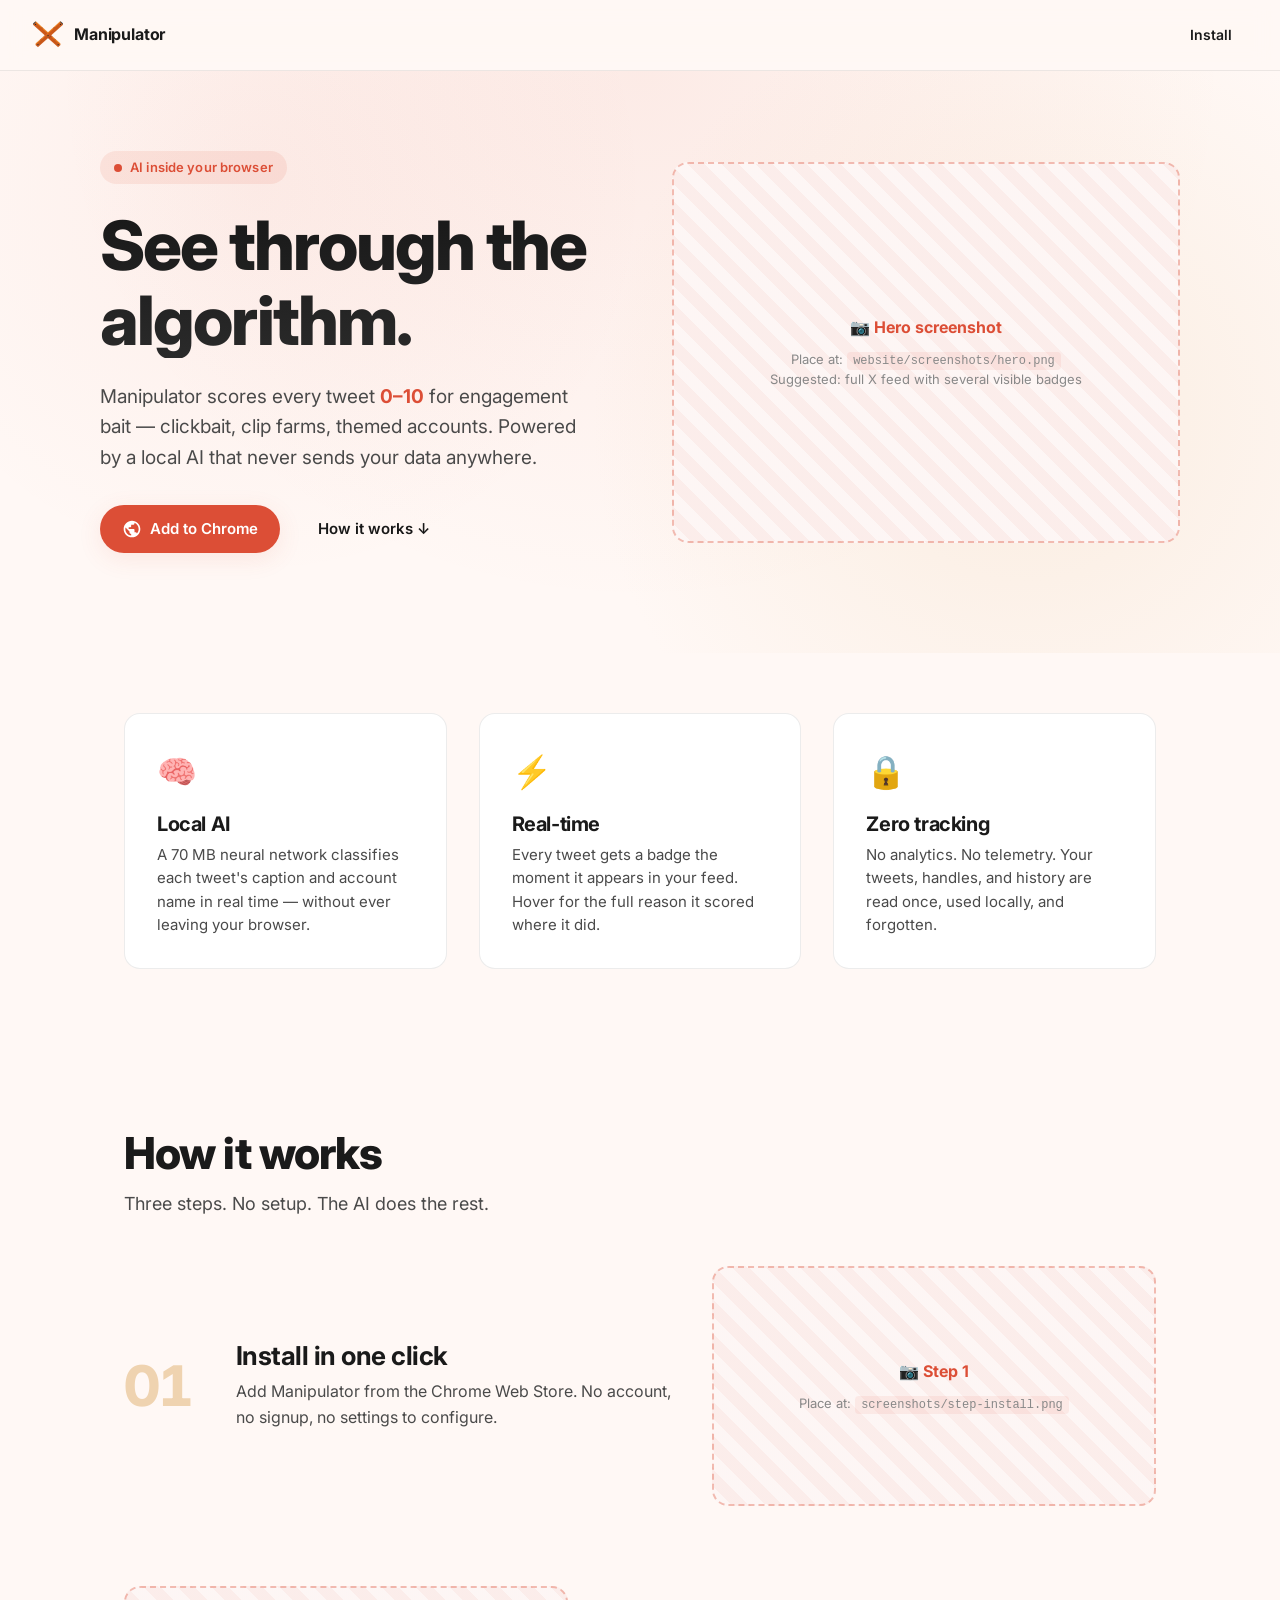
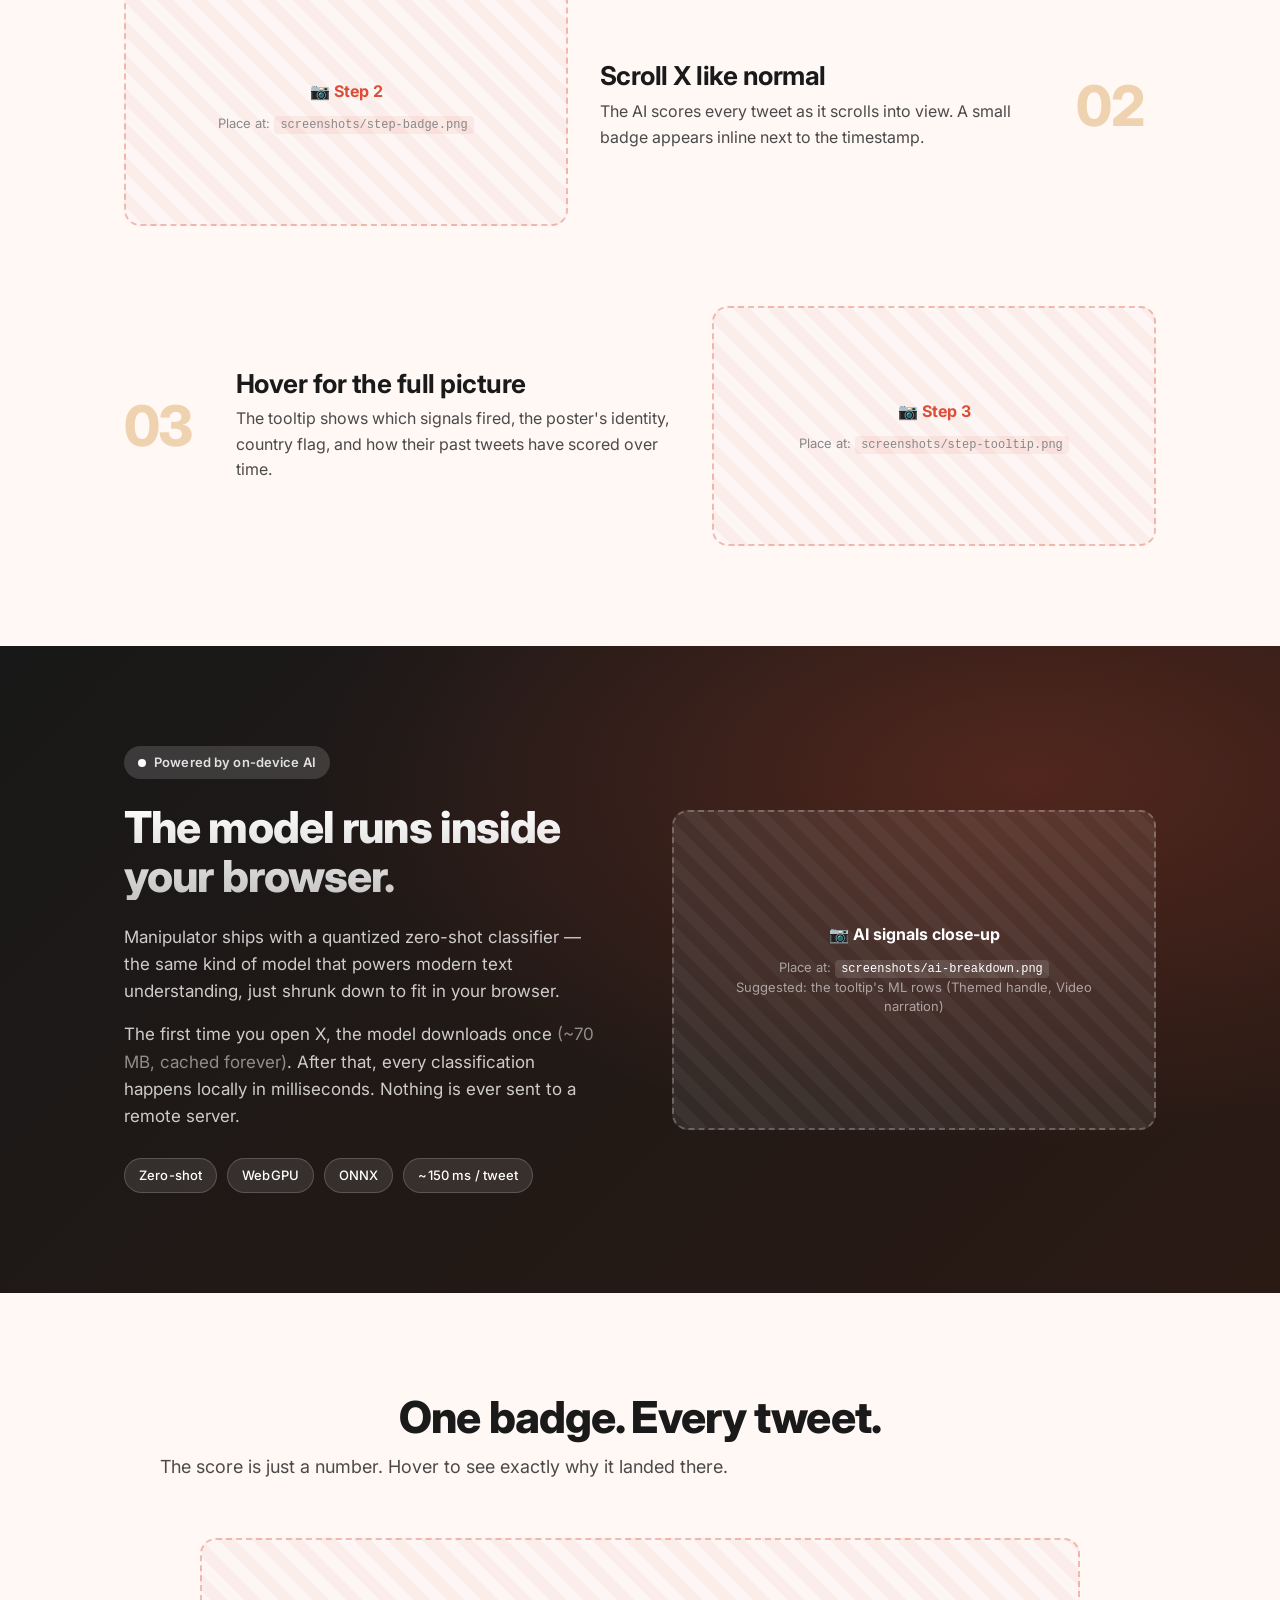
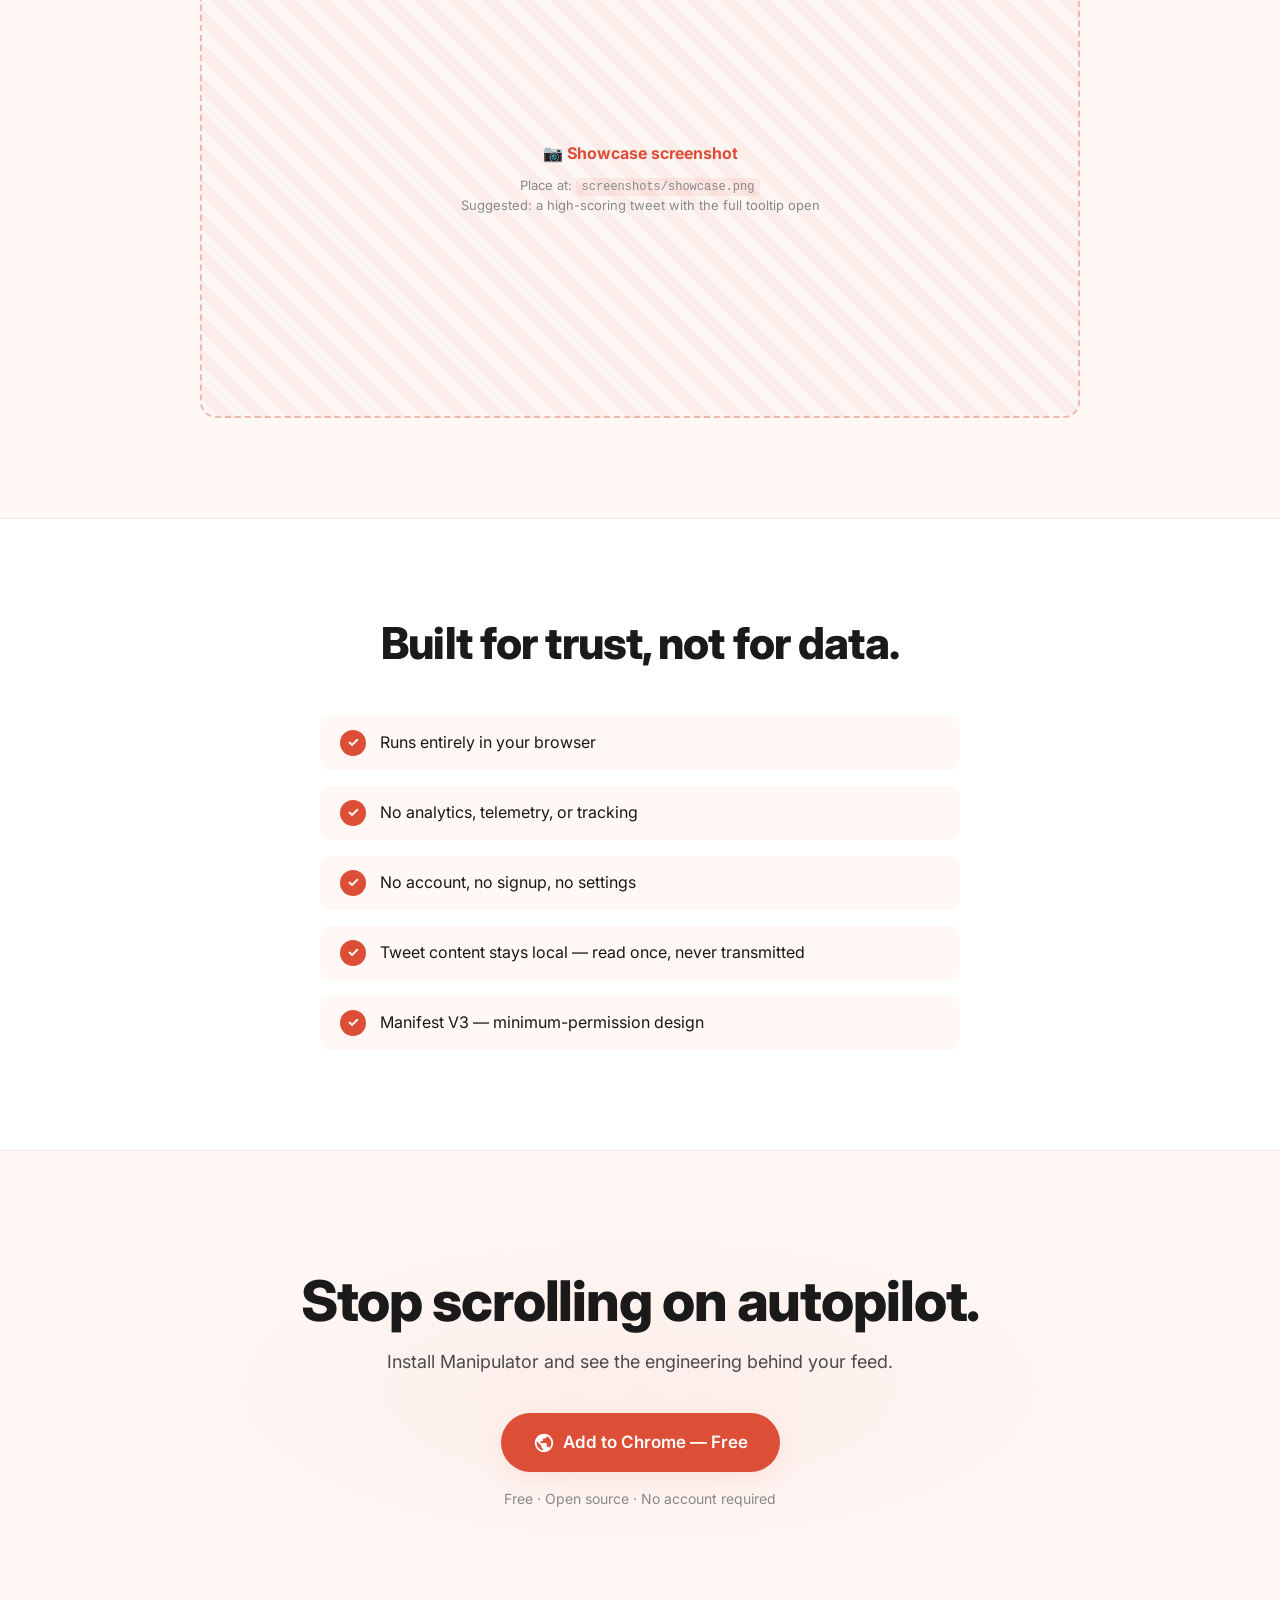
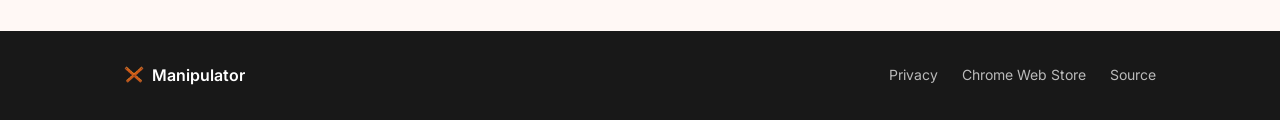
==== website/index.html @ 237b868d "website" ====
<!DOCTYPE html>
<html lang="en">
<head>
  <meta charset="UTF-8">
  <meta name="viewport" content="width=device-width, initial-scale=1.0">
  <title>Manipulator — See through the algorithm</title>
  <meta name="description" content="AI-powered Chrome extension that scores every tweet 0–10 for engagement bait. Spot clickbait, clip farms, and themed accounts at a glance.">
  <link rel="icon" type="image/png" href="icon.png">
  <link rel="preconnect" href="https://fonts.googleapis.com">
  <link rel="preconnect" href="https://fonts.gstatic.com" crossorigin>
  <link href="https://fonts.googleapis.com/css2?family=Inter:wght@400;500;600;700;800;900&display=swap" rel="stylesheet">
  <link rel="stylesheet" href="style.css">
</head>
<body>

  <!-- ─── Nav ───────────────────────────────────────────────────────── -->
  <header class="nav">
    <a href="#" class="nav__brand">
      <img src="icon.png" alt="" width="32" height="32">
      <span>Manipulator</span>
    </a>
    <a href="#install" class="btn btn--small">Install</a>
  </header>

  <!-- ─── Hero ──────────────────────────────────────────────────────── -->
  <section class="hero">
    <div class="hero__inner">
      <div class="hero__copy">
        <span class="eyebrow">
          <span class="dot"></span> AI inside your browser
        </span>
        <h1>See through the algorithm.</h1>
        <p class="lead">
          Manipulator scores every tweet <strong>0–10</strong> for engagement
          bait — clickbait, clip farms, themed accounts. Powered by a local
          AI that never sends your data anywhere.
        </p>
        <div class="hero__cta">
          <a href="#install" class="btn btn--primary">
            <svg viewBox="0 0 24 24" width="20" height="20" aria-hidden="true">
              <path fill="currentColor" d="M12 2C6.48 2 2 6.48 2 12s4.48 10 10 10 10-4.48 10-10S17.52 2 12 2zm-1 17.93c-3.95-.49-7-3.85-7-7.93 0-.62.08-1.21.21-1.79L9 15v1c0 1.1.9 2 2 2v1.93zm6.9-2.54c-.26-.81-1-1.39-1.9-1.39h-1v-3c0-.55-.45-1-1-1H8v-2h2c.55 0 1-.45 1-1V7h2c1.1 0 2-.9 2-2v-.41c2.93 1.19 5 4.06 5 7.41 0 2.08-.8 3.97-2.1 5.39z"/>
            </svg>
            Add to Chrome
          </a>
          <a href="#how" class="btn btn--ghost">How it works ↓</a>
        </div>
      </div>

      <!-- Hero visual: replace with extension screenshot -->
      <div class="hero__visual">
        <!-- SCREENSHOT PLACEHOLDER #1: hero shot of badges in X feed -->
        <div class="screenshot screenshot--hero placeholder">
          <span class="placeholder__label">📷 Hero screenshot</span>
          <span class="placeholder__hint">Place at: <code>website/screenshots/hero.png</code><br>
            Suggested: full X feed with several visible badges</span>
        </div>
        <!-- When ready, replace the div above with:
          <img src="screenshots/hero.png" alt="Manipulator badges in the X timeline" class="screenshot screenshot--hero">
        -->
      </div>
    </div>
  </section>

  <!-- ─── Three pillars ─────────────────────────────────────────────── -->
  <section class="pillars">
    <div class="container">
      <div class="pillar">
        <div class="pillar__icon" aria-hidden="true">🧠</div>
        <h3>Local AI</h3>
        <p>A 70 MB neural network classifies each tweet's caption and account name in real time — without ever leaving your browser.</p>
      </div>
      <div class="pillar">
        <div class="pillar__icon" aria-hidden="true">⚡</div>
        <h3>Real-time</h3>
        <p>Every tweet gets a badge the moment it appears in your feed. Hover for the full reason it scored where it did.</p>
      </div>
      <div class="pillar">
        <div class="pillar__icon" aria-hidden="true">🔒</div>
        <h3>Zero tracking</h3>
        <p>No analytics. No telemetry. Your tweets, handles, and history are read once, used locally, and forgotten.</p>
      </div>
    </div>
  </section>

  <!-- ─── How it works ──────────────────────────────────────────────── -->
  <section class="how" id="how">
    <div class="container">
      <h2>How it works</h2>
      <p class="section-lead">
        Three steps. No setup. The AI does the rest.
      </p>

      <ol class="steps">
        <li class="step">
          <div class="step__number">01</div>
          <div class="step__body">
            <h3>Install in one click</h3>
            <p>Add Manipulator from the Chrome Web Store. No account, no signup, no settings to configure.</p>
          </div>
          <!-- SCREENSHOT PLACEHOLDER #2: install button or store page -->
          <div class="screenshot placeholder placeholder--step">
            <span class="placeholder__label">📷 Step 1</span>
            <span class="placeholder__hint">Place at: <code>screenshots/step-install.png</code></span>
          </div>
        </li>

        <li class="step step--reverse">
          <div class="step__number">02</div>
          <div class="step__body">
            <h3>Scroll X like normal</h3>
            <p>The AI scores every tweet as it scrolls into view. A small badge appears inline next to the timestamp.</p>
          </div>
          <!-- SCREENSHOT PLACEHOLDER #3: close-up of a single tweet with a badge -->
          <div class="screenshot placeholder placeholder--step">
            <span class="placeholder__label">📷 Step 2</span>
            <span class="placeholder__hint">Place at: <code>screenshots/step-badge.png</code></span>
          </div>
        </li>

        <li class="step">
          <div class="step__number">03</div>
          <div class="step__body">
            <h3>Hover for the full picture</h3>
            <p>The tooltip shows which signals fired, the poster's identity, country flag, and how their past tweets have scored over time.</p>
          </div>
          <!-- SCREENSHOT PLACEHOLDER #4: tooltip expanded -->
          <div class="screenshot placeholder placeholder--step">
            <span class="placeholder__label">📷 Step 3</span>
            <span class="placeholder__hint">Place at: <code>screenshots/step-tooltip.png</code></span>
          </div>
        </li>
      </ol>
    </div>
  </section>

  <!-- ─── AI emphasis ───────────────────────────────────────────────── -->
  <section class="ai">
    <div class="container ai__grid">
      <div class="ai__copy">
        <span class="eyebrow eyebrow--light">
          <span class="dot dot--light"></span> Powered by on-device AI
        </span>
        <h2>The model runs inside your browser.</h2>
        <p>
          Manipulator ships with a quantized zero-shot classifier — the same
          kind of model that powers modern text understanding, just shrunk
          down to fit in your browser.
        </p>
        <p>
          The first time you open X, the model downloads once
          <span class="muted">(~70 MB, cached forever)</span>. After that,
          every classification happens locally in milliseconds. Nothing is
          ever sent to a remote server.
        </p>
        <div class="ai__pills">
          <span class="pill">Zero-shot</span>
          <span class="pill">WebGPU</span>
          <span class="pill">ONNX</span>
          <span class="pill">~150 ms / tweet</span>
        </div>
      </div>

      <!-- SCREENSHOT PLACEHOLDER #5: AI breakdown or "ML classification" tooltip section -->
      <div class="screenshot placeholder placeholder--ai">
        <span class="placeholder__label">📷 AI signals close-up</span>
        <span class="placeholder__hint">Place at: <code>screenshots/ai-breakdown.png</code><br>
          Suggested: the tooltip's ML rows (Themed handle, Video narration)</span>
      </div>
    </div>
  </section>

  <!-- ─── Big screenshot ────────────────────────────────────────────── -->
  <section class="showcase">
    <div class="container">
      <h2>One badge. Every tweet.</h2>
      <p class="section-lead">
        The score is just a number. Hover to see exactly why it landed there.
      </p>

      <!-- SCREENSHOT PLACEHOLDER #6: big showcase screenshot -->
      <div class="screenshot placeholder placeholder--showcase">
        <span class="placeholder__label">📷 Showcase screenshot</span>
        <span class="placeholder__hint">Place at: <code>screenshots/showcase.png</code><br>
          Suggested: a high-scoring tweet with the full tooltip open</span>
      </div>
    </div>
  </section>

  <!-- ─── Privacy ───────────────────────────────────────────────────── -->
  <section class="privacy" id="privacy">
    <div class="container">
      <h2>Built for trust, not for data.</h2>
      <div class="privacy__grid">
        <div class="privacy__row">
          <span class="check">✓</span>
          <span>Runs entirely in your browser</span>
        </div>
        <div class="privacy__row">
          <span class="check">✓</span>
          <span>No analytics, telemetry, or tracking</span>
        </div>
        <div class="privacy__row">
          <span class="check">✓</span>
          <span>No account, no signup, no settings</span>
        </div>
        <div class="privacy__row">
          <span class="check">✓</span>
          <span>Tweet content stays local — read once, never transmitted</span>
        </div>
        <div class="privacy__row">
          <span class="check">✓</span>
          <span>Manifest V3 — minimum-permission design</span>
        </div>
      </div>
    </div>
  </section>

  <!-- ─── Final CTA ─────────────────────────────────────────────────── -->
  <section class="cta" id="install">
    <div class="container">
      <h2>Stop scrolling on autopilot.</h2>
      <p class="section-lead">Install Manipulator and see the engineering behind your feed.</p>
      <a href="#" class="btn btn--primary btn--large">
        <svg viewBox="0 0 24 24" width="22" height="22" aria-hidden="true">
          <path fill="currentColor" d="M12 2C6.48 2 2 6.48 2 12s4.48 10 10 10 10-4.48 10-10S17.52 2 12 2zm-1 17.93c-3.95-.49-7-3.85-7-7.93 0-.62.08-1.21.21-1.79L9 15v1c0 1.1.9 2 2 2v1.93zm6.9-2.54c-.26-.81-1-1.39-1.9-1.39h-1v-3c0-.55-.45-1-1-1H8v-2h2c.55 0 1-.45 1-1V7h2c1.1 0 2-.9 2-2v-.41c2.93 1.19 5 4.06 5 7.41 0 2.08-.8 3.97-2.1 5.39z"/>
        </svg>
        Add to Chrome — Free
      </a>
      <p class="muted small">Free · Open source · No account required</p>
    </div>
  </section>

  <footer class="footer">
    <div class="container">
      <div class="footer__brand">
        <img src="icon.png" alt="" width="20" height="20">
        <span>Manipulator</span>
      </div>
      <div class="footer__links">
        <a href="#privacy">Privacy</a>
        <a href="#">Chrome Web Store</a>
        <a href="#">Source</a>
      </div>
    </div>
  </footer>

</body>
</html>
---- website/style.css ----
/* ─── Reset / base ─────────────────────────────────────────────────── */
*, *::before, *::after { box-sizing: border-box; }
html { scroll-behavior: smooth; }
body {
  margin: 0;
  font-family: 'Inter', -apple-system, BlinkMacSystemFont, "Segoe UI", Roboto, Helvetica, Arial, sans-serif;
  font-size: 16px;
  line-height: 1.6;
  color: #1a1a1a;
  background: #FFF8F5;
  -webkit-font-smoothing: antialiased;
  -moz-osx-font-smoothing: grayscale;
}
img { max-width: 100%; display: block; }
a { color: inherit; text-decoration: none; }
h1, h2, h3 {
  margin: 0;
  letter-spacing: -0.02em;
  line-height: 1.1;
}
p { margin: 0; }

/* ─── Tokens ───────────────────────────────────────────────────────── */
:root {
  --coral: #DC4E36;
  --coral-dark: #B83E2A;
  --coral-light: #EFD3B0;
  --cream: #FFF8F5;
  --ink: #181818;
  --ink-2: #4a4a4a;
  --ink-3: #888;
  --line: rgba(24,24,24,0.08);
  --radius: 16px;
  --radius-sm: 10px;
  --shadow-md: 0 6px 24px rgba(220, 78, 54, 0.10);
  --shadow-lg: 0 20px 60px rgba(220, 78, 54, 0.18);
}

/* ─── Layout helpers ───────────────────────────────────────────────── */
.container {
  max-width: 1080px;
  margin: 0 auto;
  padding: 0 24px;
}
.muted { color: var(--ink-3); }
.small { font-size: 14px; }

/* ─── Buttons ──────────────────────────────────────────────────────── */
.btn {
  display: inline-flex;
  align-items: center;
  gap: 8px;
  padding: 12px 22px;
  border-radius: 999px;
  font-weight: 600;
  font-size: 15px;
  transition: transform 0.15s ease, box-shadow 0.15s ease, background 0.15s ease;
  cursor: pointer;
  border: none;
}
.btn--primary {
  background: var(--coral);
  color: #fff;
  box-shadow: var(--shadow-md);
}
.btn--primary:hover {
  background: var(--coral-dark);
  transform: translateY(-1px);
  box-shadow: var(--shadow-lg);
}
.btn--ghost {
  background: transparent;
  color: var(--ink);
}
.btn--ghost:hover { color: var(--coral); }
.btn--small { padding: 8px 16px; font-size: 14px; }
.btn--large { padding: 16px 32px; font-size: 17px; }

/* ─── Nav ──────────────────────────────────────────────────────────── */
.nav {
  position: sticky;
  top: 0;
  z-index: 100;
  display: flex;
  justify-content: space-between;
  align-items: center;
  padding: 16px 32px;
  background: rgba(255, 248, 245, 0.85);
  backdrop-filter: saturate(180%) blur(12px);
  -webkit-backdrop-filter: saturate(180%) blur(12px);
  border-bottom: 1px solid var(--line);
}
.nav__brand {
  display: flex;
  align-items: center;
  gap: 10px;
  font-weight: 700;
  letter-spacing: -0.01em;
}
.nav__brand img { border-radius: 7px; }

/* ─── Eyebrows ─────────────────────────────────────────────────────── */
.eyebrow {
  display: inline-flex;
  align-items: center;
  gap: 8px;
  padding: 6px 14px;
  border-radius: 999px;
  background: rgba(220, 78, 54, 0.10);
  color: var(--coral);
  font-size: 13px;
  font-weight: 600;
  letter-spacing: 0.01em;
  margin-bottom: 24px;
}
.eyebrow--light {
  background: rgba(255, 255, 255, 0.15);
  color: rgba(255, 255, 255, 0.85);
}
.dot {
  display: inline-block;
  width: 8px;
  height: 8px;
  border-radius: 50%;
  background: var(--coral);
  animation: pulse 2s ease-in-out infinite;
}
.dot--light { background: #fff; }
@keyframes pulse {
  0%, 100% { transform: scale(1); opacity: 1; }
  50%      { transform: scale(1.35); opacity: 0.55; }
}

/* ─── Hero ─────────────────────────────────────────────────────────── */
.hero {
  position: relative;
  padding: 80px 24px 100px;
  background: radial-gradient(ellipse at 50% 0%, rgba(220, 78, 54, 0.08) 0%, transparent 65%);
  overflow: hidden;
}
.hero::before {
  /* subtle decorative grain */
  content: '';
  position: absolute;
  inset: 0;
  pointer-events: none;
  background-image:
    radial-gradient(circle at 20% 20%, rgba(220, 78, 54, 0.06) 0, transparent 35%),
    radial-gradient(circle at 80% 60%, rgba(239, 211, 176, 0.30) 0, transparent 40%);
}
.hero__inner {
  position: relative;
  max-width: 1080px;
  margin: 0 auto;
  display: grid;
  grid-template-columns: 1fr 1fr;
  gap: 64px;
  align-items: center;
}
.hero__copy h1 {
  font-size: clamp(40px, 6vw, 68px);
  font-weight: 800;
  letter-spacing: -0.03em;
  background: linear-gradient(180deg, #181818 0%, #2a2a2a 100%);
  -webkit-background-clip: text;
  background-clip: text;
  -webkit-text-fill-color: transparent;
  margin-bottom: 24px;
}
.lead {
  font-size: clamp(17px, 1.6vw, 19px);
  color: var(--ink-2);
  max-width: 480px;
  margin-bottom: 32px;
}
.lead strong { color: var(--coral); font-weight: 700; }
.hero__cta {
  display: flex;
  gap: 16px;
  align-items: center;
  flex-wrap: wrap;
}

/* ─── Screenshot placeholders ──────────────────────────────────────── */
.screenshot {
  border-radius: var(--radius);
  overflow: hidden;
  box-shadow: var(--shadow-lg);
}
/* When the slot is a styled <div> placeholder rather than an <img> */
.placeholder {
  display: flex;
  flex-direction: column;
  align-items: center;
  justify-content: center;
  gap: 10px;
  background:
    repeating-linear-gradient(
      45deg,
      rgba(220, 78, 54, 0.05) 0px,
      rgba(220, 78, 54, 0.05) 12px,
      rgba(220, 78, 54, 0.10) 12px,
      rgba(220, 78, 54, 0.10) 24px
    ),
    #fff;
  border: 2px dashed rgba(220, 78, 54, 0.35);
  color: var(--ink-2);
  text-align: center;
  padding: 32px;
  min-height: 280px;
  box-shadow: none;
}
.placeholder__label {
  font-weight: 700;
  font-size: 16px;
  color: var(--coral);
}
.placeholder__hint {
  font-size: 13px;
  color: var(--ink-3);
  line-height: 1.5;
}
.placeholder__hint code {
  background: rgba(220, 78, 54, 0.08);
  padding: 2px 6px;
  border-radius: 4px;
  font-size: 12px;
}
.screenshot--hero { aspect-ratio: 4/3; }
.placeholder--step { min-height: 240px; max-width: 480px; }
.placeholder--ai   { min-height: 320px; }
.placeholder--showcase { min-height: 480px; max-width: 880px; margin: 56px auto 0; }

/* ─── Pillars (three-up) ───────────────────────────────────────────── */
.pillars {
  padding: 60px 24px;
}
.pillars .container {
  display: grid;
  grid-template-columns: repeat(3, 1fr);
  gap: 32px;
}
.pillar {
  text-align: left;
  padding: 32px;
  background: #fff;
  border-radius: var(--radius);
  border: 1px solid var(--line);
  transition: transform 0.2s ease, box-shadow 0.2s ease;
}
.pillar:hover {
  transform: translateY(-4px);
  box-shadow: var(--shadow-md);
}
.pillar__icon {
  font-size: 32px;
  margin-bottom: 16px;
}
.pillar h3 {
  font-size: 20px;
  font-weight: 700;
  margin-bottom: 8px;
}
.pillar p {
  font-size: 15px;
  color: var(--ink-2);
  line-height: 1.55;
}

/* ─── Section common ───────────────────────────────────────────────── */
section h2 {
  font-size: clamp(32px, 4vw, 44px);
  font-weight: 800;
  letter-spacing: -0.02em;
  margin-bottom: 12px;
}
.section-lead {
  font-size: 18px;
  color: var(--ink-2);
  margin-bottom: 48px;
  max-width: 640px;
}

/* ─── How it works (steps) ─────────────────────────────────────────── */
.how { padding: 100px 24px; }
.steps {
  list-style: none;
  padding: 0;
  margin: 0;
  display: flex;
  flex-direction: column;
  gap: 80px;
}
.step {
  display: grid;
  grid-template-columns: 80px 1fr 1fr;
  gap: 32px;
  align-items: center;
}
.step--reverse {
  grid-template-columns: 80px 1fr 1fr;
  direction: rtl;
}
.step--reverse .step__body,
.step--reverse .step__number,
.step--reverse .screenshot {
  direction: ltr;
}
.step__number {
  font-size: 56px;
  font-weight: 800;
  color: var(--coral-light);
  font-variant-numeric: tabular-nums;
  letter-spacing: -0.04em;
}
.step__body h3 {
  font-size: 26px;
  font-weight: 700;
  margin-bottom: 8px;
}
.step__body p {
  color: var(--ink-2);
  font-size: 16px;
}

/* ─── AI emphasis section (dark) ───────────────────────────────────── */
.ai {
  padding: 100px 24px;
  background:
    radial-gradient(ellipse at 80% 20%, rgba(220, 78, 54, 0.25) 0, transparent 50%),
    linear-gradient(135deg, #181818 0%, #2a1a14 100%);
  color: #fff;
}
.ai__grid {
  display: grid;
  grid-template-columns: 1fr 1fr;
  gap: 64px;
  align-items: center;
}
.ai h2 {
  background: linear-gradient(180deg, #fff 0%, rgba(255,255,255,0.75) 100%);
  -webkit-background-clip: text;
  background-clip: text;
  -webkit-text-fill-color: transparent;
  margin-bottom: 24px;
}
.ai p {
  color: rgba(255,255,255,0.78);
  font-size: 17px;
  max-width: 480px;
  margin-bottom: 16px;
}
.ai .muted { color: rgba(255,255,255,0.5); }
.ai__pills {
  display: flex;
  flex-wrap: wrap;
  gap: 10px;
  margin-top: 28px;
}
.pill {
  display: inline-block;
  padding: 6px 14px;
  border-radius: 999px;
  background: rgba(255,255,255,0.10);
  border: 1px solid rgba(255,255,255,0.18);
  font-size: 13px;
  font-weight: 500;
  letter-spacing: 0.01em;
}
.ai .placeholder {
  background:
    repeating-linear-gradient(
      45deg,
      rgba(255,255,255,0.04) 0px,
      rgba(255,255,255,0.04) 12px,
      rgba(255,255,255,0.08) 12px,
      rgba(255,255,255,0.08) 24px
    ),
    rgba(255,255,255,0.04);
  border-color: rgba(255,255,255,0.25);
  color: rgba(255,255,255,0.75);
}
.ai .placeholder__label { color: #fff; }
.ai .placeholder__hint  { color: rgba(255,255,255,0.55); }
.ai .placeholder__hint code {
  background: rgba(255,255,255,0.12);
  color: #fff;
}

/* ─── Showcase ─────────────────────────────────────────────────────── */
.showcase {
  padding: 100px 24px;
  text-align: center;
}

/* ─── Privacy ──────────────────────────────────────────────────────── */
.privacy {
  padding: 100px 24px;
  background: #fff;
  border-top: 1px solid var(--line);
  border-bottom: 1px solid var(--line);
}
.privacy h2 { text-align: center; margin-bottom: 48px; }
.privacy__grid {
  max-width: 640px;
  margin: 0 auto;
  display: grid;
  gap: 16px;
}
.privacy__row {
  display: flex;
  gap: 14px;
  align-items: center;
  padding: 14px 20px;
  background: var(--cream);
  border-radius: var(--radius-sm);
  font-size: 16px;
  color: var(--ink);
}
.check {
  display: inline-flex;
  align-items: center;
  justify-content: center;
  width: 26px;
  height: 26px;
  border-radius: 50%;
  background: var(--coral);
  color: #fff;
  font-size: 14px;
  font-weight: 700;
  flex-shrink: 0;
}

/* ─── Final CTA ────────────────────────────────────────────────────── */
.cta {
  padding: 120px 24px;
  text-align: center;
  background: radial-gradient(ellipse at center, rgba(220, 78, 54, 0.06) 0%, transparent 60%);
}
.cta h2 {
  font-size: clamp(36px, 5vw, 56px);
  margin-bottom: 16px;
}
.cta .section-lead {
  margin: 0 auto 36px;
  text-align: center;
}
.cta .btn { margin-bottom: 16px; }

/* ─── Footer ───────────────────────────────────────────────────────── */
.footer {
  padding: 32px 24px;
  background: #181818;
  color: rgba(255,255,255,0.7);
}
.footer .container {
  display: flex;
  justify-content: space-between;
  align-items: center;
  flex-wrap: wrap;
  gap: 16px;
}
.footer__brand {
  display: flex;
  align-items: center;
  gap: 8px;
  font-weight: 600;
  color: #fff;
}
.footer__brand img { border-radius: 5px; }
.footer__links {
  display: flex;
  gap: 24px;
  font-size: 14px;
}
.footer__links a:hover { color: var(--coral-light); }

/* ─── Responsive ───────────────────────────────────────────────────── */
@media (max-width: 880px) {
  .hero { padding: 56px 20px 72px; }
  .hero__inner { grid-template-columns: 1fr; gap: 48px; }
  .pillars .container { grid-template-columns: 1fr; }
  .step,
  .step--reverse { grid-template-columns: 60px 1fr; }
  .step .screenshot { grid-column: 1 / -1; }
  .ai__grid { grid-template-columns: 1fr; gap: 48px; }
  .step__number { font-size: 42px; }
  section h2, .cta h2 { font-size: 30px; }
  .footer .container { flex-direction: column; text-align: center; }
}
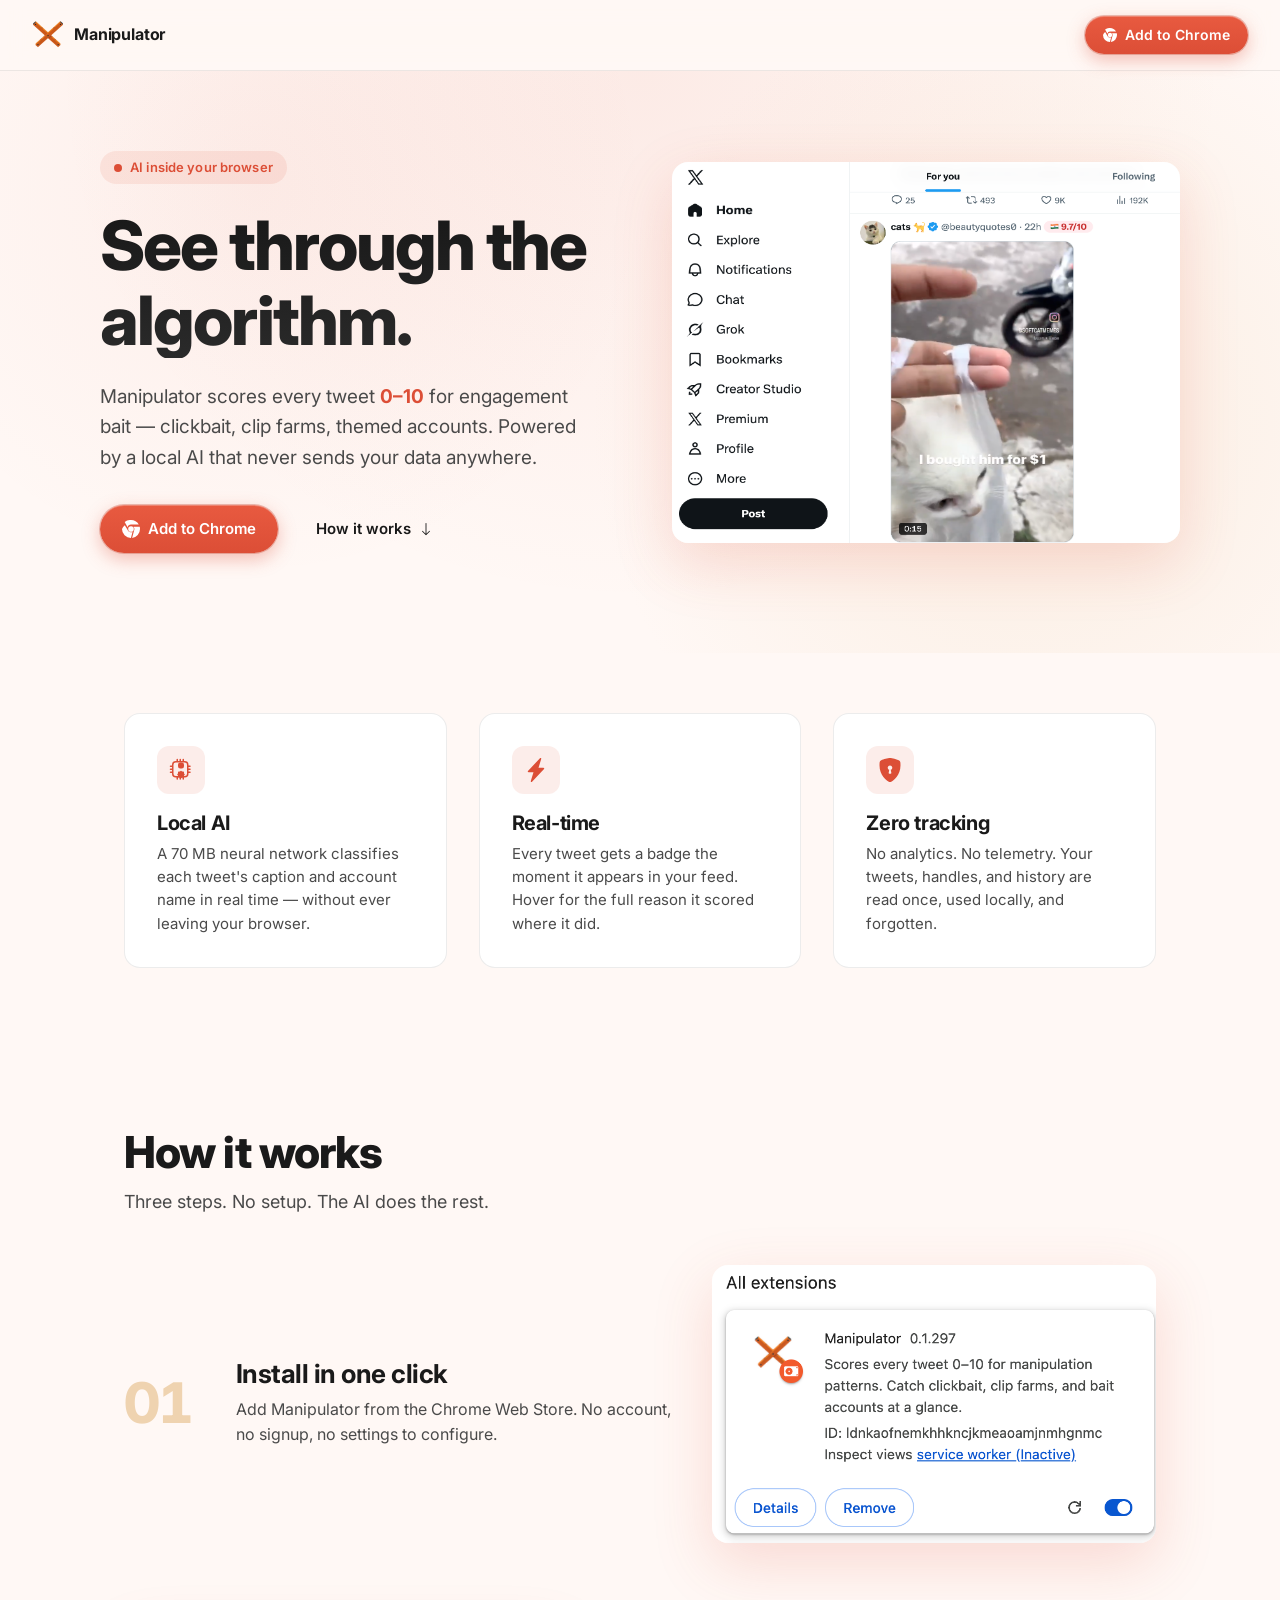
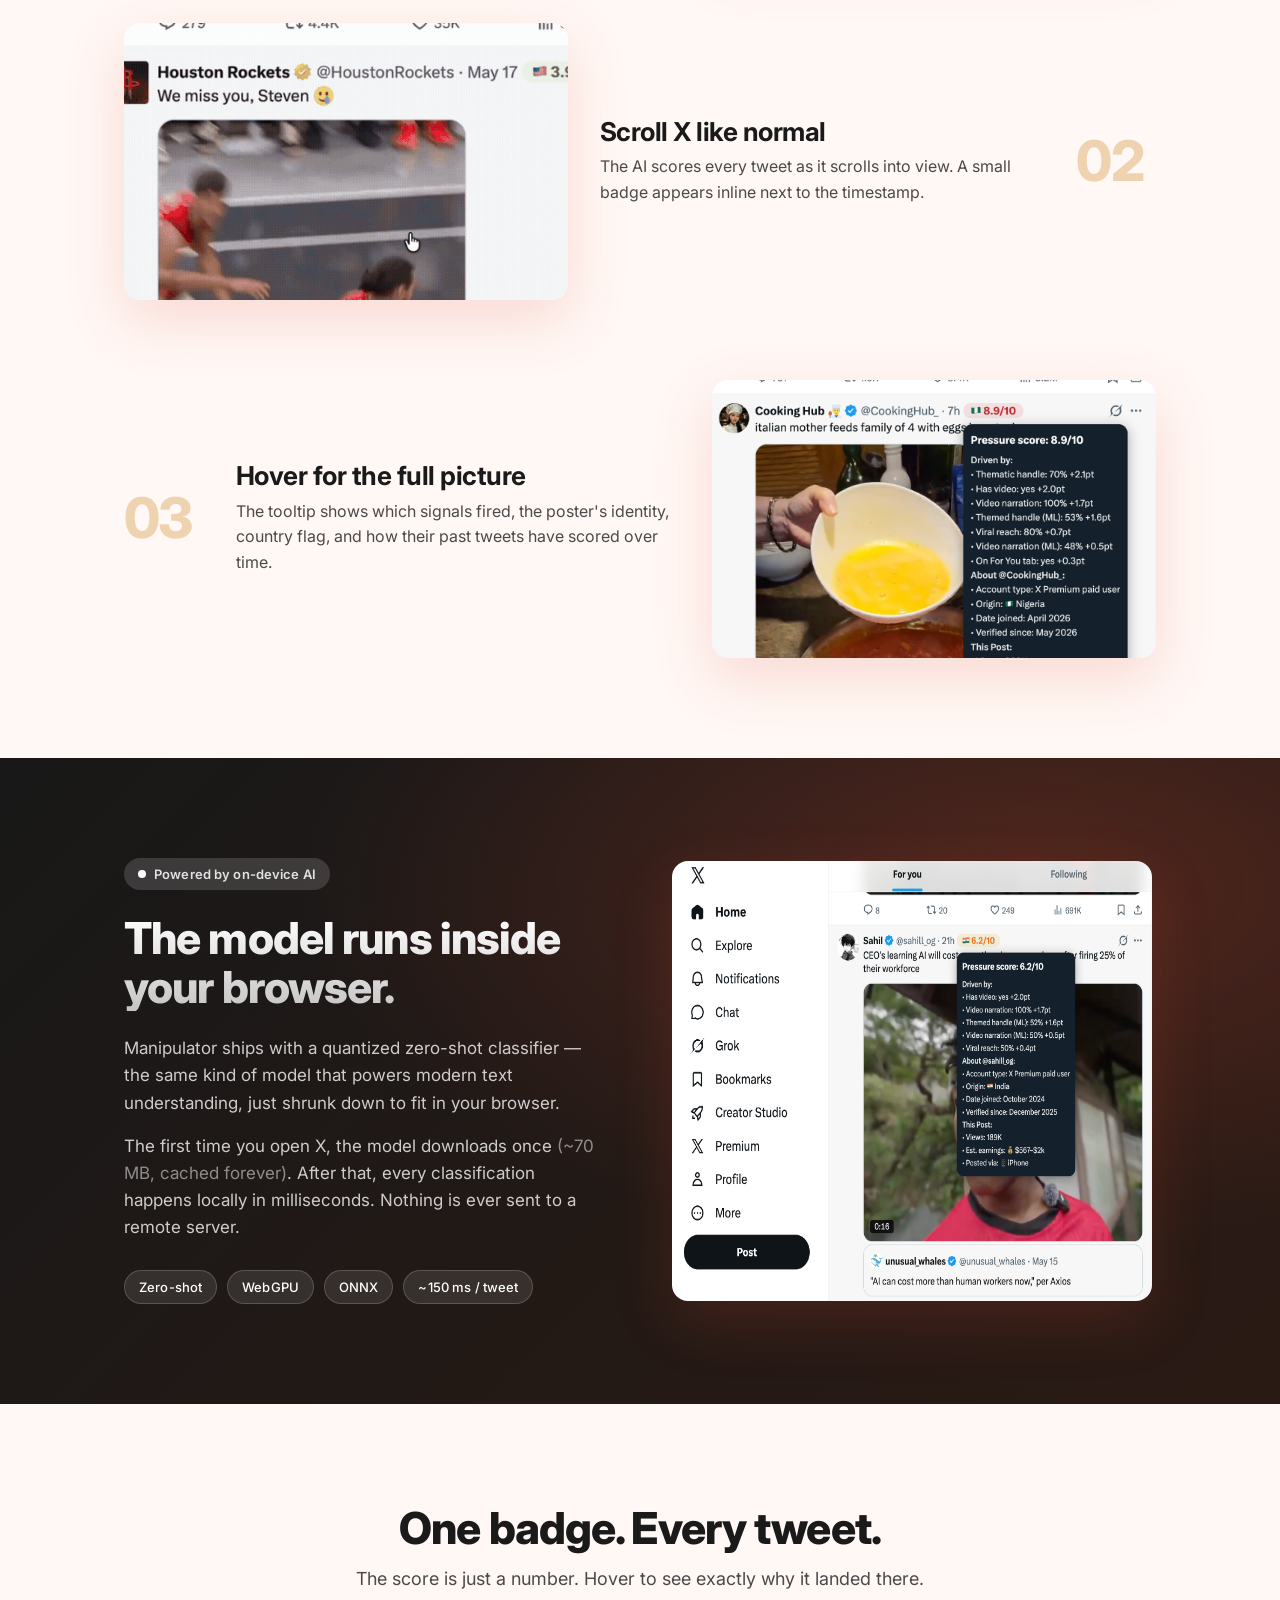
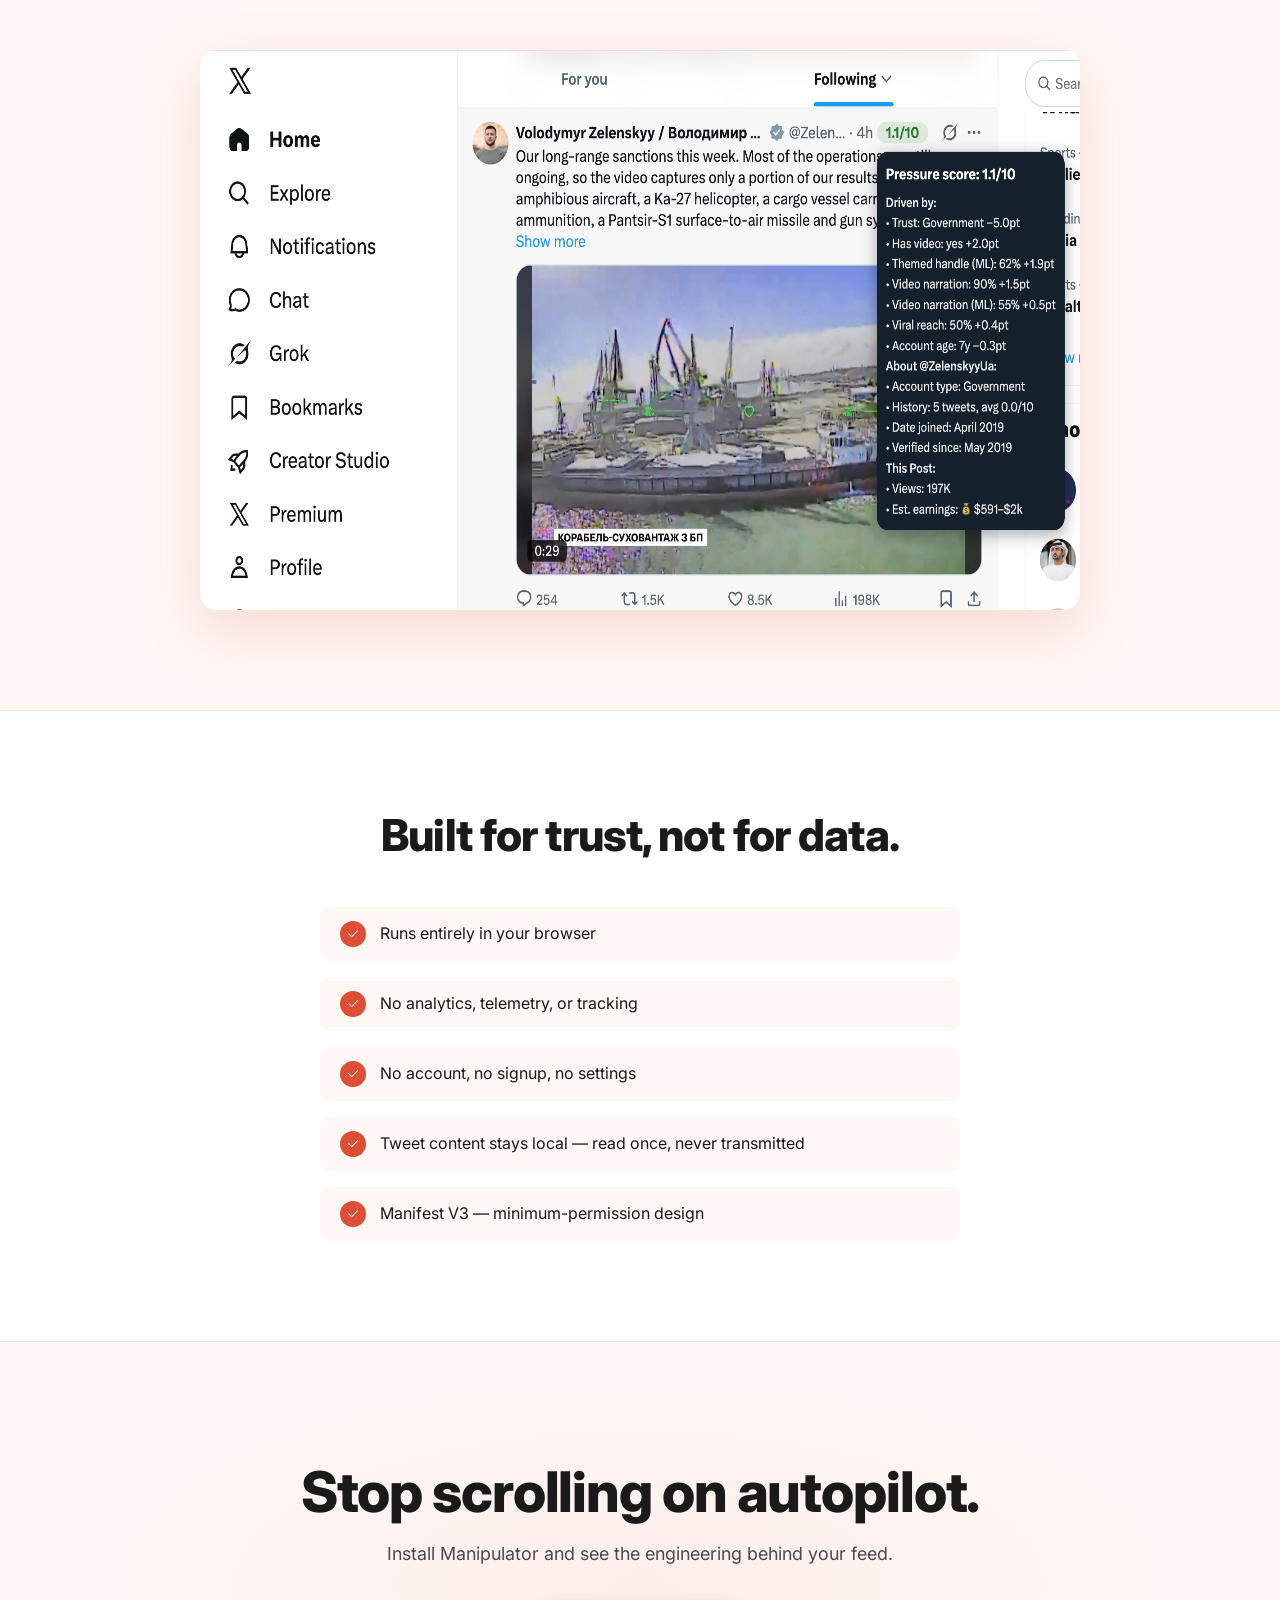
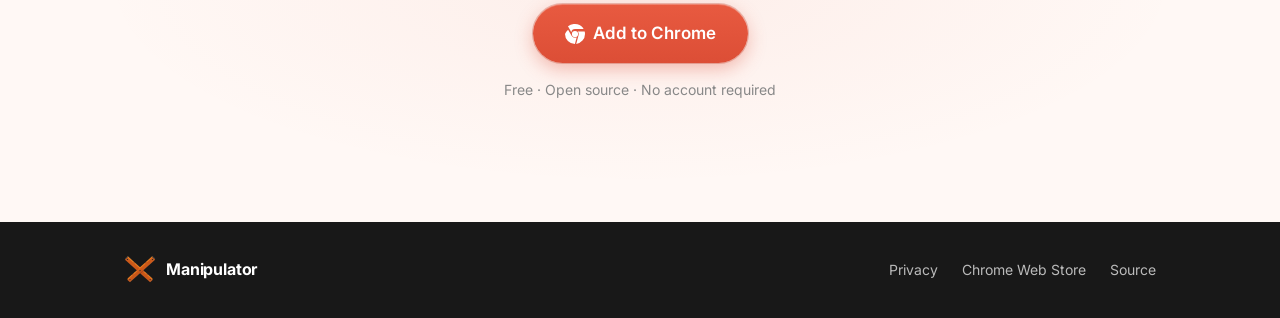
==== commit 1dc2b72e: "image adjustments" ====
--- a/website/index.html
+++ b/website/index.html
@@ -19,7 +19,13 @@
       <img src="icon.png" alt="" width="32" height="32">
       <span>Manipulator</span>
     </a>
-    <a href="#install" class="btn btn--small">Install</a>
+    <a href="#install" class="btn btn--primary btn--small">
+      <!-- bi-browser-chrome -->
+      <svg xmlns="http://www.w3.org/2000/svg" width="14" height="14" fill="currentColor" viewBox="0 0 16 16" aria-hidden="true">
+        <path fill-rule="evenodd" d="M16 8a8.001 8.001 0 0 1-7.022 7.94l1.902-7.098a2.995 2.995 0 0 0 .05-1.492A2.977 2.977 0 0 0 10.237 6h5.511A8 8 0 0 1 16 8M0 8a8 8 0 0 0 7.927 8l1.426-5.321a2.978 2.978 0 0 1-.723.255 2.979 2.979 0 0 1-1.743-.187A2.986 2.986 0 0 1 5.27 9.4L2.487 4.582A7.987 7.987 0 0 0 0 8m5.5 0a2.5 2.5 0 1 1 5 0 2.5 2.5 0 0 1-5 0M8 0a7.998 7.998 0 0 1 6.929 4H8a3.003 3.003 0 0 0-2.96 2.5h-.04l-.045-.083L2.387 1.84A7.978 7.978 0 0 1 8 0"/>
+      </svg>
+      Add to Chrome
+    </a>
   </header>
 
   <!-- ─── Hero ──────────────────────────────────────────────────────── -->
@@ -37,26 +43,26 @@
         </p>
         <div class="hero__cta">
           <a href="#install" class="btn btn--primary">
-            <svg viewBox="0 0 24 24" width="20" height="20" aria-hidden="true">
-              <path fill="currentColor" d="M12 2C6.48 2 2 6.48 2 12s4.48 10 10 10 10-4.48 10-10S17.52 2 12 2zm-1 17.93c-3.95-.49-7-3.85-7-7.93 0-.62.08-1.21.21-1.79L9 15v1c0 1.1.9 2 2 2v1.93zm6.9-2.54c-.26-.81-1-1.39-1.9-1.39h-1v-3c0-.55-.45-1-1-1H8v-2h2c.55 0 1-.45 1-1V7h2c1.1 0 2-.9 2-2v-.41c2.93 1.19 5 4.06 5 7.41 0 2.08-.8 3.97-2.1 5.39z"/>
+            <!-- bi-browser-chrome -->
+            <svg xmlns="http://www.w3.org/2000/svg" width="18" height="18" fill="currentColor" viewBox="0 0 16 16" aria-hidden="true">
+              <path fill-rule="evenodd" d="M16 8a8.001 8.001 0 0 1-7.022 7.94l1.902-7.098a2.995 2.995 0 0 0 .05-1.492A2.977 2.977 0 0 0 10.237 6h5.511A8 8 0 0 1 16 8M0 8a8 8 0 0 0 7.927 8l1.426-5.321a2.978 2.978 0 0 1-.723.255 2.979 2.979 0 0 1-1.743-.187A2.986 2.986 0 0 1 5.27 9.4L2.487 4.582A7.987 7.987 0 0 0 0 8m5.5 0a2.5 2.5 0 1 1 5 0 2.5 2.5 0 0 1-5 0M8 0a7.998 7.998 0 0 1 6.929 4H8a3.003 3.003 0 0 0-2.96 2.5h-.04l-.045-.083L2.387 1.84A7.978 7.978 0 0 1 8 0"/>
             </svg>
             Add to Chrome
           </a>
-          <a href="#how" class="btn btn--ghost">How it works ↓</a>
-        </div>
-      </div>
-
-      <!-- Hero visual: replace with extension screenshot -->
+          <a href="#how" class="btn btn--ghost">
+            How it works
+            <!-- bi-arrow-down -->
+            <svg xmlns="http://www.w3.org/2000/svg" width="14" height="14" fill="currentColor" viewBox="0 0 16 16" aria-hidden="true">
+              <path fill-rule="evenodd" d="M8 1a.5.5 0 0 1 .5.5v11.793l3.146-3.147a.5.5 0 0 1 .708.708l-4 4a.5.5 0 0 1-.708 0l-4-4a.5.5 0 0 1 .708-.708L7.5 13.293V1.5A.5.5 0 0 1 8 1z"/>
+            </svg>
+          </a>
+        </div>
+      </div>
+
       <div class="hero__visual">
-        <!-- SCREENSHOT PLACEHOLDER #1: hero shot of badges in X feed -->
-        <div class="screenshot screenshot--hero placeholder">
-          <span class="placeholder__label">📷 Hero screenshot</span>
-          <span class="placeholder__hint">Place at: <code>website/screenshots/hero.png</code><br>
-            Suggested: full X feed with several visible badges</span>
-        </div>
-        <!-- When ready, replace the div above with:
-          <img src="screenshots/hero.png" alt="Manipulator badges in the X timeline" class="screenshot screenshot--hero">
-        -->
+        <div class="screenshot screenshot--hero">
+          <img src="screenshots/hero.png" alt="Manipulator badges in the X timeline" width="1000" height="400">
+        </div>
       </div>
     </div>
   </section>
@@ -65,17 +71,33 @@
   <section class="pillars">
     <div class="container">
       <div class="pillar">
-        <div class="pillar__icon" aria-hidden="true">🧠</div>
+        <div class="pillar__icon" aria-hidden="true">
+          <!-- bi-cpu-fill -->
+          <svg xmlns="http://www.w3.org/2000/svg" fill="currentColor" viewBox="0 0 16 16">
+            <path d="M6 4.5a1.5 1.5 0 0 1 1.5-1.5h1A1.5 1.5 0 0 1 10 4.5v1A1.5 1.5 0 0 1 8.5 7h-1A1.5 1.5 0 0 1 6 5.5v-1zM6.5 9a.5.5 0 0 0-.5.5v.793l-.354.353a.5.5 0 0 0 0 .708l.354.353V12.5a.5.5 0 0 0 .5.5h.793l.353.354a.5.5 0 0 0 .708 0L8.707 13H9.5a.5.5 0 0 0 .5-.5v-.793l.354-.353a.5.5 0 0 0 0-.708L10 10.293V9.5a.5.5 0 0 0-.5-.5h-.793L8.354 8.646a.5.5 0 0 0-.708 0L7.293 9H6.5z"/>
+            <path d="M5.5.5A.5.5 0 0 1 6 1v1h1V1a.5.5 0 0 1 1 0v1h1V1a.5.5 0 0 1 1 0v1h.5A2.5 2.5 0 0 1 13 4.5V5h1a.5.5 0 0 1 0 1h-1v1h1a.5.5 0 0 1 0 1h-1v1h1a.5.5 0 0 1 0 1h-1v.5a2.5 2.5 0 0 1-2.5 2.5H10v1a.5.5 0 0 1-1 0v-1H8v1a.5.5 0 0 1-1 0v-1H6v1a.5.5 0 0 1-1 0v-1h-.5A2.5 2.5 0 0 1 2 10.5V10H1a.5.5 0 0 1 0-1h1V8H1a.5.5 0 0 1 0-1h1V6H1a.5.5 0 0 1 0-1h1v-.5A2.5 2.5 0 0 1 4.5 2H5V1a.5.5 0 0 1 .5-.5zM4.5 3A1.5 1.5 0 0 0 3 4.5v6A1.5 1.5 0 0 0 4.5 12h6a1.5 1.5 0 0 0 1.5-1.5v-6A1.5 1.5 0 0 0 10.5 3h-6z"/>
+          </svg>
+        </div>
         <h3>Local AI</h3>
         <p>A 70 MB neural network classifies each tweet's caption and account name in real time — without ever leaving your browser.</p>
       </div>
       <div class="pillar">
-        <div class="pillar__icon" aria-hidden="true">⚡</div>
+        <div class="pillar__icon" aria-hidden="true">
+          <!-- bi-lightning-charge-fill -->
+          <svg xmlns="http://www.w3.org/2000/svg" fill="currentColor" viewBox="0 0 16 16">
+            <path d="M11.251.068a.5.5 0 0 1 .227.58L9.677 6.5H13a.5.5 0 0 1 .364.843l-8 8.5a.5.5 0 0 1-.842-.49L6.323 9.5H3a.5.5 0 0 1-.364-.843l8-8.5a.5.5 0 0 1 .615-.09z"/>
+          </svg>
+        </div>
         <h3>Real-time</h3>
         <p>Every tweet gets a badge the moment it appears in your feed. Hover for the full reason it scored where it did.</p>
       </div>
       <div class="pillar">
-        <div class="pillar__icon" aria-hidden="true">🔒</div>
+        <div class="pillar__icon" aria-hidden="true">
+          <!-- bi-shield-lock-fill -->
+          <svg xmlns="http://www.w3.org/2000/svg" fill="currentColor" viewBox="0 0 16 16">
+            <path fill-rule="evenodd" d="M8 0c-.69 0-1.843.265-2.928.56-1.11.3-2.229.655-2.887.87a1.54 1.54 0 0 0-1.044 1.262c-.596 4.477.787 7.795 2.465 9.99a11.78 11.78 0 0 0 2.517 2.453c.386.273.744.482 1.048.625.28.132.581.24.829.24s.548-.108.829-.24a7.158 7.158 0 0 0 1.048-.625 11.779 11.779 0 0 0 2.517-2.453c1.678-2.195 3.061-5.513 2.465-9.99a1.541 1.541 0 0 0-1.044-1.263 62.467 62.467 0 0 0-2.887-.87C9.843.266 8.69 0 8 0zm0 5a1.5 1.5 0 0 1 .5 2.915l.385 1.99a.5.5 0 0 1-.491.595h-.788a.5.5 0 0 1-.49-.595l.384-1.99A1.5 1.5 0 0 1 8 5z"/>
+          </svg>
+        </div>
         <h3>Zero tracking</h3>
         <p>No analytics. No telemetry. Your tweets, handles, and history are read once, used locally, and forgotten.</p>
       </div>
@@ -97,10 +119,8 @@
             <h3>Install in one click</h3>
             <p>Add Manipulator from the Chrome Web Store. No account, no signup, no settings to configure.</p>
           </div>
-          <!-- SCREENSHOT PLACEHOLDER #2: install button or store page -->
-          <div class="screenshot placeholder placeholder--step">
-            <span class="placeholder__label">📷 Step 1</span>
-            <span class="placeholder__hint">Place at: <code>screenshots/step-install.png</code></span>
+          <div class="screenshot screenshot--step">
+            <img src="screenshots/step-install.png" alt="Chrome Web Store install page for Manipulator" width="960" height="600">
           </div>
         </li>
 
@@ -110,10 +130,8 @@
             <h3>Scroll X like normal</h3>
             <p>The AI scores every tweet as it scrolls into view. A small badge appears inline next to the timestamp.</p>
           </div>
-          <!-- SCREENSHOT PLACEHOLDER #3: close-up of a single tweet with a badge -->
-          <div class="screenshot placeholder placeholder--step">
-            <span class="placeholder__label">📷 Step 2</span>
-            <span class="placeholder__hint">Place at: <code>screenshots/step-badge.png</code></span>
+          <div class="screenshot screenshot--step">
+            <img src="screenshots/step-badge.gif" alt="Manipulator score badge on a tweet in the X timeline" width="960" height="600">
           </div>
         </li>
 
@@ -123,10 +141,8 @@
             <h3>Hover for the full picture</h3>
             <p>The tooltip shows which signals fired, the poster's identity, country flag, and how their past tweets have scored over time.</p>
           </div>
-          <!-- SCREENSHOT PLACEHOLDER #4: tooltip expanded -->
-          <div class="screenshot placeholder placeholder--step">
-            <span class="placeholder__label">📷 Step 3</span>
-            <span class="placeholder__hint">Place at: <code>screenshots/step-tooltip.png</code></span>
+          <div class="screenshot screenshot--step">
+            <img src="screenshots/step-tooltip.png" alt="Manipulator tooltip showing score breakdown on hover" width="960" height="600">
           </div>
         </li>
       </ol>
@@ -160,11 +176,8 @@
         </div>
       </div>
 
-      <!-- SCREENSHOT PLACEHOLDER #5: AI breakdown or "ML classification" tooltip section -->
-      <div class="screenshot placeholder placeholder--ai">
-        <span class="placeholder__label">📷 AI signals close-up</span>
-        <span class="placeholder__hint">Place at: <code>screenshots/ai-breakdown.png</code><br>
-          Suggested: the tooltip's ML rows (Themed handle, Video narration)</span>
+      <div class="screenshot screenshot--ai">
+        <img src="screenshots/ai-breakdown.png" alt="Manipulator tooltip showing AI classification signals" width="960" height="440">
       </div>
     </div>
   </section>
@@ -177,11 +190,8 @@
         The score is just a number. Hover to see exactly why it landed there.
       </p>
 
-      <!-- SCREENSHOT PLACEHOLDER #6: big showcase screenshot -->
-      <div class="screenshot placeholder placeholder--showcase">
-        <span class="placeholder__label">📷 Showcase screenshot</span>
-        <span class="placeholder__hint">Place at: <code>screenshots/showcase.png</code><br>
-          Suggested: a high-scoring tweet with the full tooltip open</span>
+      <div class="screenshot screenshot--showcase">
+        <img src="screenshots/showcase.png" alt="High-scoring tweet with Manipulator tooltip expanded" width="1760" height="560">
       </div>
     </div>
   </section>
@@ -192,23 +202,33 @@
       <h2>Built for trust, not for data.</h2>
       <div class="privacy__grid">
         <div class="privacy__row">
-          <span class="check">✓</span>
+          <span class="check" aria-hidden="true">
+            <svg xmlns="http://www.w3.org/2000/svg" fill="currentColor" viewBox="0 0 16 16"><path d="M13.854 3.646a.5.5 0 0 1 0 .708l-7 7a.5.5 0 0 1-.708 0l-3.5-3.5a.5.5 0 1 1 .708-.708L6.5 10.293l6.646-6.647a.5.5 0 0 1 .708 0z"/></svg>
+          </span>
           <span>Runs entirely in your browser</span>
         </div>
         <div class="privacy__row">
-          <span class="check">✓</span>
+          <span class="check" aria-hidden="true">
+            <svg xmlns="http://www.w3.org/2000/svg" fill="currentColor" viewBox="0 0 16 16"><path d="M13.854 3.646a.5.5 0 0 1 0 .708l-7 7a.5.5 0 0 1-.708 0l-3.5-3.5a.5.5 0 1 1 .708-.708L6.5 10.293l6.646-6.647a.5.5 0 0 1 .708 0z"/></svg>
+          </span>
           <span>No analytics, telemetry, or tracking</span>
         </div>
         <div class="privacy__row">
-          <span class="check">✓</span>
+          <span class="check" aria-hidden="true">
+            <svg xmlns="http://www.w3.org/2000/svg" fill="currentColor" viewBox="0 0 16 16"><path d="M13.854 3.646a.5.5 0 0 1 0 .708l-7 7a.5.5 0 0 1-.708 0l-3.5-3.5a.5.5 0 1 1 .708-.708L6.5 10.293l6.646-6.647a.5.5 0 0 1 .708 0z"/></svg>
+          </span>
           <span>No account, no signup, no settings</span>
         </div>
         <div class="privacy__row">
-          <span class="check">✓</span>
+          <span class="check" aria-hidden="true">
+            <svg xmlns="http://www.w3.org/2000/svg" fill="currentColor" viewBox="0 0 16 16"><path d="M13.854 3.646a.5.5 0 0 1 0 .708l-7 7a.5.5 0 0 1-.708 0l-3.5-3.5a.5.5 0 1 1 .708-.708L6.5 10.293l6.646-6.647a.5.5 0 0 1 .708 0z"/></svg>
+          </span>
           <span>Tweet content stays local — read once, never transmitted</span>
         </div>
         <div class="privacy__row">
-          <span class="check">✓</span>
+          <span class="check" aria-hidden="true">
+            <svg xmlns="http://www.w3.org/2000/svg" fill="currentColor" viewBox="0 0 16 16"><path d="M13.854 3.646a.5.5 0 0 1 0 .708l-7 7a.5.5 0 0 1-.708 0l-3.5-3.5a.5.5 0 1 1 .708-.708L6.5 10.293l6.646-6.647a.5.5 0 0 1 .708 0z"/></svg>
+          </span>
           <span>Manifest V3 — minimum-permission design</span>
         </div>
       </div>
@@ -221,10 +241,11 @@
       <h2>Stop scrolling on autopilot.</h2>
       <p class="section-lead">Install Manipulator and see the engineering behind your feed.</p>
       <a href="#" class="btn btn--primary btn--large">
-        <svg viewBox="0 0 24 24" width="22" height="22" aria-hidden="true">
-          <path fill="currentColor" d="M12 2C6.48 2 2 6.48 2 12s4.48 10 10 10 10-4.48 10-10S17.52 2 12 2zm-1 17.93c-3.95-.49-7-3.85-7-7.93 0-.62.08-1.21.21-1.79L9 15v1c0 1.1.9 2 2 2v1.93zm6.9-2.54c-.26-.81-1-1.39-1.9-1.39h-1v-3c0-.55-.45-1-1-1H8v-2h2c.55 0 1-.45 1-1V7h2c1.1 0 2-.9 2-2v-.41c2.93 1.19 5 4.06 5 7.41 0 2.08-.8 3.97-2.1 5.39z"/>
+        <!-- bi-browser-chrome -->
+        <svg xmlns="http://www.w3.org/2000/svg" width="20" height="20" fill="currentColor" viewBox="0 0 16 16" aria-hidden="true">
+          <path fill-rule="evenodd" d="M16 8a8.001 8.001 0 0 1-7.022 7.94l1.902-7.098a2.995 2.995 0 0 0 .05-1.492A2.977 2.977 0 0 0 10.237 6h5.511A8 8 0 0 1 16 8M0 8a8 8 0 0 0 7.927 8l1.426-5.321a2.978 2.978 0 0 1-.723.255 2.979 2.979 0 0 1-1.743-.187A2.986 2.986 0 0 1 5.27 9.4L2.487 4.582A7.987 7.987 0 0 0 0 8m5.5 0a2.5 2.5 0 1 1 5 0 2.5 2.5 0 0 1-5 0M8 0a7.998 7.998 0 0 1 6.929 4H8a3.003 3.003 0 0 0-2.96 2.5h-.04l-.045-.083L2.387 1.84A7.978 7.978 0 0 1 8 0"/>
         </svg>
-        Add to Chrome — Free
+        Add to Chrome
       </a>
       <p class="muted small">Free · Open source · No account required</p>
     </div>
@@ -233,7 +254,7 @@
   <footer class="footer">
     <div class="container">
       <div class="footer__brand">
-        <img src="icon.png" alt="" width="20" height="20">
+        <img src="icon.png" alt="" width="32" height="32">
         <span>Manipulator</span>
       </div>
       <div class="footer__links">
--- a/website/style.css
+++ b/website/style.css
@@ -59,21 +59,48 @@
   border: none;
 }
 .btn--primary {
-  background: var(--coral);
+  background: linear-gradient(180deg, #E85A40 0%, var(--coral) 50%, var(--coral-dark) 100%);
+  background-size: 100% 200%;
+  background-position: 0% 0%;
   color: #fff;
-  box-shadow: var(--shadow-md);
+  box-shadow:
+    0 1px 0 rgba(255, 255, 255, 0.25) inset,
+    0 0 0 1px rgba(184, 62, 42, 0.30),
+    0 6px 18px rgba(220, 78, 54, 0.35);
+  transition:
+    transform 0.15s ease,
+    box-shadow 0.18s ease,
+    background-position 0.25s ease;
 }
 .btn--primary:hover {
-  background: var(--coral-dark);
+  background-position: 0% 100%;
   transform: translateY(-1px);
-  box-shadow: var(--shadow-lg);
+  box-shadow:
+    0 1px 0 rgba(255, 255, 255, 0.25) inset,
+    0 0 0 1px rgba(184, 62, 42, 0.40),
+    0 12px 28px rgba(220, 78, 54, 0.45);
+}
+.btn--primary:active {
+  transform: translateY(0);
+  box-shadow:
+    0 1px 0 rgba(255, 255, 255, 0.15) inset,
+    0 0 0 1px rgba(184, 62, 42, 0.40),
+    0 4px 10px rgba(220, 78, 54, 0.30);
 }
 .btn--ghost {
   background: transparent;
   color: var(--ink);
 }
 .btn--ghost:hover { color: var(--coral); }
-.btn--small { padding: 8px 16px; font-size: 14px; }
+.btn--small {
+  padding: 8px 18px;
+  font-size: 14px;
+  font-weight: 600;
+}
+.btn--small svg {
+  width: 14px;
+  height: 14px;
+}
 .btn--large { padding: 16px 32px; font-size: 17px; }
 
 /* ─── Nav ──────────────────────────────────────────────────────────── */
@@ -90,14 +117,21 @@
   -webkit-backdrop-filter: saturate(180%) blur(12px);
   border-bottom: 1px solid var(--line);
 }
-.nav__brand {
+.nav__brand,
+.footer__brand {
   display: flex;
   align-items: center;
   gap: 10px;
   font-weight: 700;
+  font-size: 16px;
   letter-spacing: -0.01em;
 }
-.nav__brand img { border-radius: 7px; }
+.nav__brand img,
+.footer__brand img {
+  width: 32px;
+  height: 32px;
+  border-radius: 7px;
+}
 
 /* ─── Eyebrows ─────────────────────────────────────────────────────── */
 .eyebrow {
@@ -153,7 +187,7 @@
   max-width: 1080px;
   margin: 0 auto;
   display: grid;
-  grid-template-columns: 1fr 1fr;
+  grid-template-columns: minmax(0, 1fr) minmax(0, 1fr);
   gap: 64px;
   align-items: center;
 }
@@ -181,12 +215,18 @@
   flex-wrap: wrap;
 }
 
-/* ─── Screenshot placeholders ──────────────────────────────────────── */
+/* ─── Screenshots (and placeholder fallbacks) ──────────────────────── */
 .screenshot {
+  display: block;
+  width: 100%;
+  height: auto;
+  max-width: 100%;
   border-radius: var(--radius);
   overflow: hidden;
   box-shadow: var(--shadow-lg);
 }
+/* Real <img.screenshot> elements: don't stretch beyond their natural aspect. */
+img.screenshot { object-fit: contain; }
 /* When the slot is a styled <div> placeholder rather than an <img> */
 .placeholder {
   display: flex;
@@ -211,9 +251,16 @@
   box-shadow: none;
 }
 .placeholder__label {
+  display: inline-flex;
+  align-items: center;
+  gap: 8px;
   font-weight: 700;
   font-size: 16px;
   color: var(--coral);
+}
+.placeholder__label svg {
+  width: 18px;
+  height: 18px;
 }
 .placeholder__hint {
   font-size: 13px;
@@ -226,10 +273,47 @@
   border-radius: 4px;
   font-size: 12px;
 }
+/* Per-section size caps — apply whether the slot is a placeholder <div> or
+   a real <img class="screenshot">. Keying off the section ancestor means
+   you don't have to add modifier classes when swapping in images. */
+.hero .screenshot { aspect-ratio: 4/3; }
+.hero img.screenshot { object-fit: contain; }
+.step .screenshot {
+  max-width: 480px;
+  aspect-ratio: 16 / 10;
+  overflow: hidden;
+}
+.step .screenshot img {
+  width: 100%;
+  height: 100%;
+  object-fit: cover;
+  object-position: top center;
+}
+.ai .screenshot { max-width: 480px; }
+.showcase .screenshot {
+  max-width: 880px;
+  margin-left: auto;
+  margin-right: auto;
+  margin-top: 56px;
+}
+
+/* Legacy modifier names — keep working if someone uses them explicitly. */
 .screenshot--hero { aspect-ratio: 4/3; }
-.placeholder--step { min-height: 240px; max-width: 480px; }
-.placeholder--ai   { min-height: 320px; }
-.placeholder--showcase { min-height: 480px; max-width: 880px; margin: 56px auto 0; }
+.screenshot--step {
+  max-width: 480px;
+  aspect-ratio: 16 / 10;
+  overflow: hidden;
+}
+.screenshot--step img {
+  width: 100%;
+  height: 100%;
+  object-fit: cover;
+  object-position: top center;
+}
+.screenshot--showcase {
+  max-width: 880px;
+  margin: 56px auto 0;
+}
 
 /* ─── Pillars (three-up) ───────────────────────────────────────────── */
 .pillars {
@@ -253,8 +337,19 @@
   box-shadow: var(--shadow-md);
 }
 .pillar__icon {
-  font-size: 32px;
-  margin-bottom: 16px;
+  display: inline-flex;
+  align-items: center;
+  justify-content: center;
+  width: 48px;
+  height: 48px;
+  border-radius: 12px;
+  background: rgba(220, 78, 54, 0.10);
+  color: var(--coral);
+  margin-bottom: 18px;
+}
+.pillar__icon svg {
+  width: 24px;
+  height: 24px;
 }
 .pillar h3 {
   font-size: 20px;
@@ -293,12 +388,13 @@
 }
 .step {
   display: grid;
-  grid-template-columns: 80px 1fr 1fr;
+  /* minmax(0, 1fr) prevents oversized images from blowing the column past its share */
+  grid-template-columns: 80px minmax(0, 1fr) minmax(0, 1fr);
   gap: 32px;
   align-items: center;
 }
 .step--reverse {
-  grid-template-columns: 80px 1fr 1fr;
+  grid-template-columns: 80px minmax(0, 1fr) minmax(0, 1fr);
   direction: rtl;
 }
 .step--reverse .step__body,
@@ -333,7 +429,7 @@
 }
 .ai__grid {
   display: grid;
-  grid-template-columns: 1fr 1fr;
+  grid-template-columns: minmax(0, 1fr) minmax(0, 1fr);
   gap: 64px;
   align-items: center;
 }
@@ -392,6 +488,10 @@
   padding: 100px 24px;
   text-align: center;
 }
+.showcase .section-lead {
+  margin-left: auto;
+  margin-right: auto;
+}
 
 /* ─── Privacy ──────────────────────────────────────────────────────── */
 .privacy {
@@ -426,9 +526,11 @@
   border-radius: 50%;
   background: var(--coral);
   color: #fff;
-  font-size: 14px;
-  font-weight: 700;
   flex-shrink: 0;
+}
+.check svg {
+  width: 14px;
+  height: 14px;
 }
 
 /* ─── Final CTA ────────────────────────────────────────────────────── */
@@ -461,13 +563,8 @@
   gap: 16px;
 }
 .footer__brand {
-  display: flex;
-  align-items: center;
-  gap: 8px;
-  font-weight: 600;
   color: #fff;
 }
-.footer__brand img { border-radius: 5px; }
 .footer__links {
   display: flex;
   gap: 24px;
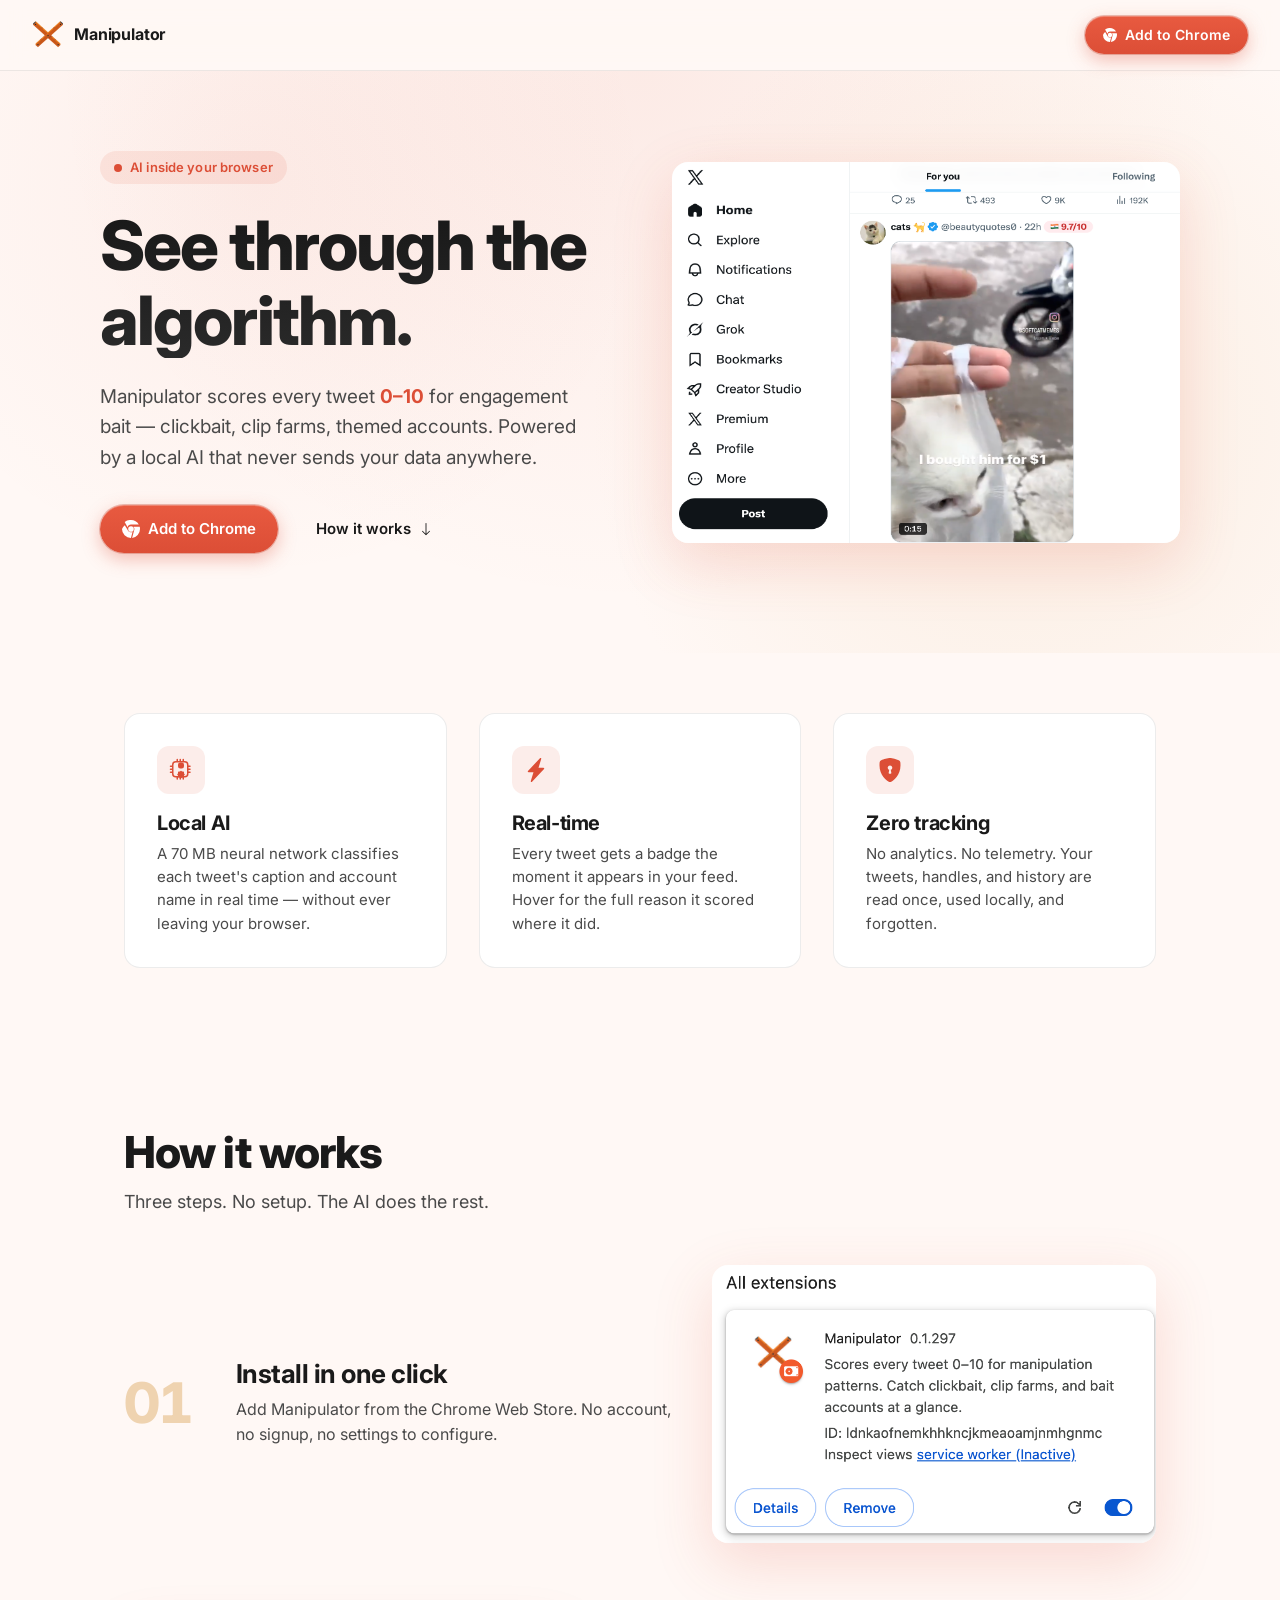
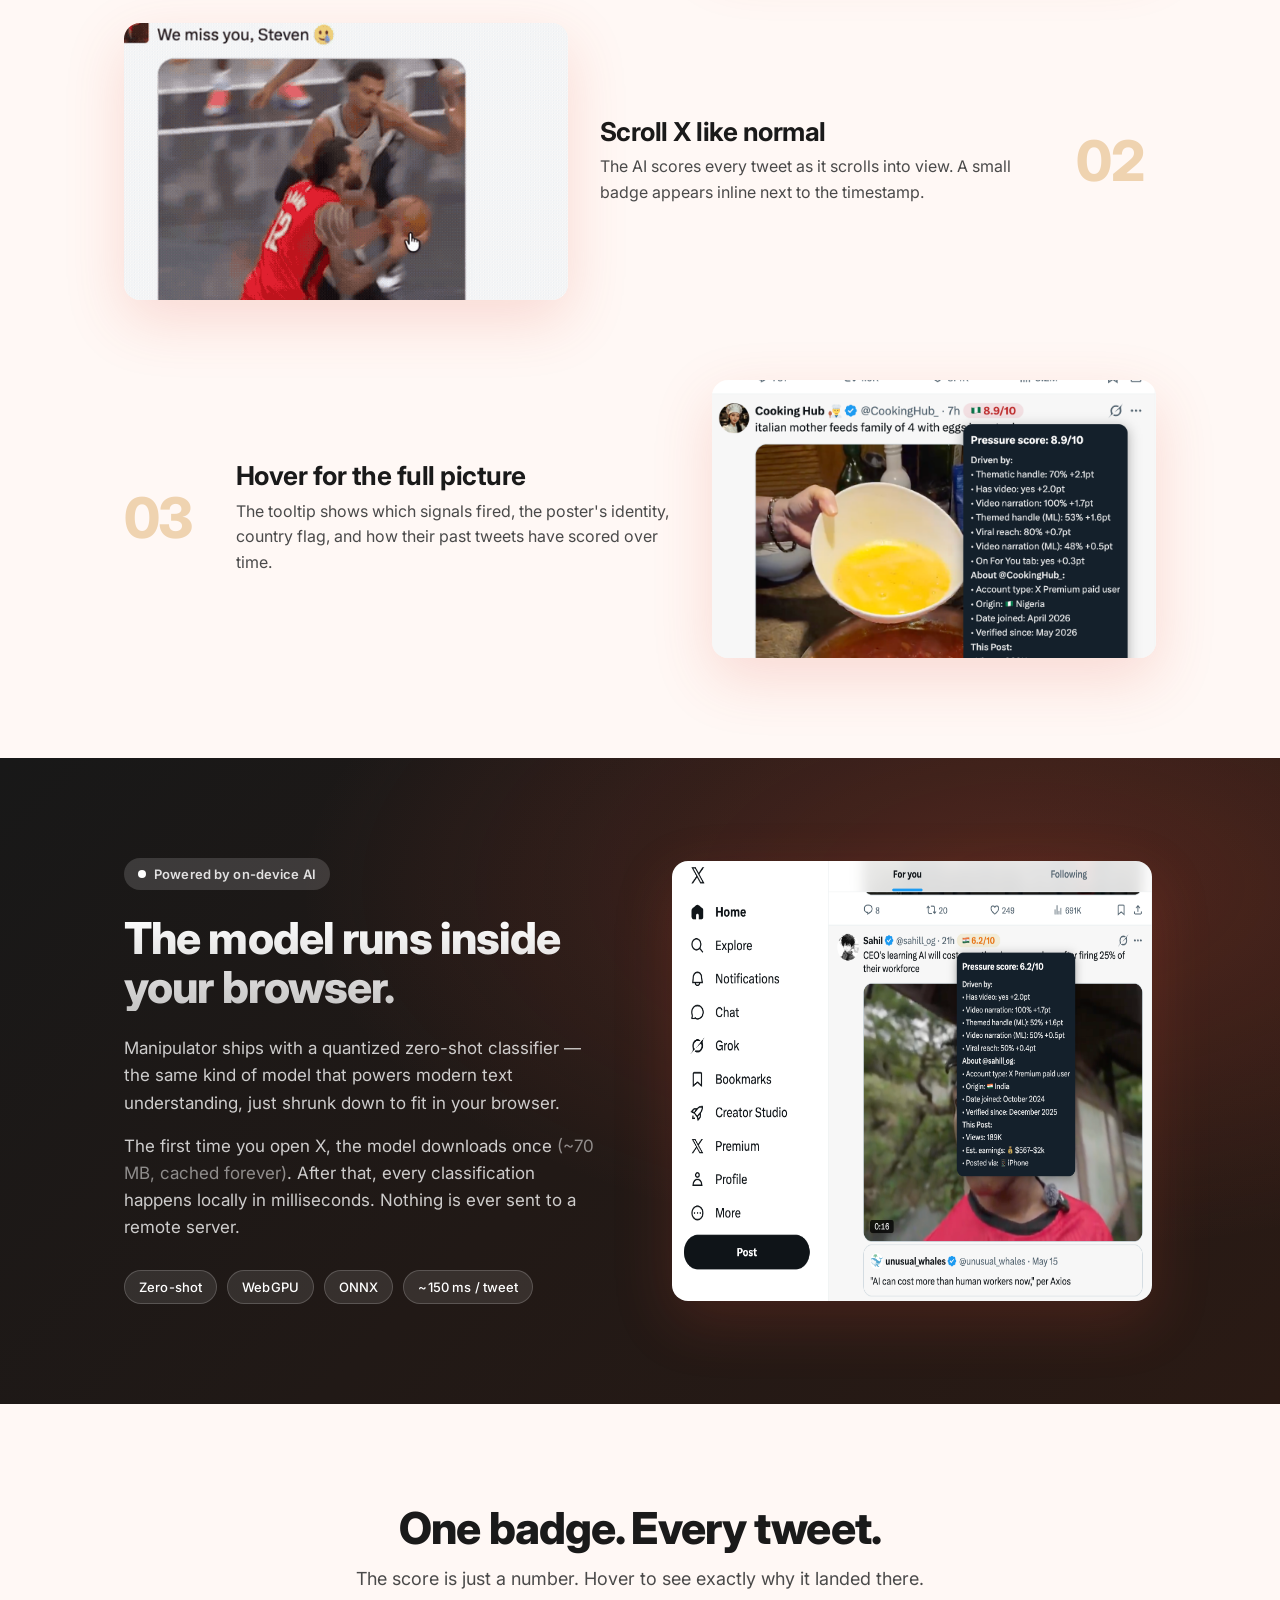
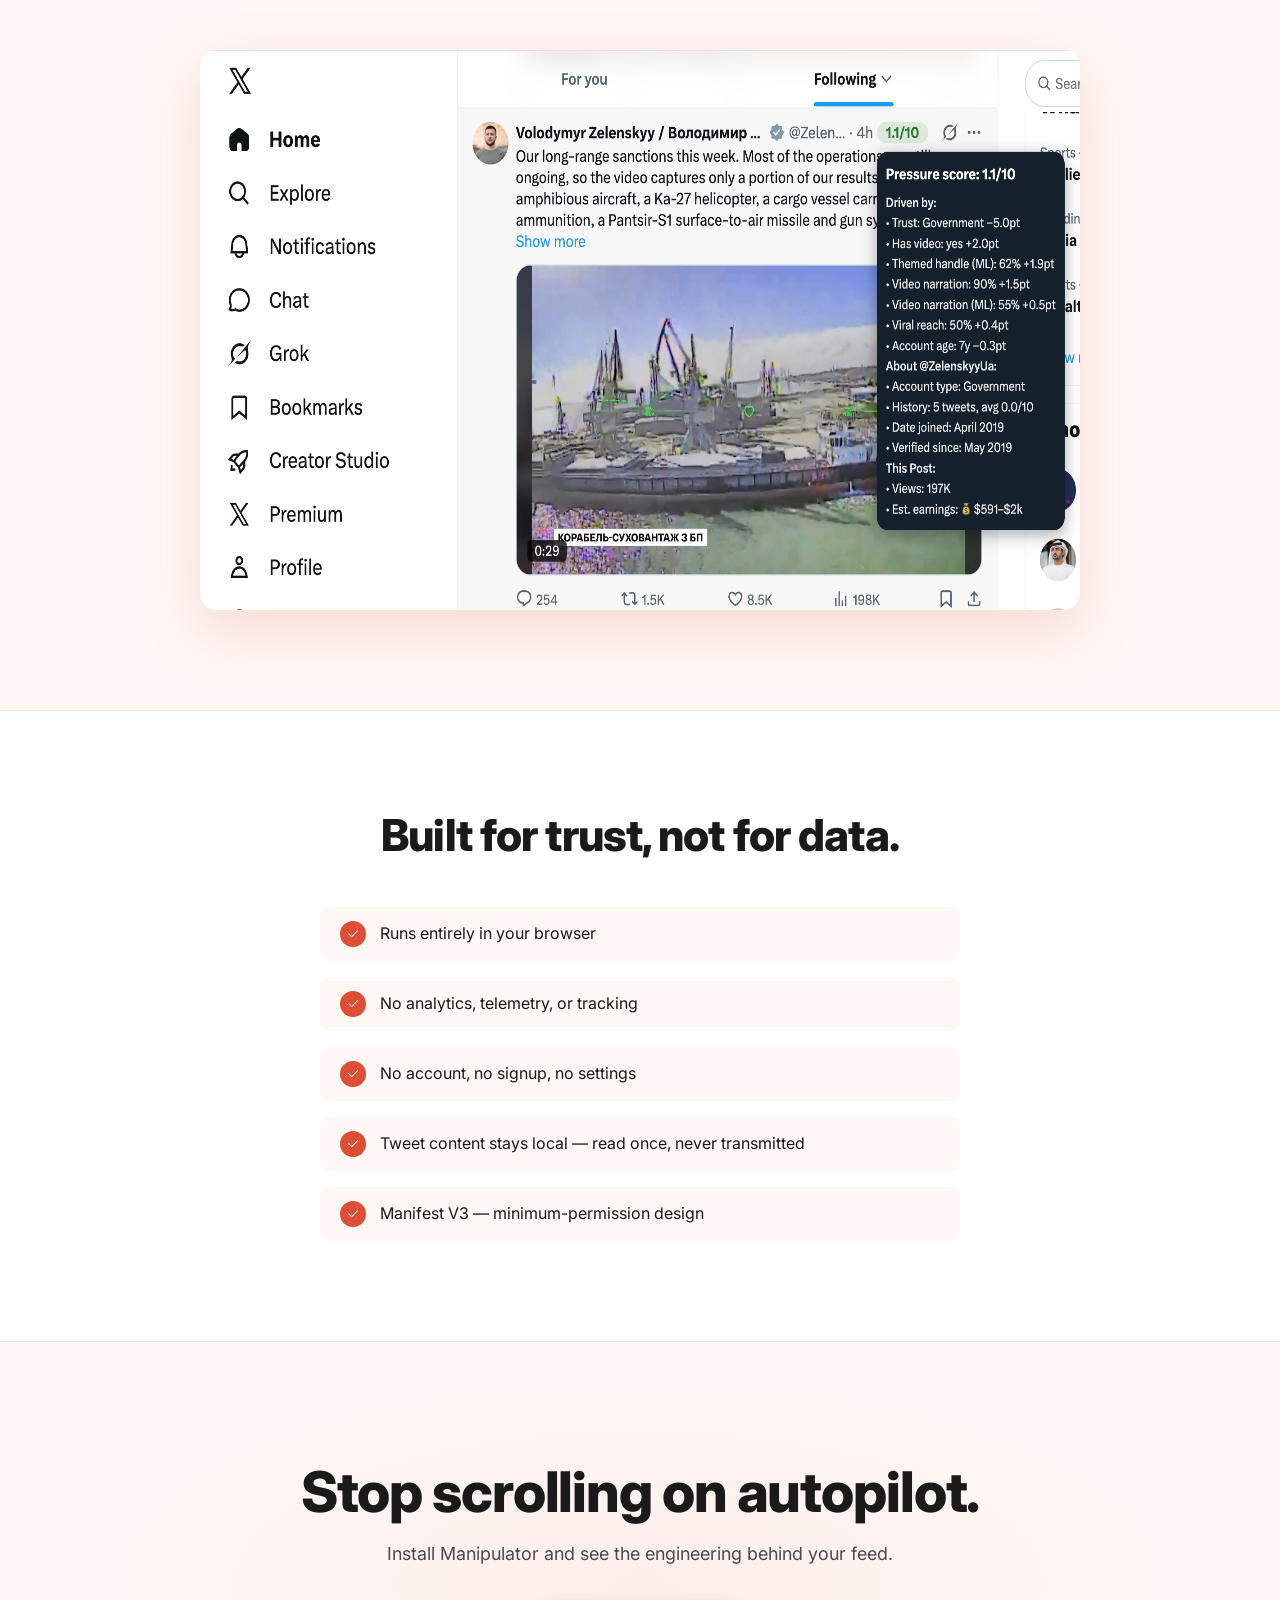
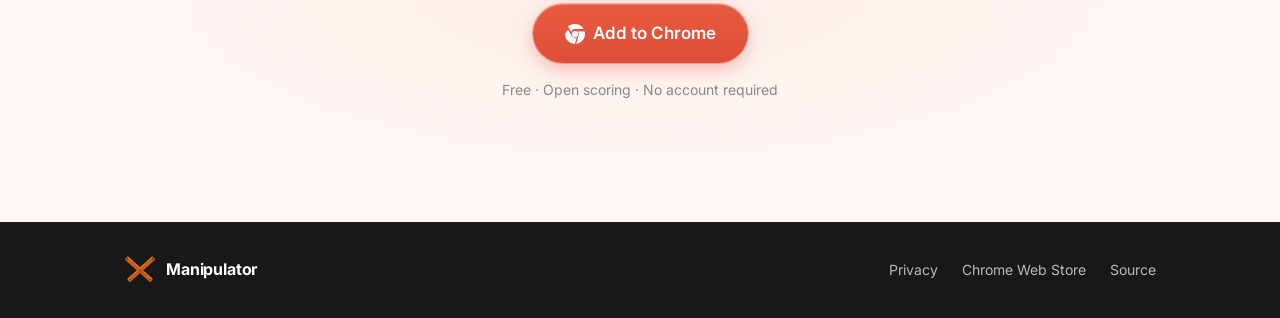
==== commit edea6948: "SEO" ====
--- a/website/index.html
+++ b/website/index.html
@@ -3,20 +3,79 @@
 <head>
   <meta charset="UTF-8">
   <meta name="viewport" content="width=device-width, initial-scale=1.0">
-  <title>Manipulator — See through the algorithm</title>
-  <meta name="description" content="AI-powered Chrome extension that scores every tweet 0–10 for engagement bait. Spot clickbait, clip farms, and themed accounts at a glance.">
+  <title>Manipulator — Chrome Extension to Score X Tweets for Manipulation</title>
+  <meta name="description" content="Free Chrome extension for X (Twitter). Scores every tweet 0–10 for clickbait, clip farms, and engagement bait using on-device AI. No account, no tracking.">
+  <meta name="robots" content="index, follow, max-image-preview:large">
+  <meta name="author" content="Manipulator">
+  <meta name="theme-color" content="#dc4e36">
+  <link rel="canonical" href="https://aliolci.github.io/manipulator/">
   <link rel="icon" type="image/png" href="icon.png">
+  <link rel="apple-touch-icon" href="icon.png">
+  <meta property="og:type" content="website">
+  <meta property="og:site_name" content="Manipulator">
+  <meta property="og:title" content="Manipulator — See through the algorithm on X">
+  <meta property="og:description" content="Score every tweet 0–10 for manipulation patterns. Local AI, real-time badges, zero tracking.">
+  <meta property="og:url" content="https://aliolci.github.io/manipulator/">
+  <meta property="og:image" content="https://aliolci.github.io/manipulator/screenshots/hero.png">
+  <meta property="og:image:width" content="1000">
+  <meta property="og:image:height" content="400">
+  <meta property="og:image:alt" content="Manipulator manipulation score badges on the X timeline">
+  <meta property="og:locale" content="en_US">
+  <meta name="twitter:card" content="summary_large_image">
+  <meta name="twitter:title" content="Manipulator — Chrome extension for X feed scores">
+  <meta name="twitter:description" content="Spot clickbait, clip farms, and themed accounts at a glance. On-device AI for X (Twitter).">
+  <meta name="twitter:image" content="https://aliolci.github.io/manipulator/screenshots/hero.png">
+  <meta name="twitter:image:alt" content="Manipulator manipulation score badges on the X timeline">
   <link rel="preconnect" href="https://fonts.googleapis.com">
   <link rel="preconnect" href="https://fonts.gstatic.com" crossorigin>
   <link href="https://fonts.googleapis.com/css2?family=Inter:wght@400;500;600;700;800;900&display=swap" rel="stylesheet">
   <link rel="stylesheet" href="style.css">
+  <script type="application/ld+json">
+  {
+    "@context": "https://schema.org",
+    "@graph": [
+      {
+        "@type": "WebSite",
+        "@id": "https://aliolci.github.io/manipulator/#website",
+        "url": "https://aliolci.github.io/manipulator/",
+        "name": "Manipulator",
+        "description": "Chrome extension that scores X (Twitter) tweets for manipulation and engagement bait.",
+        "inLanguage": "en"
+      },
+      {
+        "@type": "SoftwareApplication",
+        "@id": "https://aliolci.github.io/manipulator/#app",
+        "name": "Manipulator",
+        "url": "https://aliolci.github.io/manipulator/",
+        "image": "https://aliolci.github.io/manipulator/screenshots/hero.png",
+        "description": "Scores every tweet 0–10 for clickbait, clip farms, and themed accounts on X using local AI in your browser.",
+        "applicationCategory": "BrowserApplication",
+        "applicationSubCategory": "Chrome Extension",
+        "operatingSystem": "Chrome",
+        "offers": {
+          "@type": "Offer",
+          "price": "0",
+          "priceCurrency": "USD"
+        },
+        "featureList": [
+          "Real-time manipulation scores on X timeline",
+          "On-device zero-shot AI classification",
+          "No analytics or telemetry",
+          "Hover tooltip with signal breakdown"
+        ],
+        "isPartOf": { "@id": "https://aliolci.github.io/manipulator/#website" }
+      }
+    ]
+  }
+  </script>
 </head>
 <body>
-
-  <!-- ─── Nav ───────────────────────────────────────────────────────── -->
+  <a class="skip-link" href="#main">Skip to content</a>
+
   <header class="nav">
-    <a href="#" class="nav__brand">
-      <img src="icon.png" alt="" width="32" height="32">
+    <nav class="nav__inner" aria-label="Primary">
+    <a href="./" class="nav__brand">
+      <img src="icon.png" alt="Manipulator" width="32" height="32">
       <span>Manipulator</span>
     </a>
     <a href="#install" class="btn btn--primary btn--small">
@@ -26,16 +85,17 @@
       </svg>
       Add to Chrome
     </a>
+    </nav>
   </header>
 
-  <!-- ─── Hero ──────────────────────────────────────────────────────── -->
-  <section class="hero">
+  <main id="main">
+  <section class="hero" aria-labelledby="hero-heading">
     <div class="hero__inner">
       <div class="hero__copy">
         <span class="eyebrow">
           <span class="dot"></span> AI inside your browser
         </span>
-        <h1>See through the algorithm.</h1>
+        <h1 id="hero-heading">See through the algorithm.</h1>
         <p class="lead">
           Manipulator scores every tweet <strong>0–10</strong> for engagement
           bait — clickbait, clip farms, themed accounts. Powered by a local
@@ -61,14 +121,15 @@
 
       <div class="hero__visual">
         <div class="screenshot screenshot--hero">
-          <img src="screenshots/hero.png" alt="Manipulator badges in the X timeline" width="1000" height="400">
+          <img src="screenshots/hero.png" alt="Manipulator badges in the X timeline" width="1000" height="400" fetchpriority="high" decoding="async">
         </div>
       </div>
     </div>
   </section>
 
   <!-- ─── Three pillars ─────────────────────────────────────────────── -->
-  <section class="pillars">
+  <section class="pillars" aria-labelledby="pillars-heading">
+    <h2 id="pillars-heading" class="visually-hidden">Why Manipulator</h2>
     <div class="container">
       <div class="pillar">
         <div class="pillar__icon" aria-hidden="true">
@@ -105,9 +166,9 @@
   </section>
 
   <!-- ─── How it works ──────────────────────────────────────────────── -->
-  <section class="how" id="how">
-    <div class="container">
-      <h2>How it works</h2>
+  <section class="how" id="how" aria-labelledby="how-heading">
+    <div class="container">
+      <h2 id="how-heading">How it works</h2>
       <p class="section-lead">
         Three steps. No setup. The AI does the rest.
       </p>
@@ -120,7 +181,7 @@
             <p>Add Manipulator from the Chrome Web Store. No account, no signup, no settings to configure.</p>
           </div>
           <div class="screenshot screenshot--step">
-            <img src="screenshots/step-install.png" alt="Chrome Web Store install page for Manipulator" width="960" height="600">
+            <img src="screenshots/step-install.png" alt="Chrome Web Store install page for Manipulator" width="960" height="600" loading="lazy" decoding="async">
           </div>
         </li>
 
@@ -131,7 +192,7 @@
             <p>The AI scores every tweet as it scrolls into view. A small badge appears inline next to the timestamp.</p>
           </div>
           <div class="screenshot screenshot--step">
-            <img src="screenshots/step-badge.gif" alt="Manipulator score badge on a tweet in the X timeline" width="960" height="600">
+            <img src="screenshots/step-badge.gif" alt="Manipulator score badge on a tweet in the X timeline" width="960" height="600" loading="lazy" decoding="async">
           </div>
         </li>
 
@@ -142,7 +203,7 @@
             <p>The tooltip shows which signals fired, the poster's identity, country flag, and how their past tweets have scored over time.</p>
           </div>
           <div class="screenshot screenshot--step">
-            <img src="screenshots/step-tooltip.png" alt="Manipulator tooltip showing score breakdown on hover" width="960" height="600">
+            <img src="screenshots/step-tooltip.png" alt="Manipulator tooltip showing score breakdown on hover" width="960" height="600" loading="lazy" decoding="async">
           </div>
         </li>
       </ol>
@@ -150,13 +211,13 @@
   </section>
 
   <!-- ─── AI emphasis ───────────────────────────────────────────────── -->
-  <section class="ai">
+  <section class="ai" aria-labelledby="ai-heading">
     <div class="container ai__grid">
       <div class="ai__copy">
         <span class="eyebrow eyebrow--light">
           <span class="dot dot--light"></span> Powered by on-device AI
         </span>
-        <h2>The model runs inside your browser.</h2>
+        <h2 id="ai-heading">The model runs inside your browser.</h2>
         <p>
           Manipulator ships with a quantized zero-shot classifier — the same
           kind of model that powers modern text understanding, just shrunk
@@ -177,29 +238,29 @@
       </div>
 
       <div class="screenshot screenshot--ai">
-        <img src="screenshots/ai-breakdown.png" alt="Manipulator tooltip showing AI classification signals" width="960" height="440">
+        <img src="screenshots/ai-breakdown.png" alt="Manipulator tooltip showing AI classification signals" width="960" height="440" loading="lazy" decoding="async">
       </div>
     </div>
   </section>
 
   <!-- ─── Big screenshot ────────────────────────────────────────────── -->
-  <section class="showcase">
-    <div class="container">
-      <h2>One badge. Every tweet.</h2>
+  <section class="showcase" aria-labelledby="showcase-heading">
+    <div class="container">
+      <h2 id="showcase-heading">One badge. Every tweet.</h2>
       <p class="section-lead">
         The score is just a number. Hover to see exactly why it landed there.
       </p>
 
       <div class="screenshot screenshot--showcase">
-        <img src="screenshots/showcase.png" alt="High-scoring tweet with Manipulator tooltip expanded" width="1760" height="560">
+        <img src="screenshots/showcase.png" alt="High-scoring tweet with Manipulator tooltip expanded" width="1760" height="560" loading="lazy" decoding="async">
       </div>
     </div>
   </section>
 
   <!-- ─── Privacy ───────────────────────────────────────────────────── -->
-  <section class="privacy" id="privacy">
-    <div class="container">
-      <h2>Built for trust, not for data.</h2>
+  <section class="privacy" id="privacy" aria-labelledby="privacy-heading">
+    <div class="container">
+      <h2 id="privacy-heading">Built for trust, not for data.</h2>
       <div class="privacy__grid">
         <div class="privacy__row">
           <span class="check" aria-hidden="true">
@@ -236,32 +297,33 @@
   </section>
 
   <!-- ─── Final CTA ─────────────────────────────────────────────────── -->
-  <section class="cta" id="install">
-    <div class="container">
-      <h2>Stop scrolling on autopilot.</h2>
+  <section class="cta" id="install" aria-labelledby="install-heading">
+    <div class="container">
+      <h2 id="install-heading">Stop scrolling on autopilot.</h2>
       <p class="section-lead">Install Manipulator and see the engineering behind your feed.</p>
-      <a href="#" class="btn btn--primary btn--large">
+      <a href="https://chromewebstore.google.com/" class="btn btn--primary btn--large" rel="noopener noreferrer">
         <!-- bi-browser-chrome -->
         <svg xmlns="http://www.w3.org/2000/svg" width="20" height="20" fill="currentColor" viewBox="0 0 16 16" aria-hidden="true">
           <path fill-rule="evenodd" d="M16 8a8.001 8.001 0 0 1-7.022 7.94l1.902-7.098a2.995 2.995 0 0 0 .05-1.492A2.977 2.977 0 0 0 10.237 6h5.511A8 8 0 0 1 16 8M0 8a8 8 0 0 0 7.927 8l1.426-5.321a2.978 2.978 0 0 1-.723.255 2.979 2.979 0 0 1-1.743-.187A2.986 2.986 0 0 1 5.27 9.4L2.487 4.582A7.987 7.987 0 0 0 0 8m5.5 0a2.5 2.5 0 1 1 5 0 2.5 2.5 0 0 1-5 0M8 0a7.998 7.998 0 0 1 6.929 4H8a3.003 3.003 0 0 0-2.96 2.5h-.04l-.045-.083L2.387 1.84A7.978 7.978 0 0 1 8 0"/>
         </svg>
         Add to Chrome
       </a>
-      <p class="muted small">Free · Open source · No account required</p>
-    </div>
-  </section>
+      <p class="muted small">Free · Open scoring · No account required</p>
+    </div>
+  </section>
+  </main>
 
   <footer class="footer">
     <div class="container">
       <div class="footer__brand">
-        <img src="icon.png" alt="" width="32" height="32">
+        <img src="icon.png" alt="Manipulator" width="32" height="32">
         <span>Manipulator</span>
       </div>
-      <div class="footer__links">
+      <nav class="footer__links" aria-label="Footer">
         <a href="#privacy">Privacy</a>
-        <a href="#">Chrome Web Store</a>
-        <a href="#">Source</a>
-      </div>
+        <a href="https://chromewebstore.google.com/" rel="noopener noreferrer">Chrome Web Store</a>
+        <a href="https://github.com/aliolci/manipulator" rel="noopener noreferrer">Source</a>
+      </nav>
     </div>
   </footer>
 
--- a/website/style.css
+++ b/website/style.css
@@ -103,19 +103,50 @@
 }
 .btn--large { padding: 16px 32px; font-size: 17px; }
 
+/* ─── Accessibility / SEO helpers ──────────────────────────────────── */
+.skip-link {
+  position: absolute;
+  left: -9999px;
+  top: 16px;
+  z-index: 200;
+  padding: 10px 16px;
+  background: var(--ink);
+  color: #fff;
+  border-radius: var(--radius);
+  font-weight: 600;
+  text-decoration: none;
+}
+.skip-link:focus {
+  left: 16px;
+}
+.visually-hidden {
+  position: absolute;
+  width: 1px;
+  height: 1px;
+  padding: 0;
+  margin: -1px;
+  overflow: hidden;
+  clip: rect(0, 0, 0, 0);
+  white-space: nowrap;
+  border: 0;
+}
+
 /* ─── Nav ──────────────────────────────────────────────────────────── */
 .nav {
   position: sticky;
   top: 0;
   z-index: 100;
-  display: flex;
-  justify-content: space-between;
-  align-items: center;
   padding: 16px 32px;
   background: rgba(255, 248, 245, 0.85);
   backdrop-filter: saturate(180%) blur(12px);
   -webkit-backdrop-filter: saturate(180%) blur(12px);
   border-bottom: 1px solid var(--line);
+}
+.nav__inner {
+  display: flex;
+  justify-content: space-between;
+  align-items: center;
+  width: 100%;
 }
 .nav__brand,
 .footer__brand {
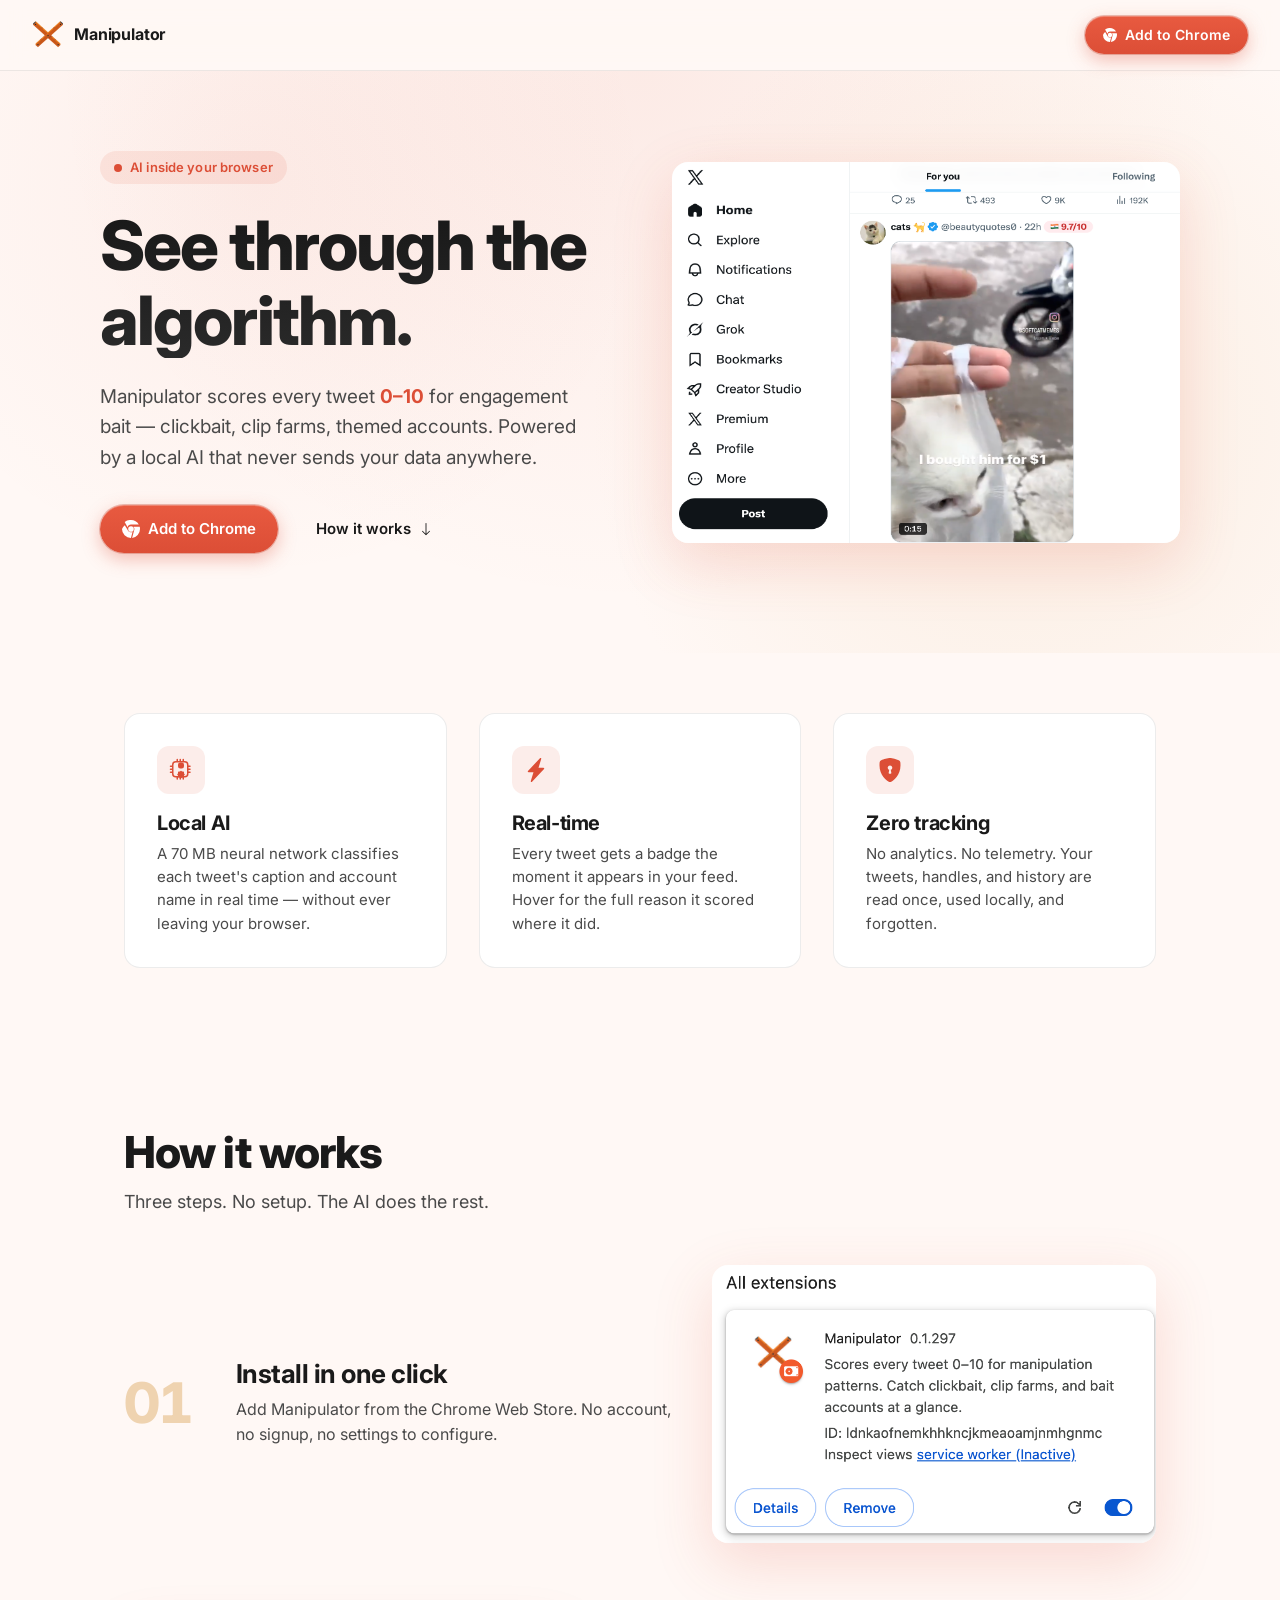
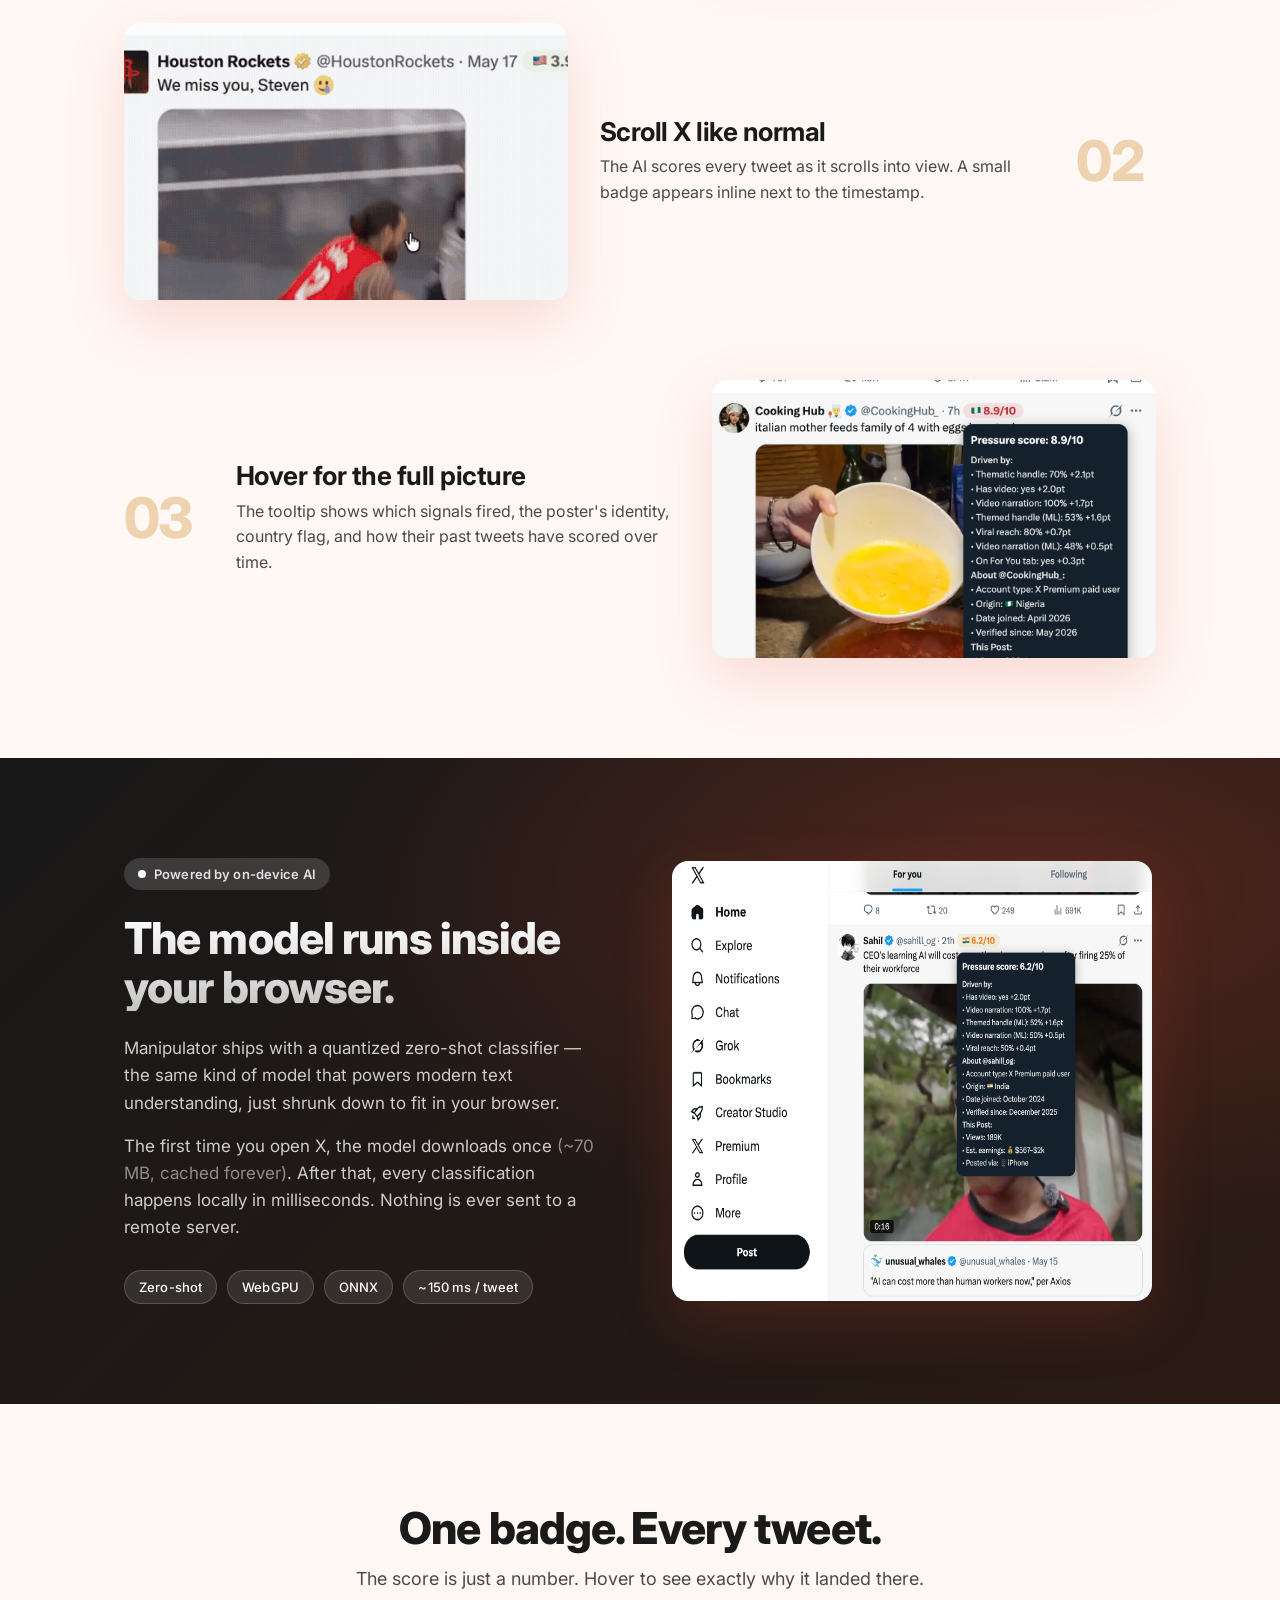
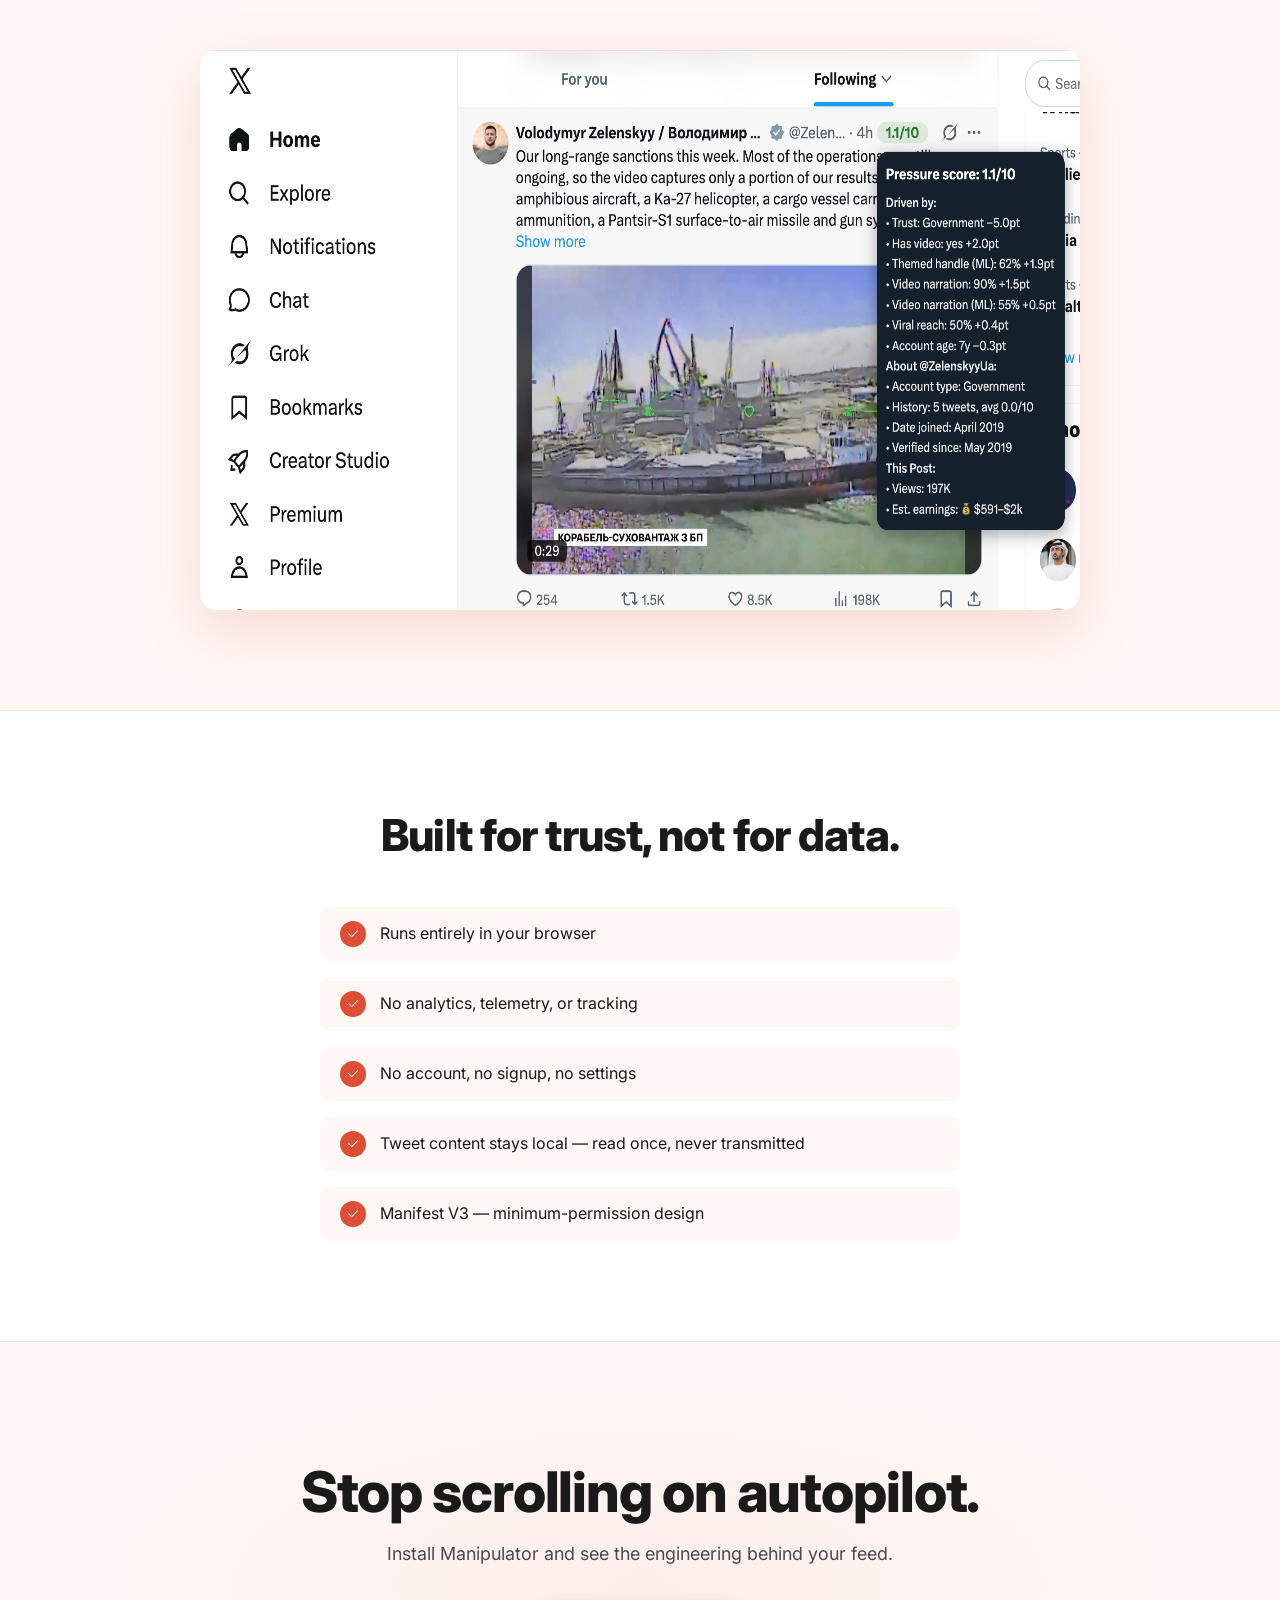
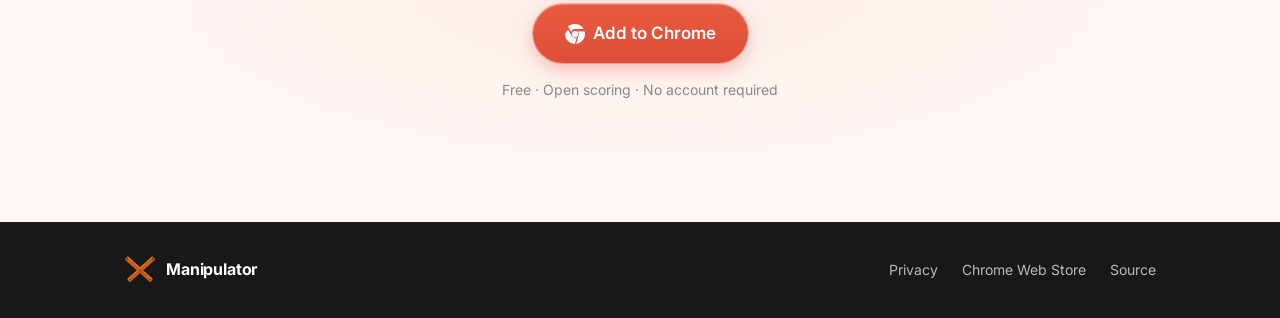
==== commit 48c7b138: "SEO firebase config" ====
--- a/website/index.html
+++ b/website/index.html
@@ -8,15 +8,15 @@
   <meta name="robots" content="index, follow, max-image-preview:large">
   <meta name="author" content="Manipulator">
   <meta name="theme-color" content="#dc4e36">
-  <link rel="canonical" href="https://aliolci.github.io/manipulator/">
+  <link rel="canonical" href="https://manipulator-40561.web.app/">
   <link rel="icon" type="image/png" href="icon.png">
   <link rel="apple-touch-icon" href="icon.png">
   <meta property="og:type" content="website">
   <meta property="og:site_name" content="Manipulator">
   <meta property="og:title" content="Manipulator — See through the algorithm on X">
   <meta property="og:description" content="Score every tweet 0–10 for manipulation patterns. Local AI, real-time badges, zero tracking.">
-  <meta property="og:url" content="https://aliolci.github.io/manipulator/">
-  <meta property="og:image" content="https://aliolci.github.io/manipulator/screenshots/hero.png">
+  <meta property="og:url" content="https://manipulator-40561.web.app/">
+  <meta property="og:image" content="https://manipulator-40561.web.app/screenshots/hero.png">
   <meta property="og:image:width" content="1000">
   <meta property="og:image:height" content="400">
   <meta property="og:image:alt" content="Manipulator manipulation score badges on the X timeline">
@@ -24,7 +24,7 @@
   <meta name="twitter:card" content="summary_large_image">
   <meta name="twitter:title" content="Manipulator — Chrome extension for X feed scores">
   <meta name="twitter:description" content="Spot clickbait, clip farms, and themed accounts at a glance. On-device AI for X (Twitter).">
-  <meta name="twitter:image" content="https://aliolci.github.io/manipulator/screenshots/hero.png">
+  <meta name="twitter:image" content="https://manipulator-40561.web.app/screenshots/hero.png">
   <meta name="twitter:image:alt" content="Manipulator manipulation score badges on the X timeline">
   <link rel="preconnect" href="https://fonts.googleapis.com">
   <link rel="preconnect" href="https://fonts.gstatic.com" crossorigin>
@@ -36,18 +36,18 @@
     "@graph": [
       {
         "@type": "WebSite",
-        "@id": "https://aliolci.github.io/manipulator/#website",
-        "url": "https://aliolci.github.io/manipulator/",
+        "@id": "https://manipulator-40561.web.app/#website",
+        "url": "https://manipulator-40561.web.app/",
         "name": "Manipulator",
         "description": "Chrome extension that scores X (Twitter) tweets for manipulation and engagement bait.",
         "inLanguage": "en"
       },
       {
         "@type": "SoftwareApplication",
-        "@id": "https://aliolci.github.io/manipulator/#app",
+        "@id": "https://manipulator-40561.web.app/#app",
         "name": "Manipulator",
-        "url": "https://aliolci.github.io/manipulator/",
-        "image": "https://aliolci.github.io/manipulator/screenshots/hero.png",
+        "url": "https://manipulator-40561.web.app/",
+        "image": "https://manipulator-40561.web.app/screenshots/hero.png",
         "description": "Scores every tweet 0–10 for clickbait, clip farms, and themed accounts on X using local AI in your browser.",
         "applicationCategory": "BrowserApplication",
         "applicationSubCategory": "Chrome Extension",
@@ -63,7 +63,7 @@
           "No analytics or telemetry",
           "Hover tooltip with signal breakdown"
         ],
-        "isPartOf": { "@id": "https://aliolci.github.io/manipulator/#website" }
+        "isPartOf": { "@id": "https://manipulator-40561.web.app/#website" }
       }
     ]
   }
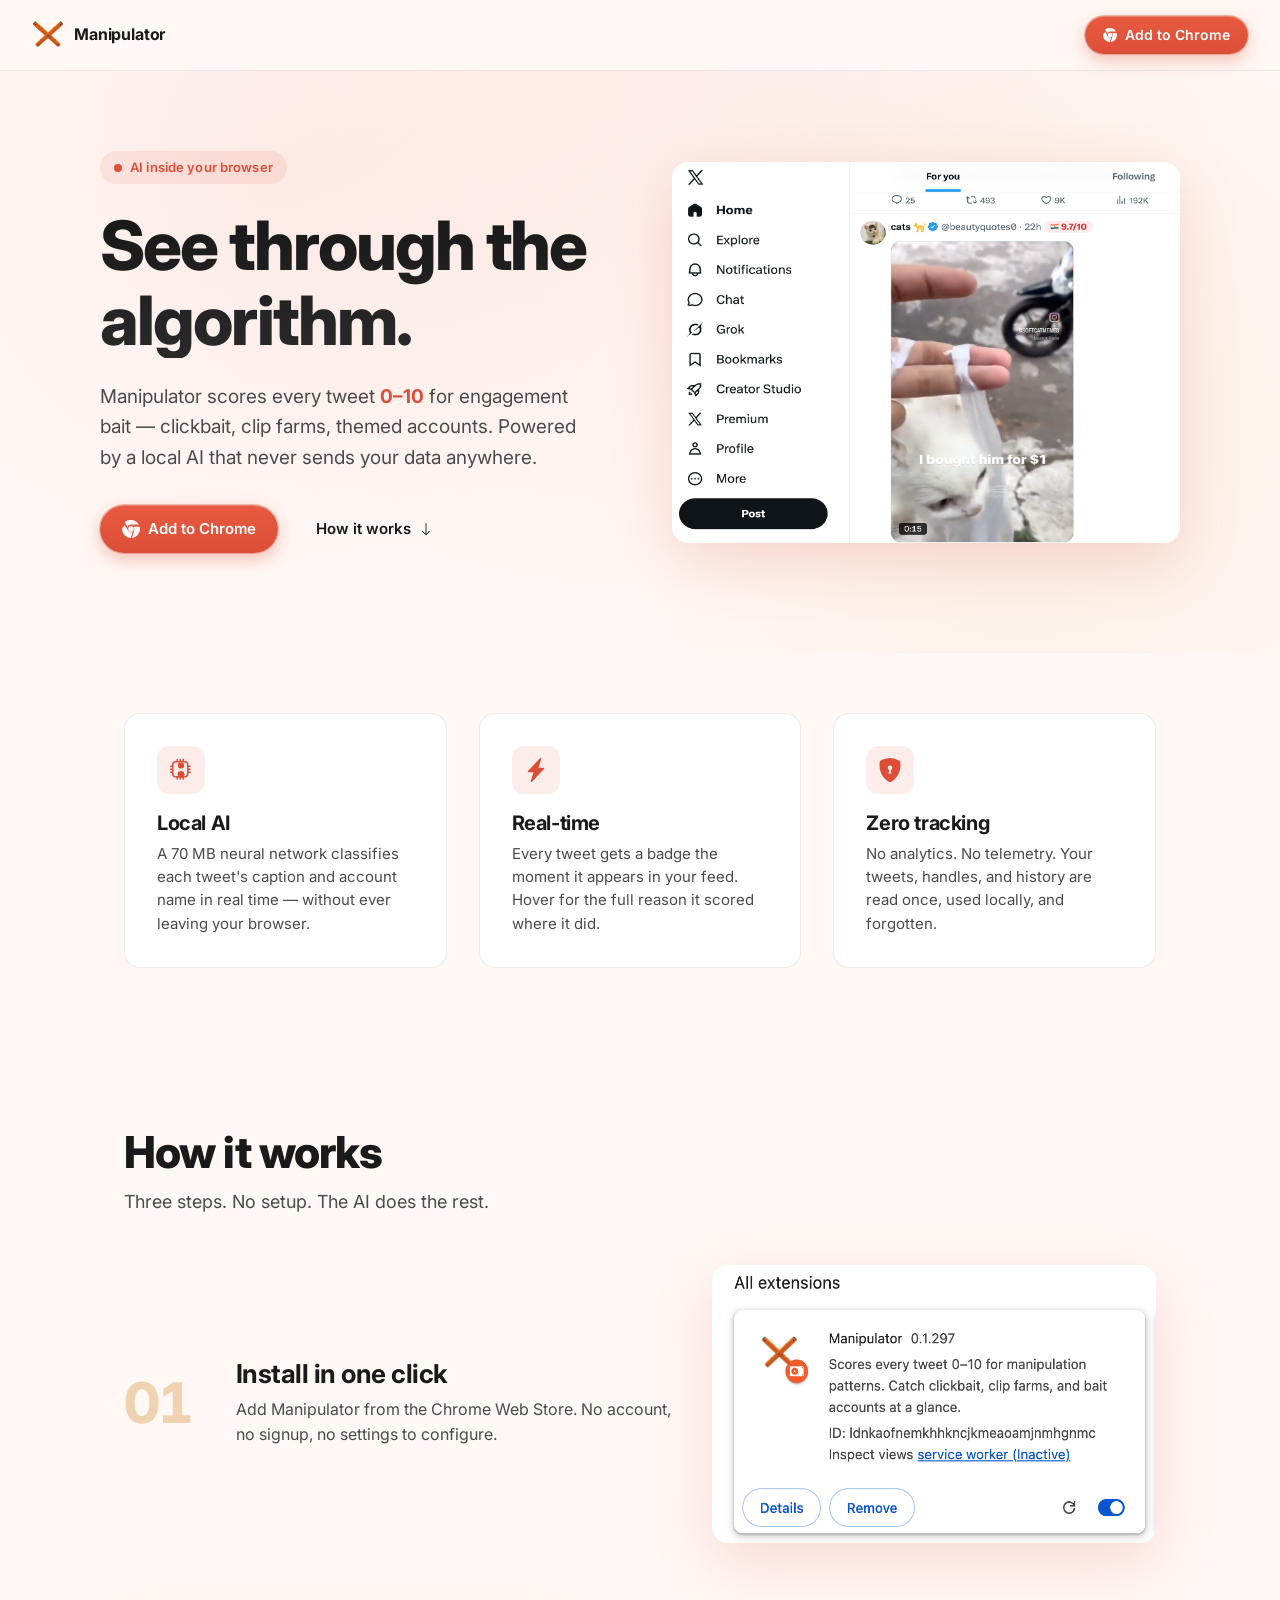
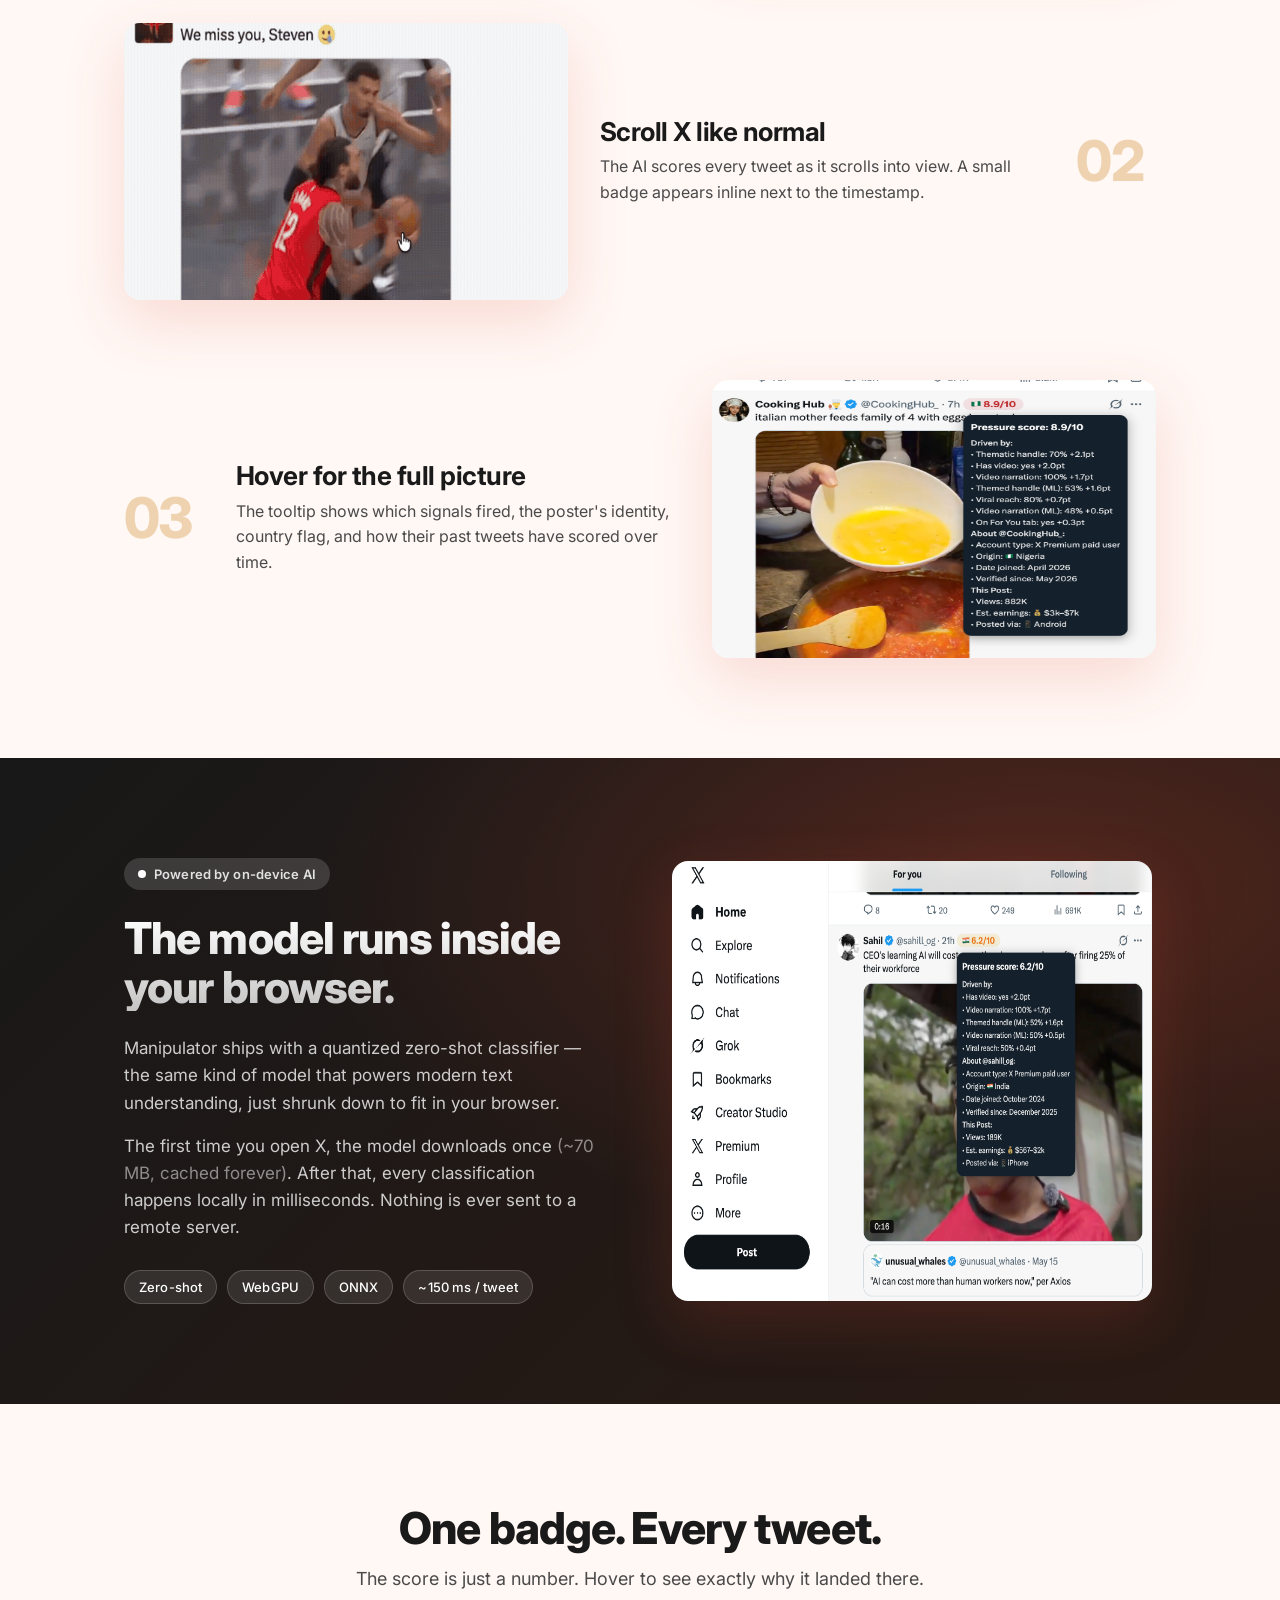
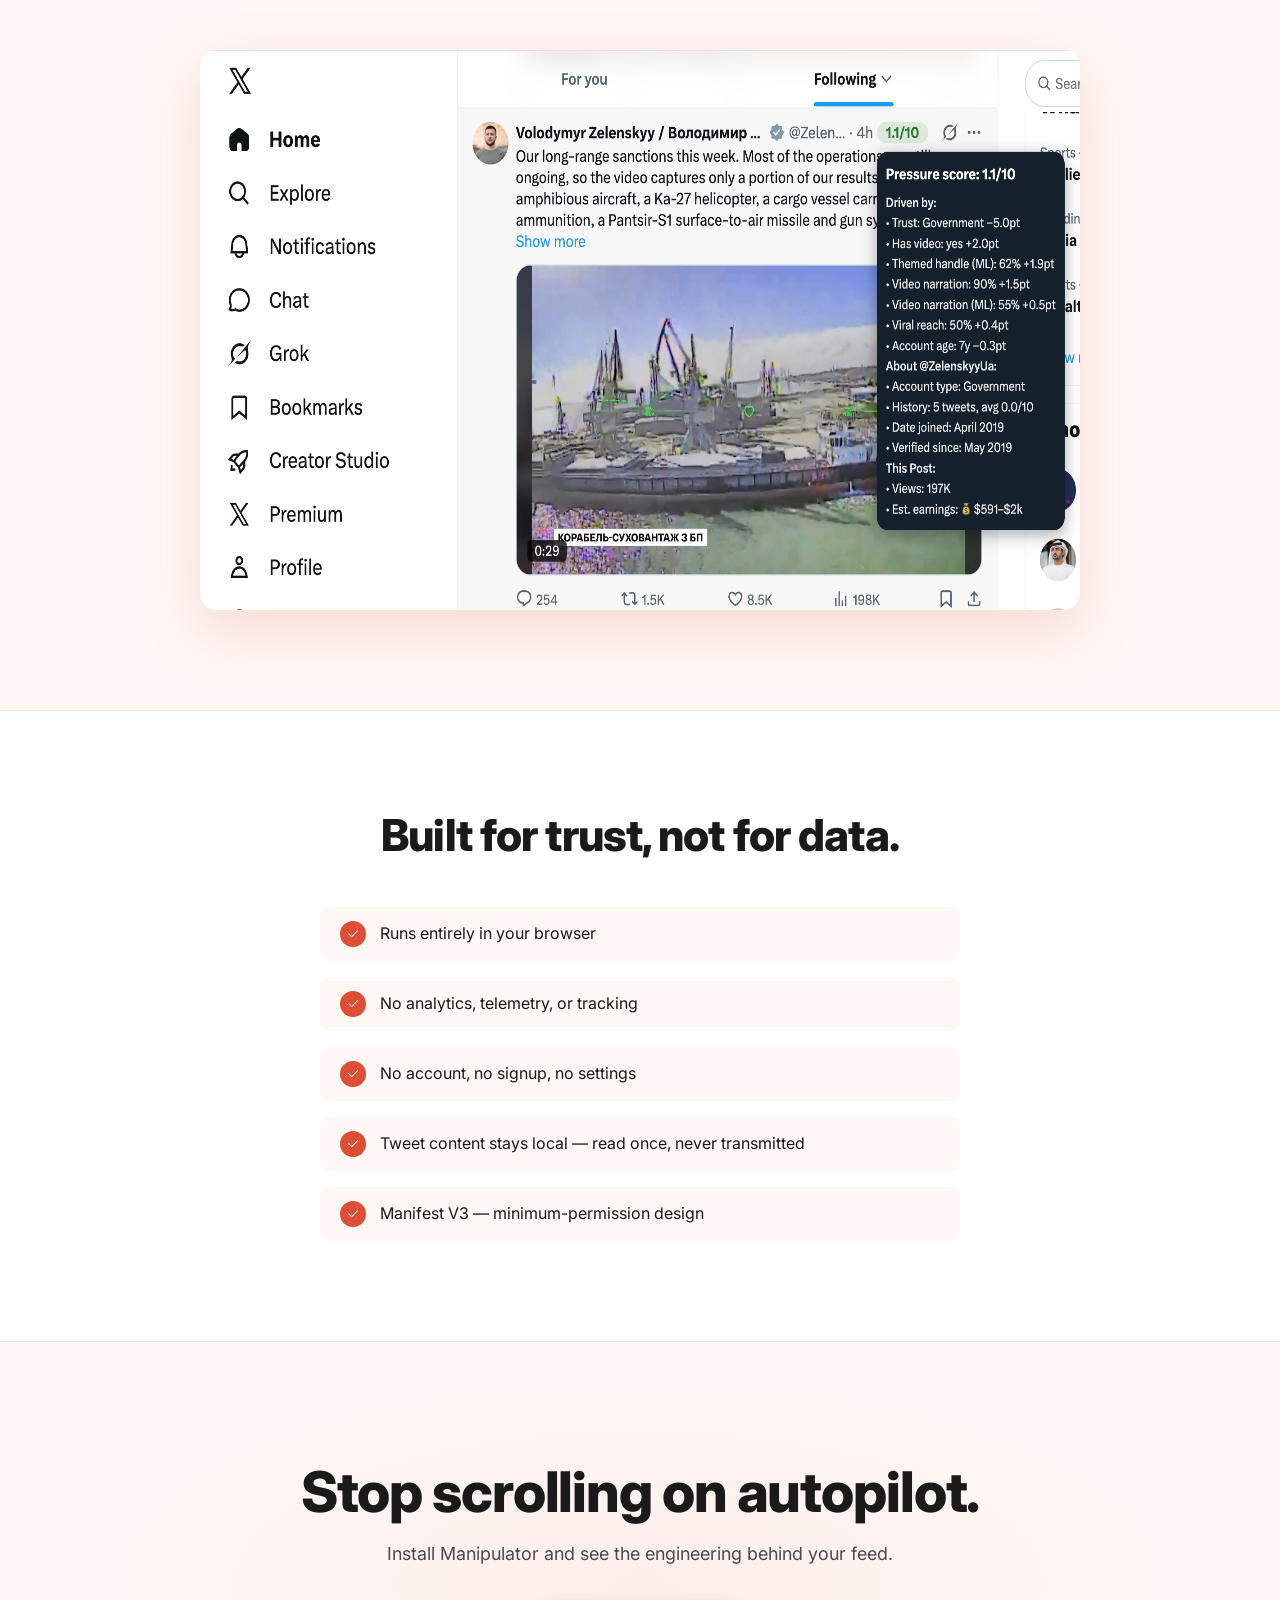
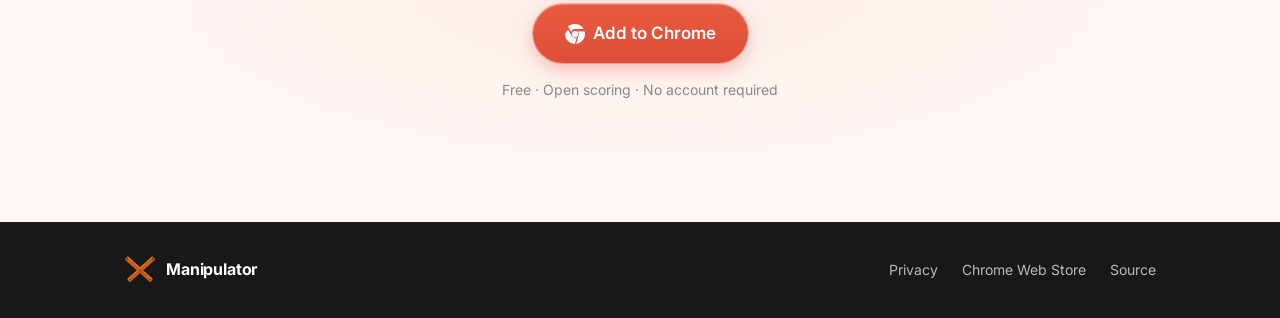
==== commit 6bc55279: "style fixes" ====
--- a/website/index.html
+++ b/website/index.html
@@ -192,7 +192,7 @@
             <p>The AI scores every tweet as it scrolls into view. A small badge appears inline next to the timestamp.</p>
           </div>
           <div class="screenshot screenshot--step">
-            <img src="screenshots/step-badge.gif" alt="Manipulator score badge on a tweet in the X timeline" width="960" height="600" loading="lazy" decoding="async">
+            <img src="screenshots/step-badge.gif" alt="Manipulator score badge on a tweet in the X timeline" width="760" height="600" loading="lazy" decoding="async">
           </div>
         </li>
 
--- a/website/style.css
+++ b/website/style.css
@@ -317,7 +317,6 @@
 .step .screenshot img {
   width: 100%;
   height: 100%;
-  object-fit: cover;
   object-position: top center;
 }
 .ai .screenshot { max-width: 480px; }
@@ -338,7 +337,6 @@
 .screenshot--step img {
   width: 100%;
   height: 100%;
-  object-fit: cover;
   object-position: top center;
 }
 .screenshot--showcase {
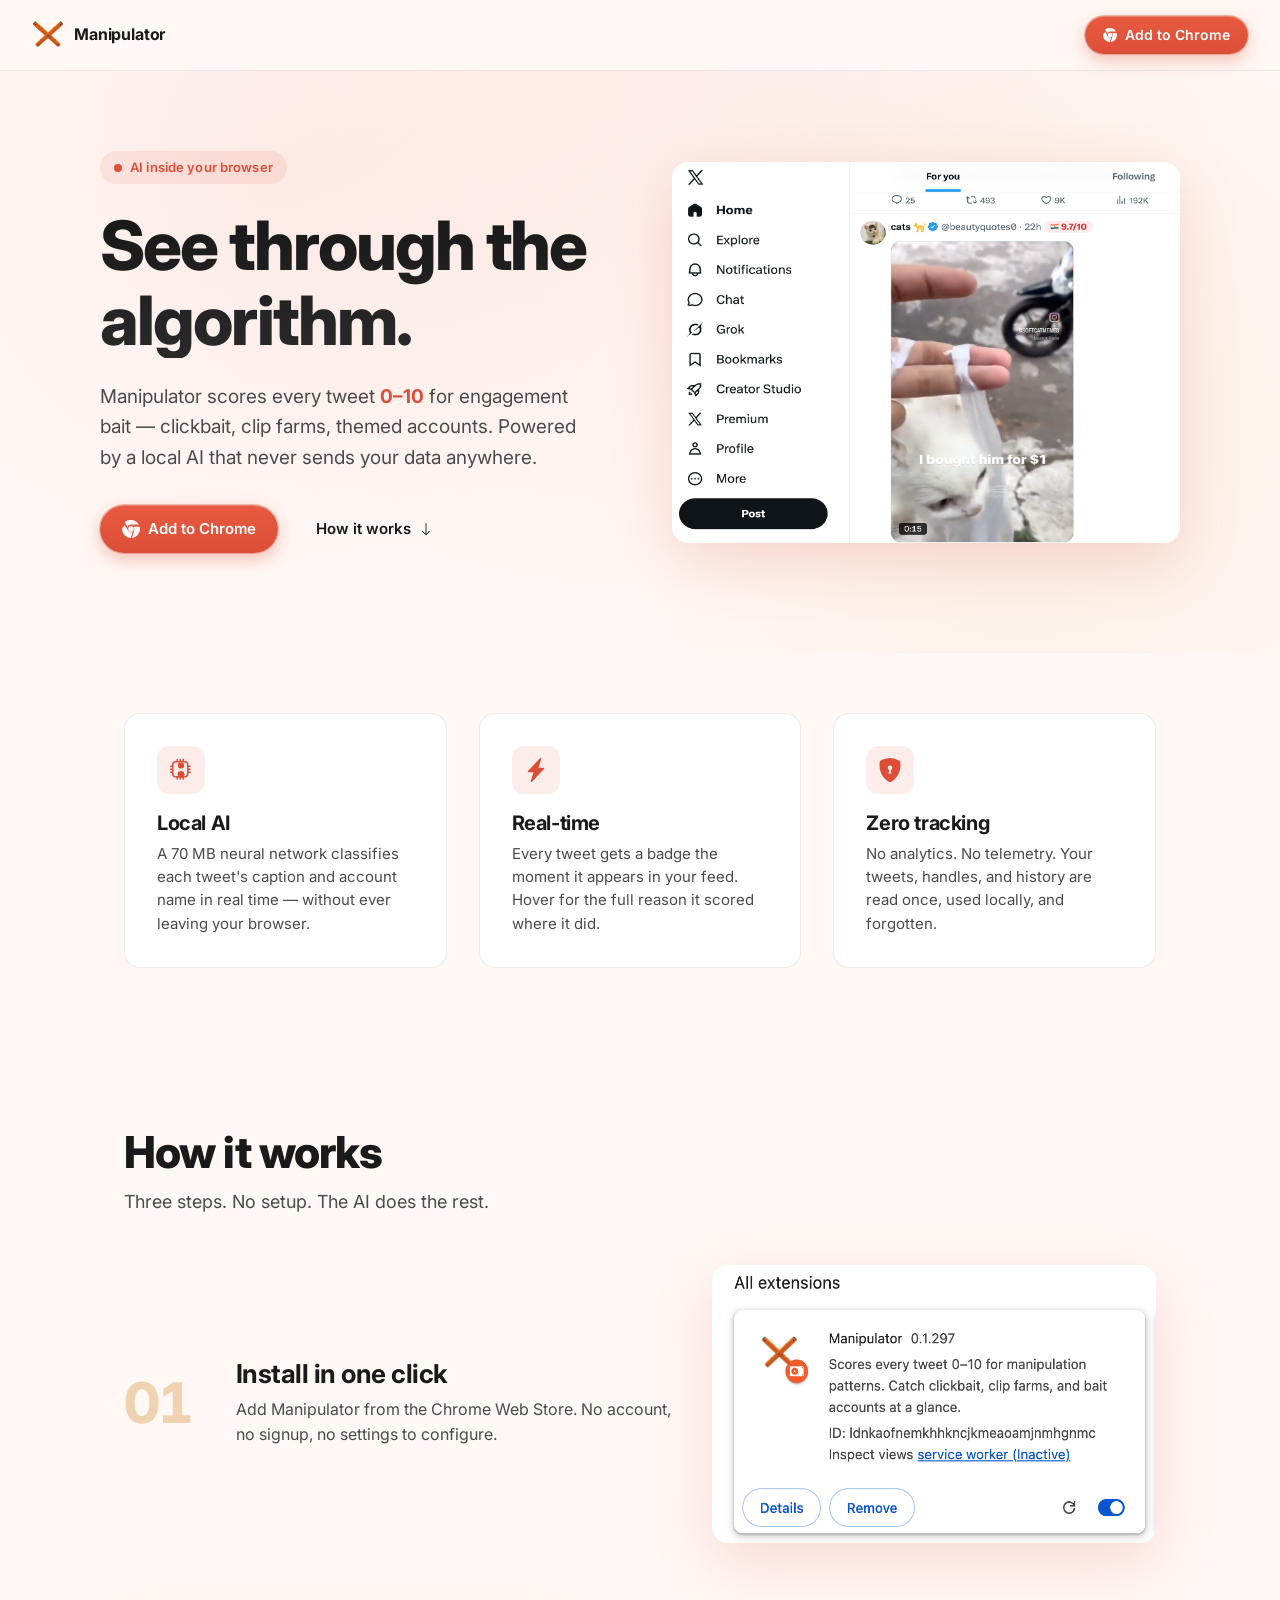
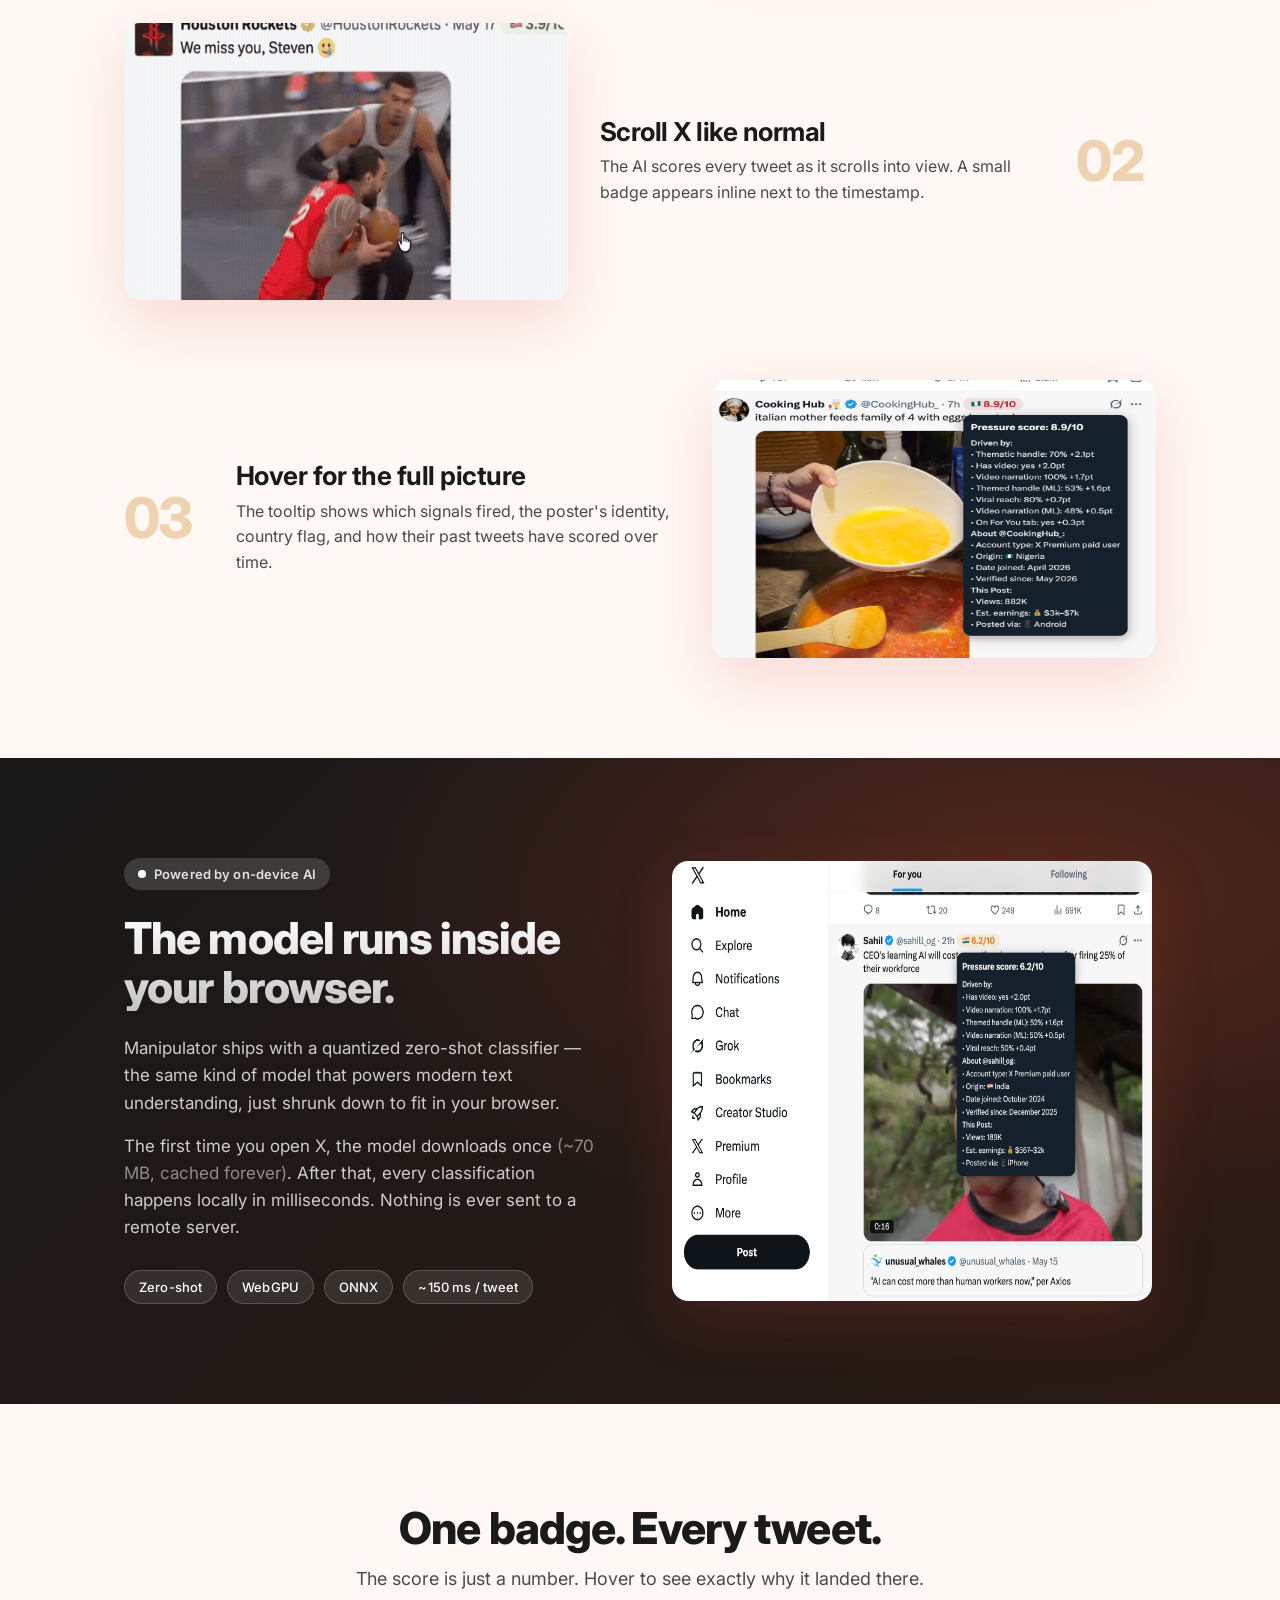
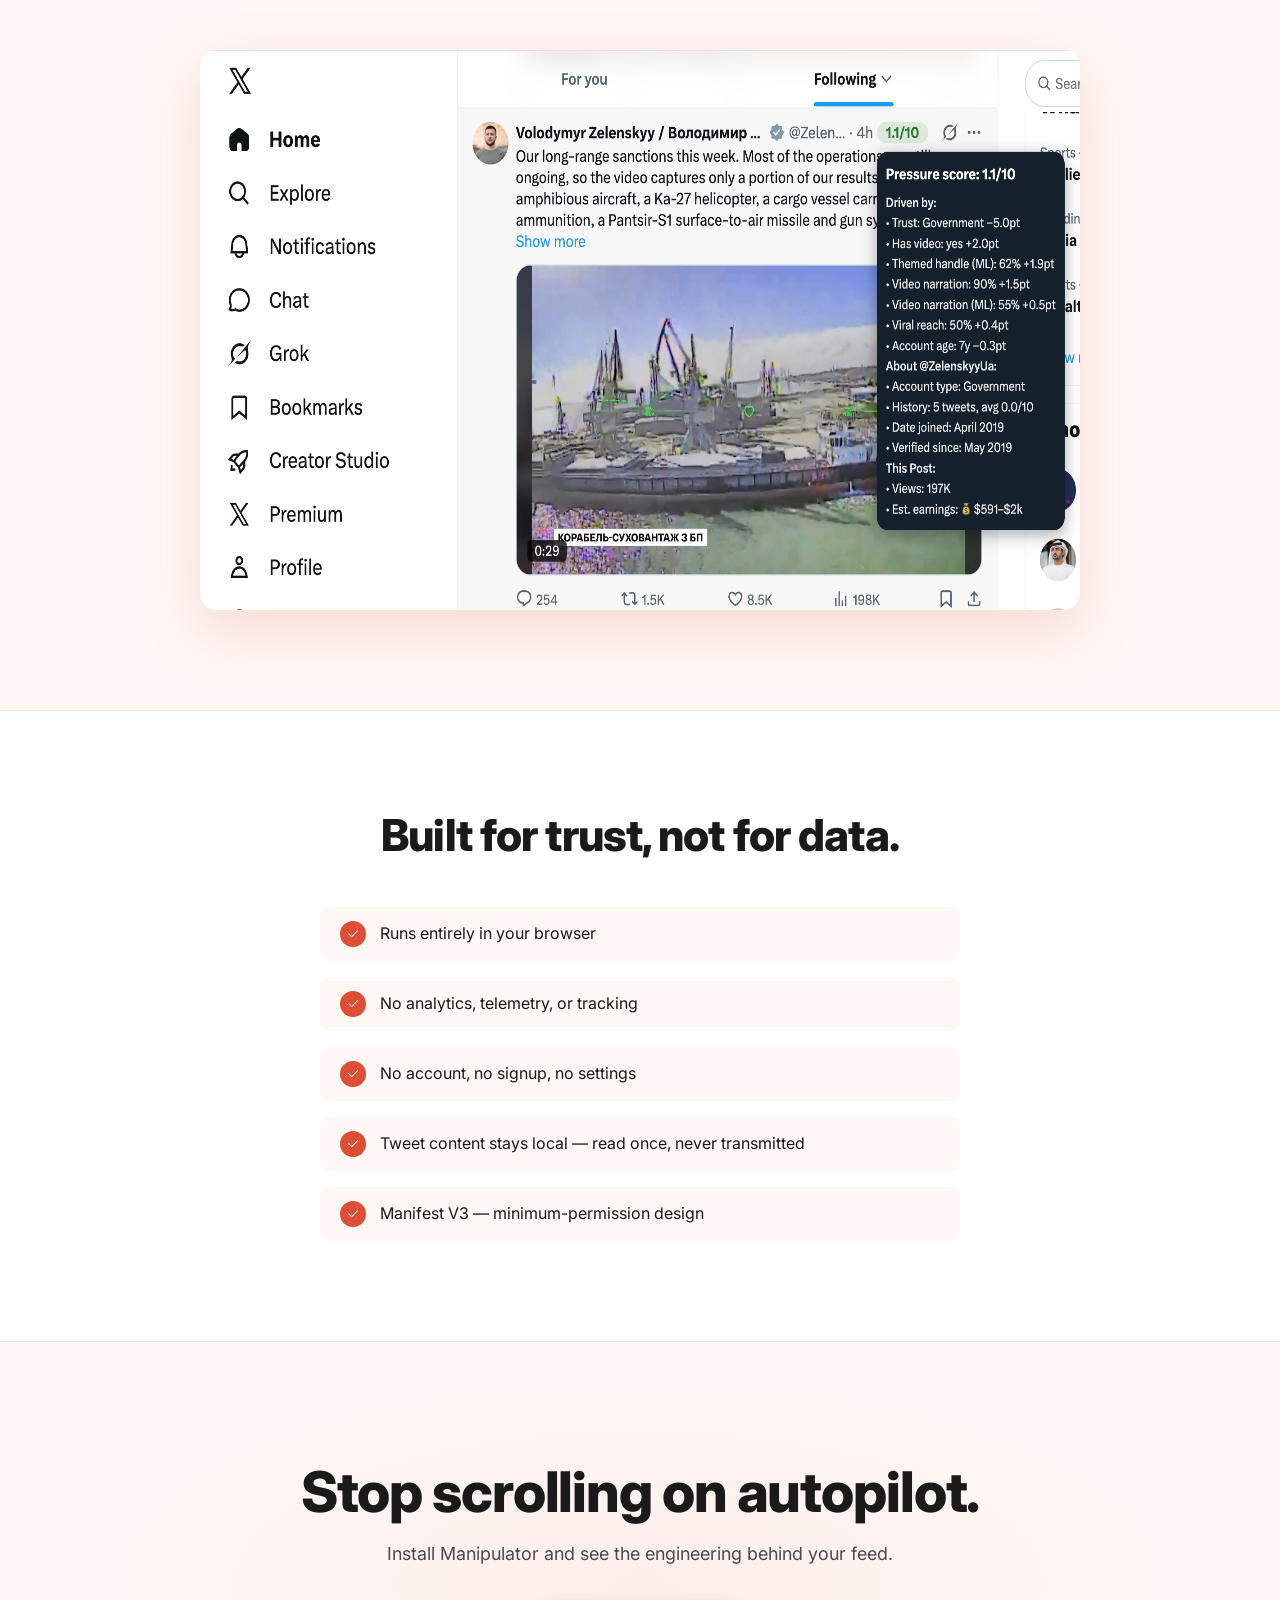
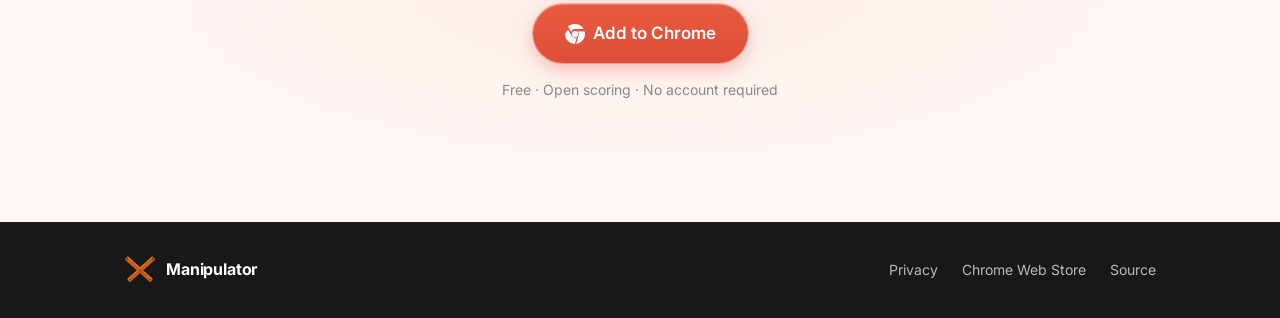
==== commit dde0754d: "Point website install buttons to Chrome Web Store listing. Co-authored-by: Cursor <cursoragent@curso" ====
--- a/website/index.html
+++ b/website/index.html
@@ -52,6 +52,7 @@
         "applicationCategory": "BrowserApplication",
         "applicationSubCategory": "Chrome Extension",
         "operatingSystem": "Chrome",
+        "downloadUrl": "https://chromewebstore.google.com/detail/manipulator/jiocikdgjppkkaehmkihhilhgfkkcoli",
         "offers": {
           "@type": "Offer",
           "price": "0",
@@ -78,7 +79,7 @@
       <img src="icon.png" alt="Manipulator" width="32" height="32">
       <span>Manipulator</span>
     </a>
-    <a href="#install" class="btn btn--primary btn--small">
+    <a href="https://chromewebstore.google.com/detail/manipulator/jiocikdgjppkkaehmkihhilhgfkkcoli" class="btn btn--primary btn--small" rel="noopener noreferrer">
       <!-- bi-browser-chrome -->
       <svg xmlns="http://www.w3.org/2000/svg" width="14" height="14" fill="currentColor" viewBox="0 0 16 16" aria-hidden="true">
         <path fill-rule="evenodd" d="M16 8a8.001 8.001 0 0 1-7.022 7.94l1.902-7.098a2.995 2.995 0 0 0 .05-1.492A2.977 2.977 0 0 0 10.237 6h5.511A8 8 0 0 1 16 8M0 8a8 8 0 0 0 7.927 8l1.426-5.321a2.978 2.978 0 0 1-.723.255 2.979 2.979 0 0 1-1.743-.187A2.986 2.986 0 0 1 5.27 9.4L2.487 4.582A7.987 7.987 0 0 0 0 8m5.5 0a2.5 2.5 0 1 1 5 0 2.5 2.5 0 0 1-5 0M8 0a7.998 7.998 0 0 1 6.929 4H8a3.003 3.003 0 0 0-2.96 2.5h-.04l-.045-.083L2.387 1.84A7.978 7.978 0 0 1 8 0"/>
@@ -102,7 +103,7 @@
           AI that never sends your data anywhere.
         </p>
         <div class="hero__cta">
-          <a href="#install" class="btn btn--primary">
+          <a href="https://chromewebstore.google.com/detail/manipulator/jiocikdgjppkkaehmkihhilhgfkkcoli" class="btn btn--primary" rel="noopener noreferrer">
             <!-- bi-browser-chrome -->
             <svg xmlns="http://www.w3.org/2000/svg" width="18" height="18" fill="currentColor" viewBox="0 0 16 16" aria-hidden="true">
               <path fill-rule="evenodd" d="M16 8a8.001 8.001 0 0 1-7.022 7.94l1.902-7.098a2.995 2.995 0 0 0 .05-1.492A2.977 2.977 0 0 0 10.237 6h5.511A8 8 0 0 1 16 8M0 8a8 8 0 0 0 7.927 8l1.426-5.321a2.978 2.978 0 0 1-.723.255 2.979 2.979 0 0 1-1.743-.187A2.986 2.986 0 0 1 5.27 9.4L2.487 4.582A7.987 7.987 0 0 0 0 8m5.5 0a2.5 2.5 0 1 1 5 0 2.5 2.5 0 0 1-5 0M8 0a7.998 7.998 0 0 1 6.929 4H8a3.003 3.003 0 0 0-2.96 2.5h-.04l-.045-.083L2.387 1.84A7.978 7.978 0 0 1 8 0"/>
@@ -301,7 +302,7 @@
     <div class="container">
       <h2 id="install-heading">Stop scrolling on autopilot.</h2>
       <p class="section-lead">Install Manipulator and see the engineering behind your feed.</p>
-      <a href="https://chromewebstore.google.com/" class="btn btn--primary btn--large" rel="noopener noreferrer">
+      <a href="https://chromewebstore.google.com/detail/manipulator/jiocikdgjppkkaehmkihhilhgfkkcoli" class="btn btn--primary btn--large" rel="noopener noreferrer">
         <!-- bi-browser-chrome -->
         <svg xmlns="http://www.w3.org/2000/svg" width="20" height="20" fill="currentColor" viewBox="0 0 16 16" aria-hidden="true">
           <path fill-rule="evenodd" d="M16 8a8.001 8.001 0 0 1-7.022 7.94l1.902-7.098a2.995 2.995 0 0 0 .05-1.492A2.977 2.977 0 0 0 10.237 6h5.511A8 8 0 0 1 16 8M0 8a8 8 0 0 0 7.927 8l1.426-5.321a2.978 2.978 0 0 1-.723.255 2.979 2.979 0 0 1-1.743-.187A2.986 2.986 0 0 1 5.27 9.4L2.487 4.582A7.987 7.987 0 0 0 0 8m5.5 0a2.5 2.5 0 1 1 5 0 2.5 2.5 0 0 1-5 0M8 0a7.998 7.998 0 0 1 6.929 4H8a3.003 3.003 0 0 0-2.96 2.5h-.04l-.045-.083L2.387 1.84A7.978 7.978 0 0 1 8 0"/>
@@ -321,7 +322,7 @@
       </div>
       <nav class="footer__links" aria-label="Footer">
         <a href="#privacy">Privacy</a>
-        <a href="https://chromewebstore.google.com/" rel="noopener noreferrer">Chrome Web Store</a>
+        <a href="https://chromewebstore.google.com/detail/manipulator/jiocikdgjppkkaehmkihhilhgfkkcoli" rel="noopener noreferrer">Chrome Web Store</a>
         <a href="https://github.com/aliolci/manipulator" rel="noopener noreferrer">Source</a>
       </nav>
     </div>
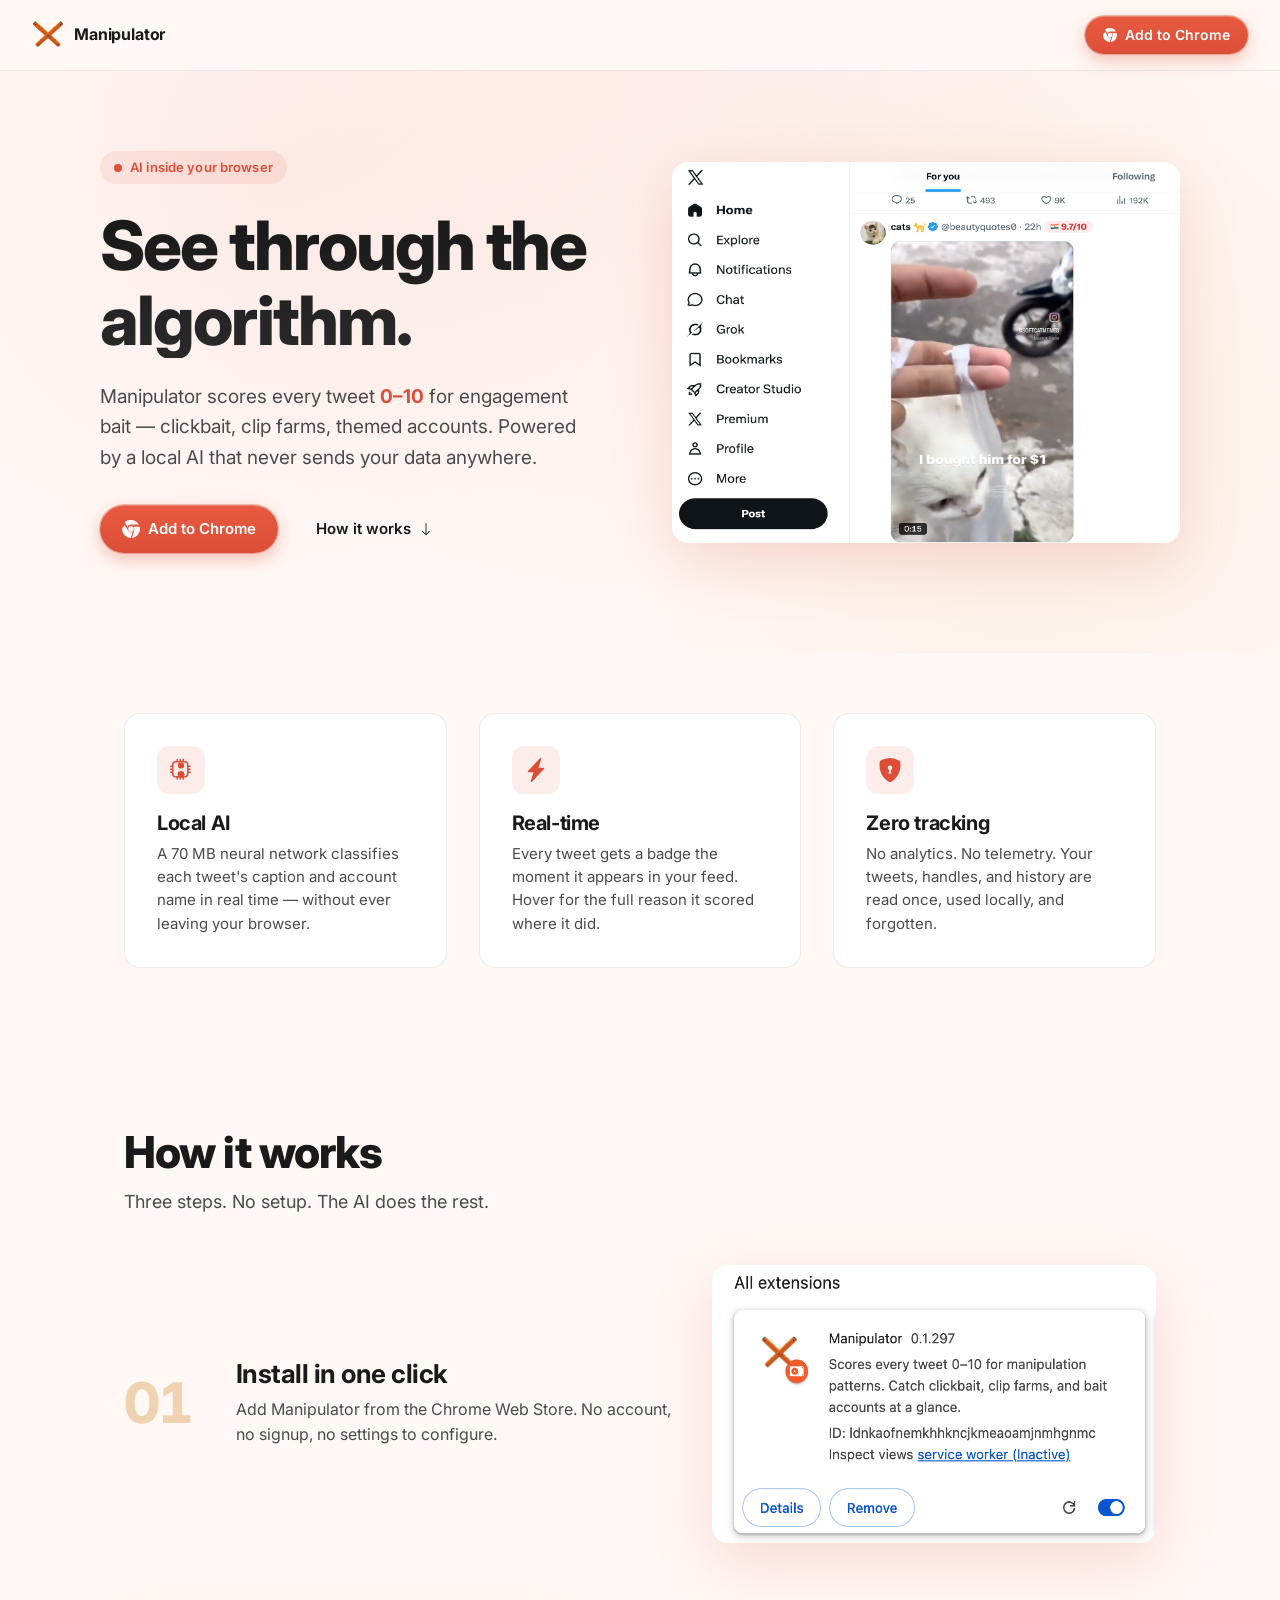
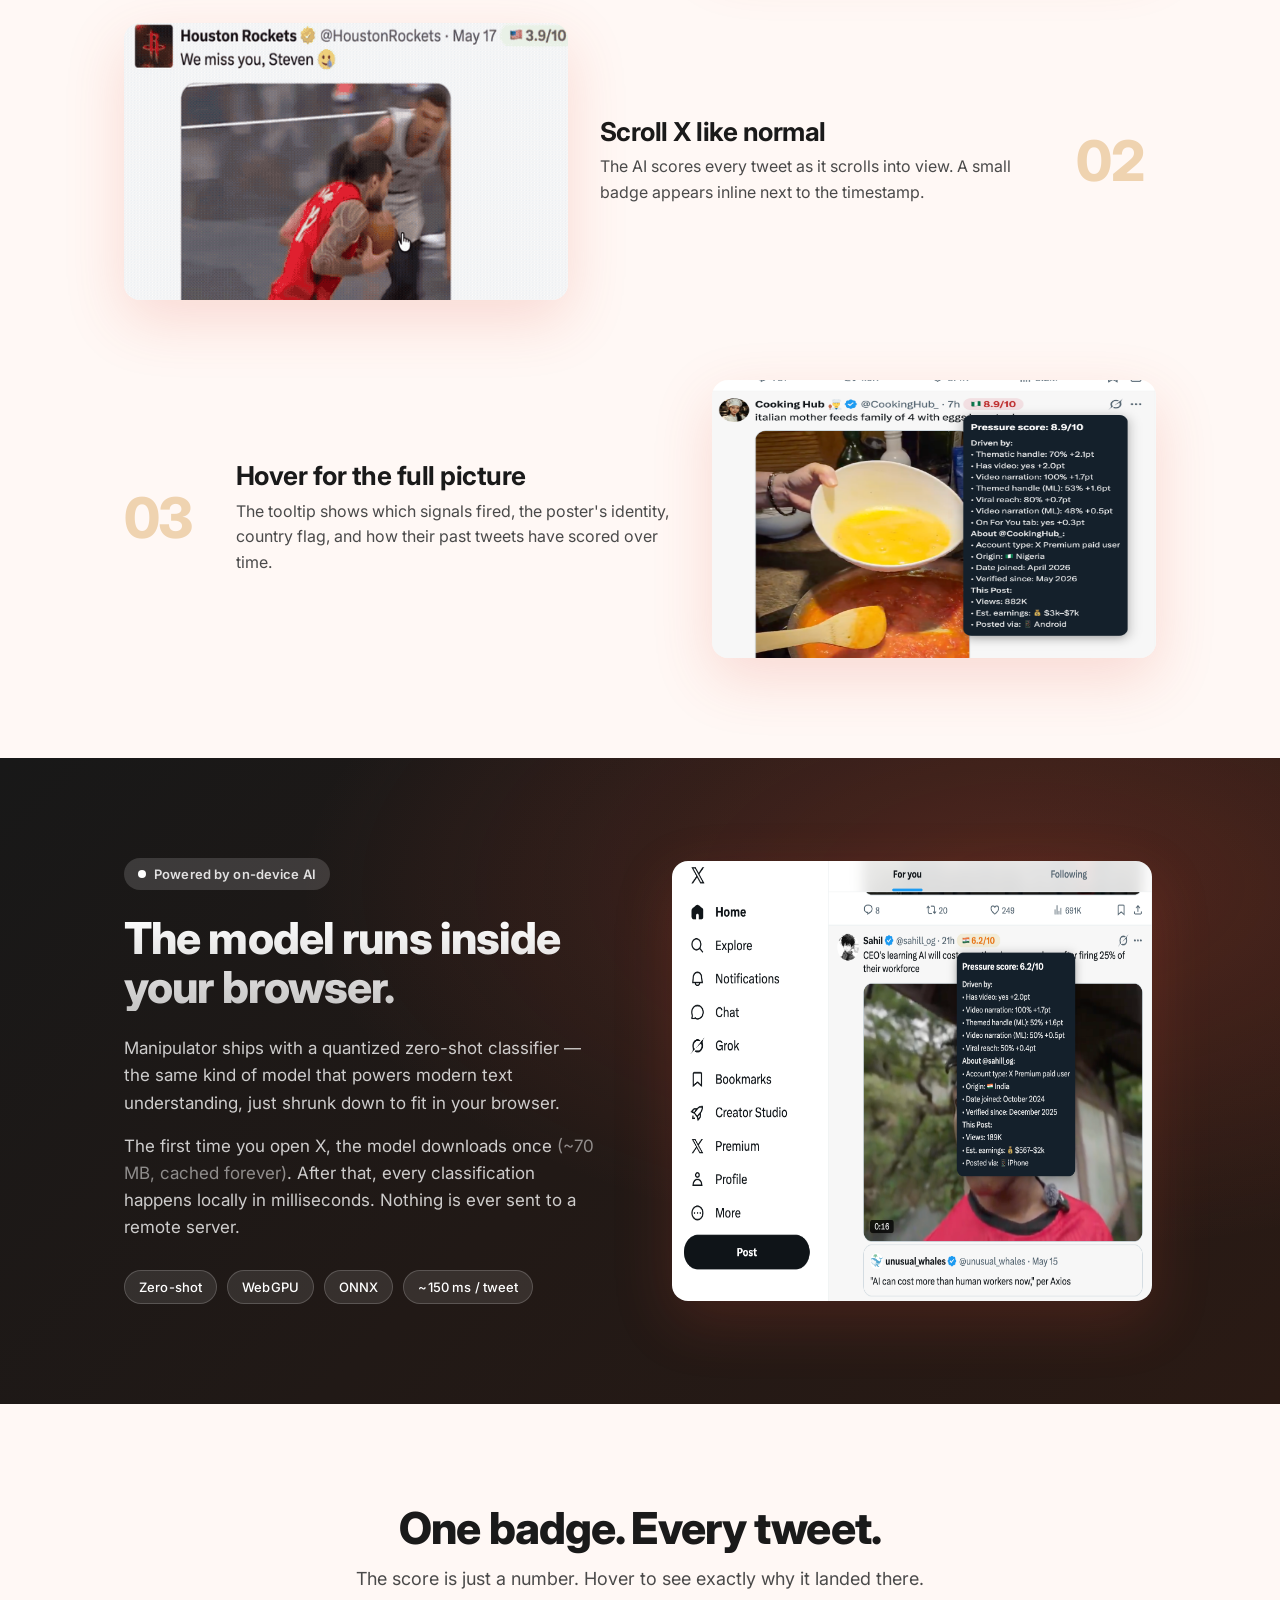
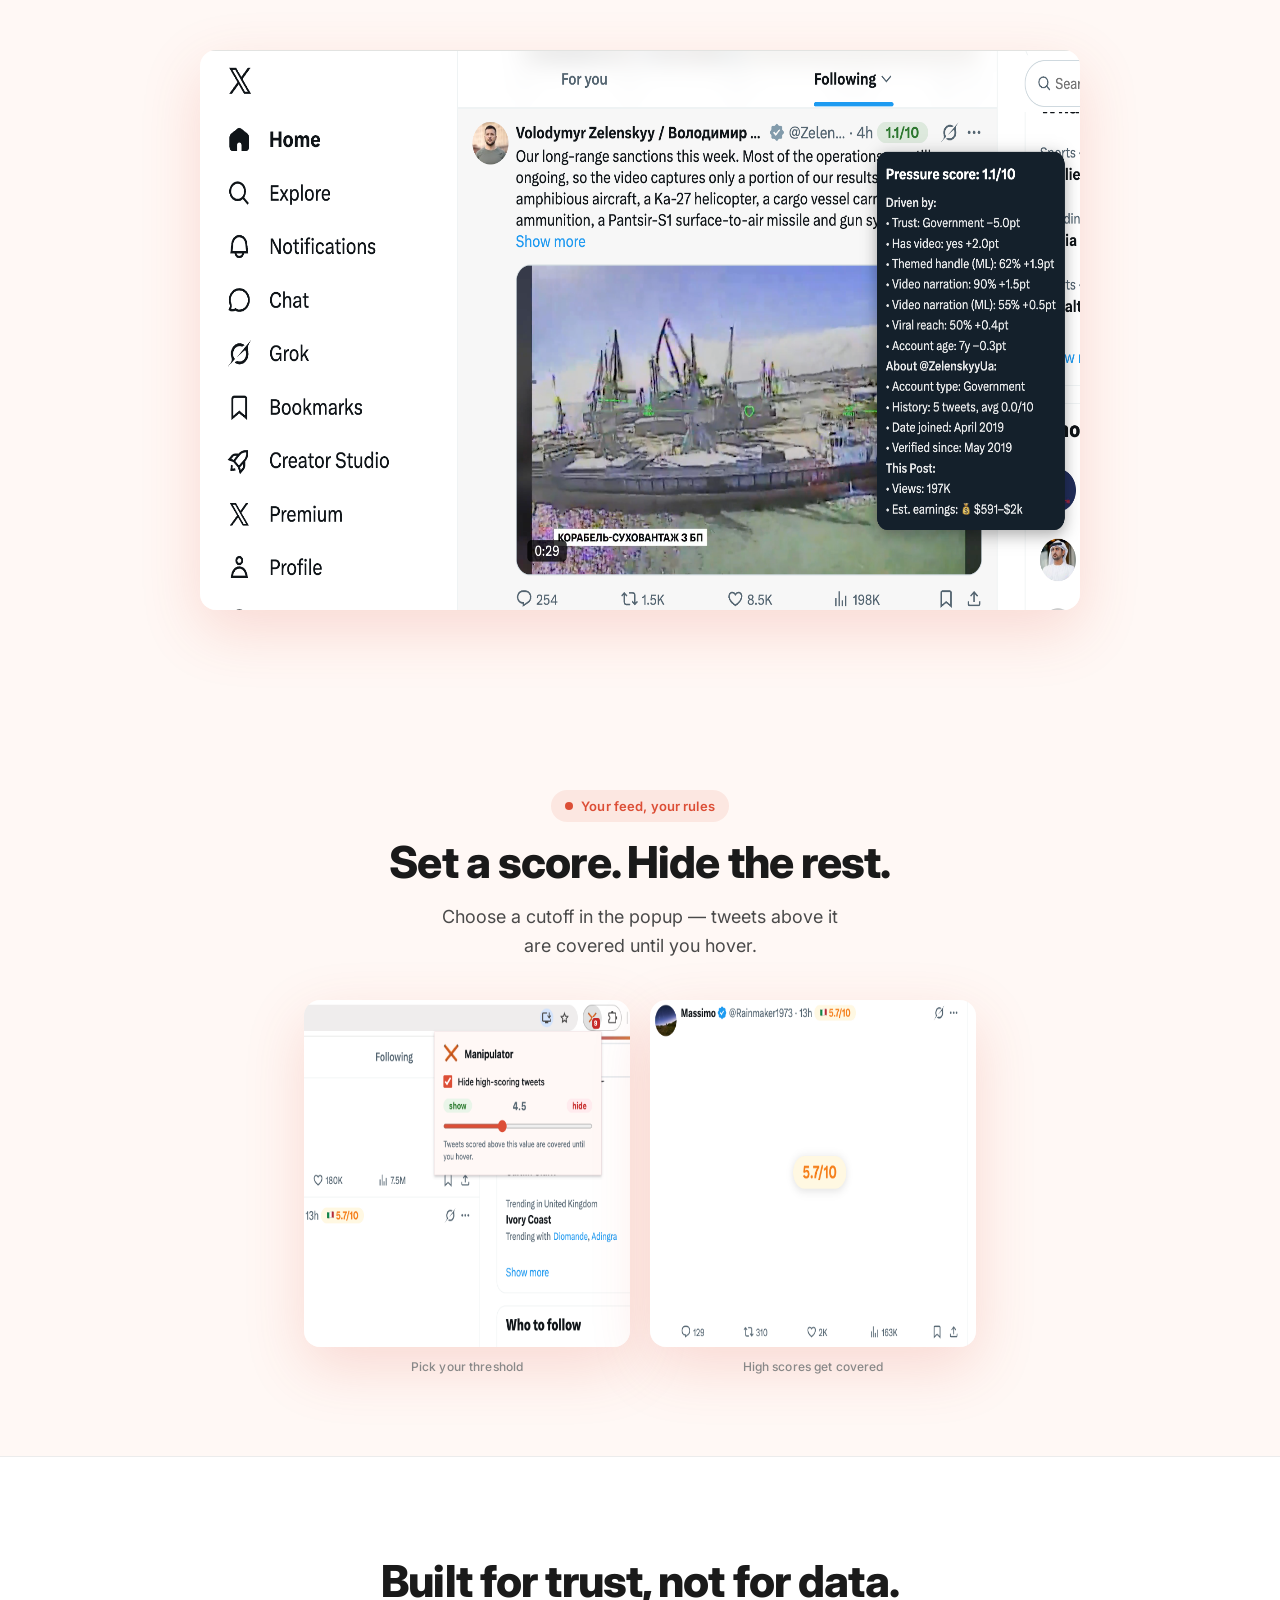
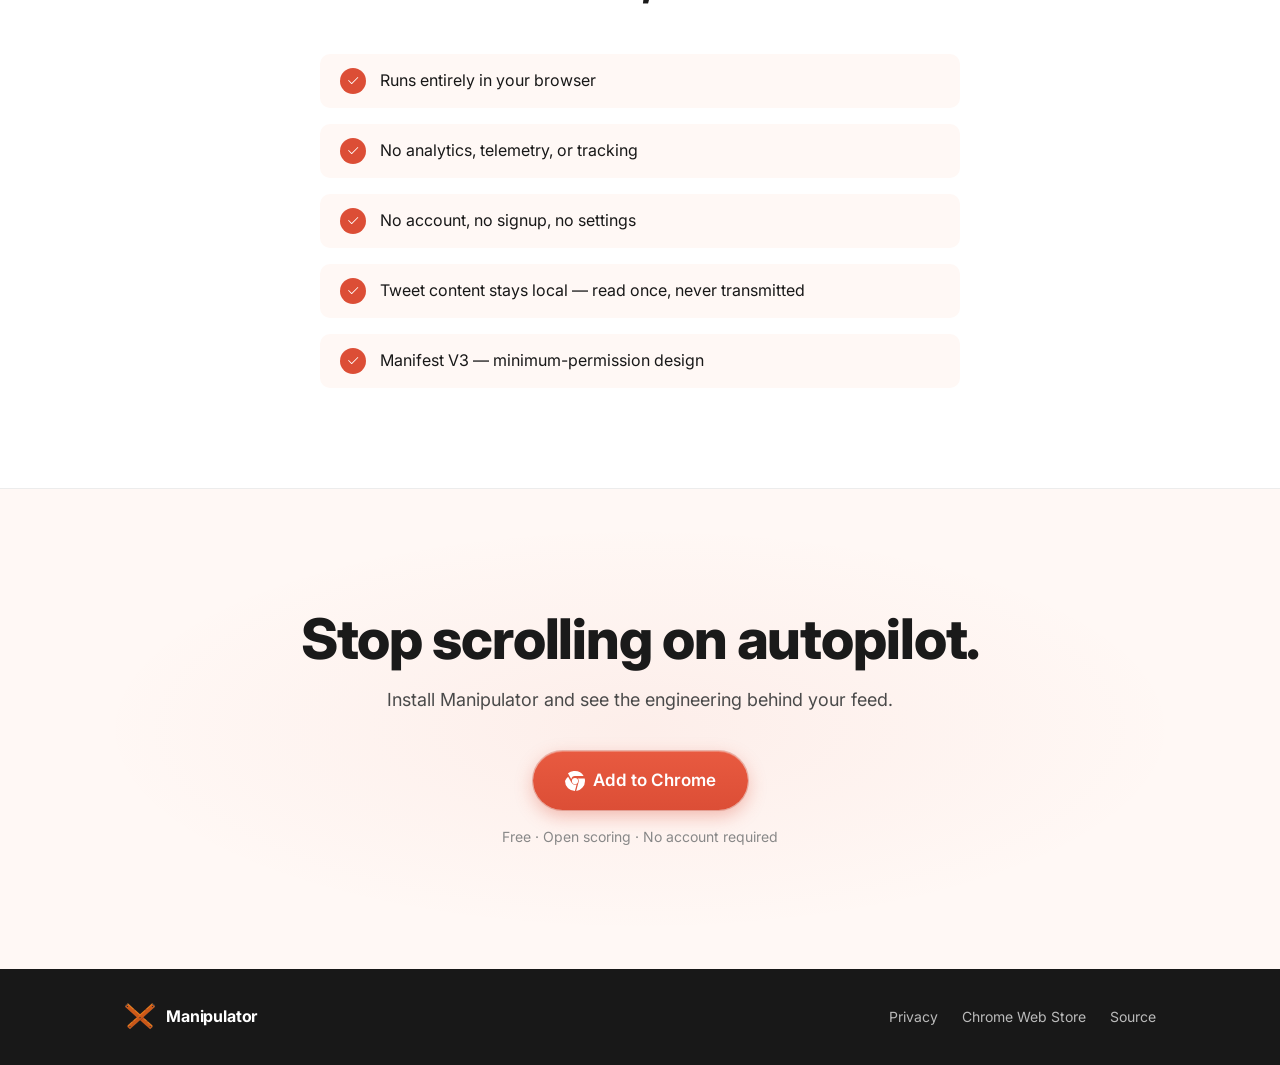
==== commit 2c147744: "Add hide filter (v0.2.101) and promote it on the marketing site. Users can set a score threshold in " ====
--- a/website/index.html
+++ b/website/index.html
@@ -61,6 +61,7 @@
         "featureList": [
           "Real-time manipulation scores on X timeline",
           "On-device zero-shot AI classification",
+          "Configurable score threshold to hide unwanted tweets",
           "No analytics or telemetry",
           "Hover tooltip with signal breakdown"
         ],
@@ -258,6 +259,34 @@
     </div>
   </section>
 
+  <!-- ─── Hide filter ───────────────────────────────────────────────── -->
+  <section class="hide-filter" id="hide" aria-labelledby="hide-heading">
+    <div class="container hide-filter__inner">
+      <span class="eyebrow">
+        <span class="dot"></span> Your feed, your rules
+      </span>
+      <h2 id="hide-heading">Set a score. Hide the rest.</h2>
+      <p class="section-lead">
+        Choose a cutoff in the popup — tweets above it are covered until you hover.
+      </p>
+
+      <div class="hide-filter__shots">
+        <figure class="hide-filter__shot">
+          <div class="screenshot">
+            <img src="screenshots/hide-slider.png" alt="Hide threshold slider in the Manipulator popup" width="687" height="347" loading="lazy" decoding="async">
+          </div>
+          <figcaption>Pick your threshold</figcaption>
+        </figure>
+        <figure class="hide-filter__shot">
+          <div class="screenshot">
+            <img src="screenshots/hide-tweet.png" alt="High-scoring tweet covered with score badge" width="708" height="347" loading="lazy" decoding="async">
+          </div>
+          <figcaption>High scores get covered</figcaption>
+        </figure>
+      </div>
+    </div>
+  </section>
+
   <!-- ─── Privacy ───────────────────────────────────────────────────── -->
   <section class="privacy" id="privacy" aria-labelledby="privacy-heading">
     <div class="container">
--- a/website/style.css
+++ b/website/style.css
@@ -522,6 +522,43 @@
   margin-right: auto;
 }
 
+/* ─── Hide filter ──────────────────────────────────────────────────── */
+.hide-filter {
+  padding: 80px 24px;
+  text-align: center;
+  background: var(--cream);
+}
+.hide-filter__inner {
+  max-width: 720px;
+  margin: 0 auto;
+}
+.hide-filter .eyebrow {
+  margin-bottom: 16px;
+}
+.hide-filter .section-lead {
+  max-width: 420px;
+  margin: 16px auto 0;
+}
+.hide-filter__shots {
+  display: grid;
+  grid-template-columns: repeat(2, minmax(0, 1fr));
+  gap: 20px;
+  margin-top: 40px;
+}
+.hide-filter__shot {
+  margin: 0;
+}
+.hide-filter__shot .screenshot {
+  box-shadow: var(--shadow-lg);
+}
+.hide-filter__shot figcaption {
+  margin-top: 10px;
+  font-size: 12px;
+  font-weight: 500;
+  color: var(--ink-3);
+  letter-spacing: 0.01em;
+}
+
 /* ─── Privacy ──────────────────────────────────────────────────────── */
 .privacy {
   padding: 100px 24px;
@@ -610,6 +647,7 @@
   .step--reverse { grid-template-columns: 60px 1fr; }
   .step .screenshot { grid-column: 1 / -1; }
   .ai__grid { grid-template-columns: 1fr; gap: 48px; }
+  .hide-filter__shots { grid-template-columns: 1fr; max-width: 320px; margin-left: auto; margin-right: auto; }
   .step__number { font-size: 42px; }
   section h2, .cta h2 { font-size: 30px; }
   .footer .container { flex-direction: column; text-align: center; }
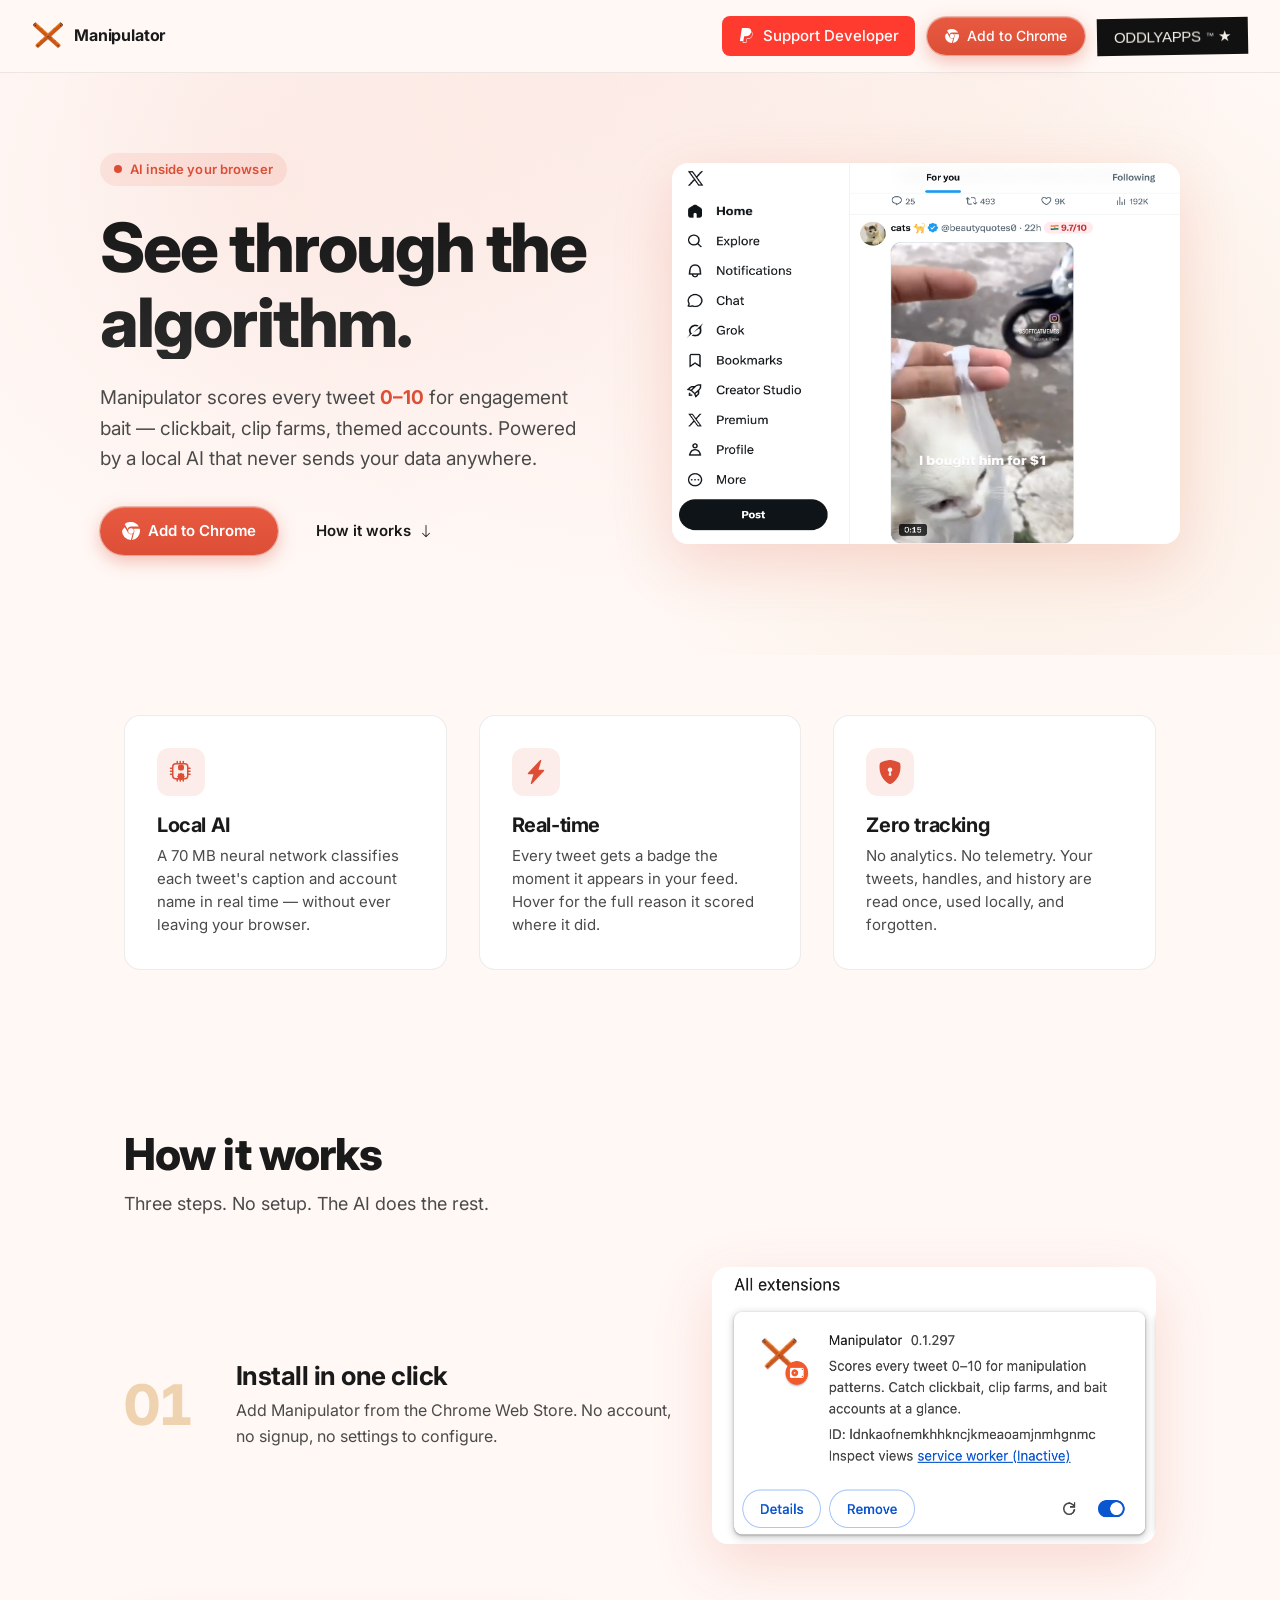
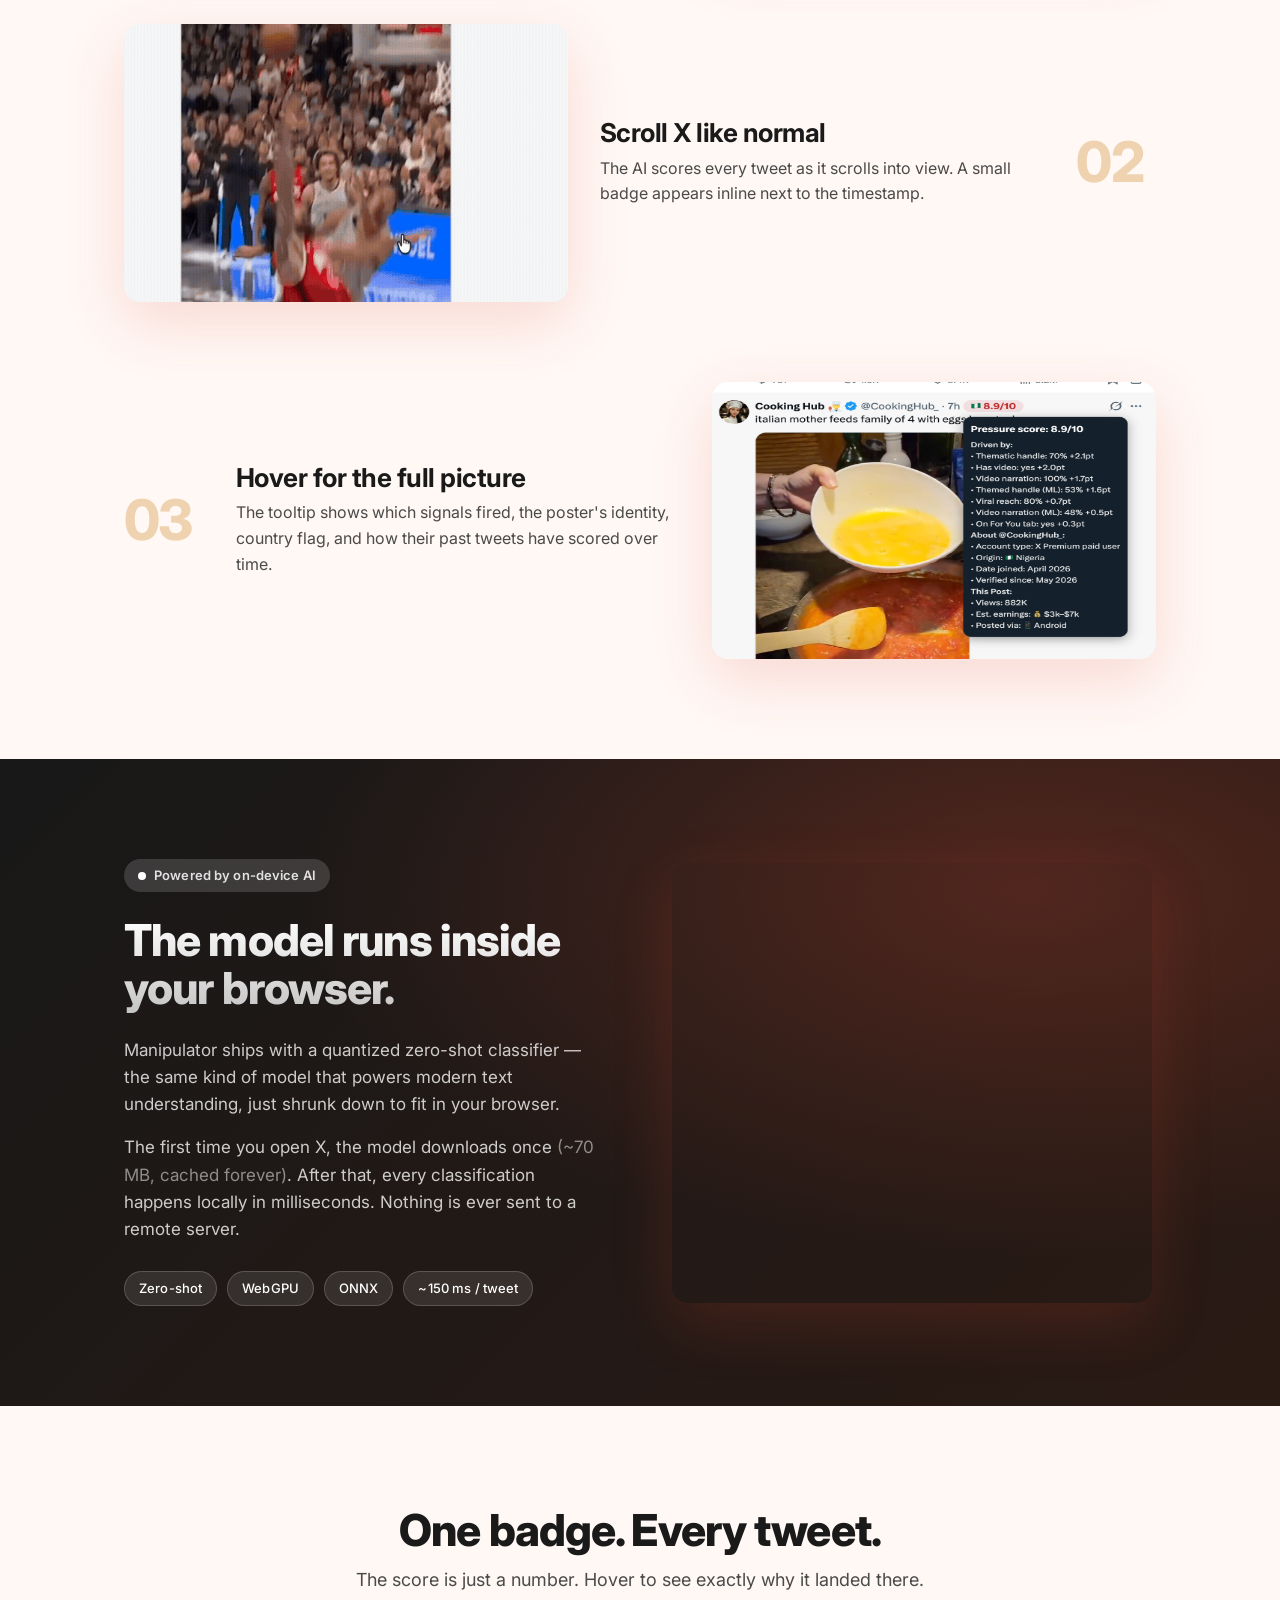
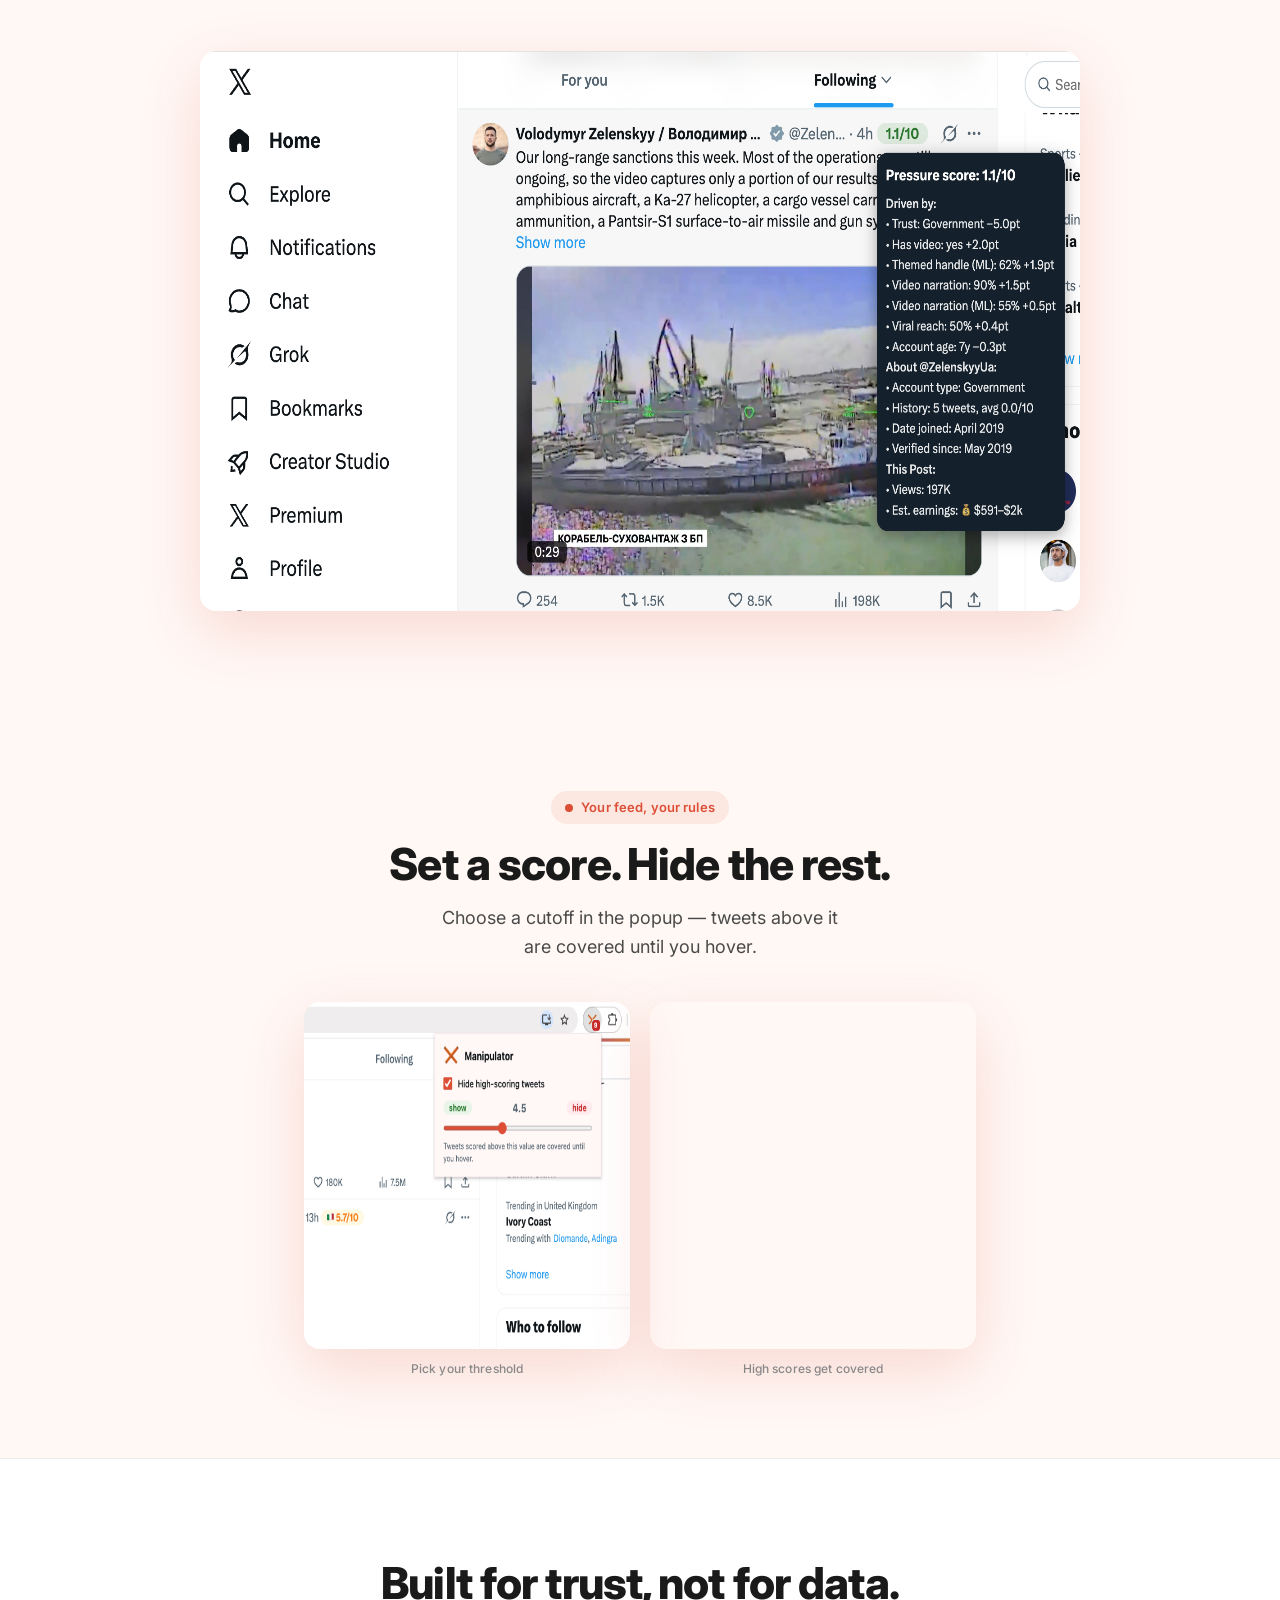
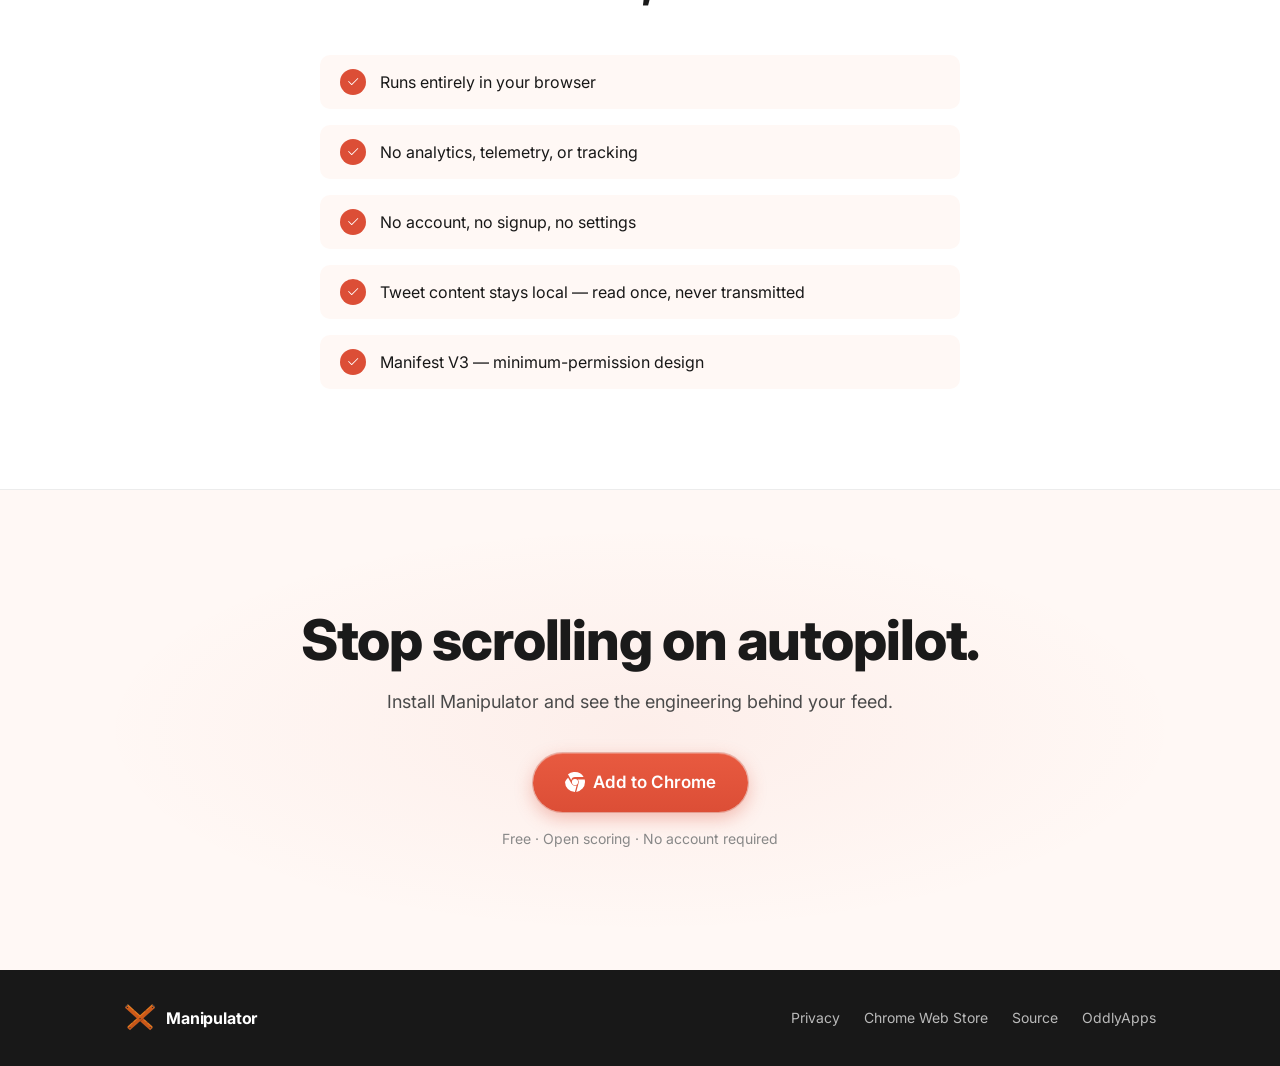
==== commit d63b5a22: "web: add Donate + OddlyApps buttons to the nav Link out to oddlyapps.com/donate and oddlyapps.com/ma" ====
--- a/website/index.html
+++ b/website/index.html
@@ -29,6 +29,7 @@
   <link rel="preconnect" href="https://fonts.googleapis.com">
   <link rel="preconnect" href="https://fonts.gstatic.com" crossorigin>
   <link href="https://fonts.googleapis.com/css2?family=Inter:wght@400;500;600;700;800;900&display=swap" rel="stylesheet">
+  <link rel="stylesheet" href="https://cdn.jsdelivr.net/npm/bootstrap-icons@1.13.1/font/bootstrap-icons.min.css">
   <link rel="stylesheet" href="style.css">
   <script type="application/ld+json">
   {
@@ -80,13 +81,17 @@
       <img src="icon.png" alt="Manipulator" width="32" height="32">
       <span>Manipulator</span>
     </a>
-    <a href="https://chromewebstore.google.com/detail/manipulator/jiocikdgjppkkaehmkihhilhgfkkcoli" class="btn btn--primary btn--small" rel="noopener noreferrer">
-      <!-- bi-browser-chrome -->
-      <svg xmlns="http://www.w3.org/2000/svg" width="14" height="14" fill="currentColor" viewBox="0 0 16 16" aria-hidden="true">
-        <path fill-rule="evenodd" d="M16 8a8.001 8.001 0 0 1-7.022 7.94l1.902-7.098a2.995 2.995 0 0 0 .05-1.492A2.977 2.977 0 0 0 10.237 6h5.511A8 8 0 0 1 16 8M0 8a8 8 0 0 0 7.927 8l1.426-5.321a2.978 2.978 0 0 1-.723.255 2.979 2.979 0 0 1-1.743-.187A2.986 2.986 0 0 1 5.27 9.4L2.487 4.582A7.987 7.987 0 0 0 0 8m5.5 0a2.5 2.5 0 1 1 5 0 2.5 2.5 0 0 1-5 0M8 0a7.998 7.998 0 0 1 6.929 4H8a3.003 3.003 0 0 0-2.96 2.5h-.04l-.045-.083L2.387 1.84A7.978 7.978 0 0 1 8 0"/>
-      </svg>
-      Add to Chrome
-    </a>
+    <div class="nav__actions">
+      <a href="https://oddlyapps.com/donate" class="donate-link" rel="noopener noreferrer"><i class="bi bi-paypal" style="margin-right: 10px;"></i>Support Developer</a>
+      <a href="https://chromewebstore.google.com/detail/manipulator/jiocikdgjppkkaehmkihhilhgfkkcoli" class="btn btn--primary btn--small" rel="noopener noreferrer">
+        <!-- bi-browser-chrome -->
+        <svg xmlns="http://www.w3.org/2000/svg" width="14" height="14" fill="currentColor" viewBox="0 0 16 16" aria-hidden="true">
+          <path fill-rule="evenodd" d="M16 8a8.001 8.001 0 0 1-7.022 7.94l1.902-7.098a2.995 2.995 0 0 0 .05-1.492A2.977 2.977 0 0 0 10.237 6h5.511A8 8 0 0 1 16 8M0 8a8 8 0 0 0 7.927 8l1.426-5.321a2.978 2.978 0 0 1-.723.255 2.979 2.979 0 0 1-1.743-.187A2.986 2.986 0 0 1 5.27 9.4L2.487 4.582A7.987 7.987 0 0 0 0 8m5.5 0a2.5 2.5 0 1 1 5 0 2.5 2.5 0 0 1-5 0M8 0a7.998 7.998 0 0 1 6.929 4H8a3.003 3.003 0 0 0-2.96 2.5h-.04l-.045-.083L2.387 1.84A7.978 7.978 0 0 1 8 0"/>
+        </svg>
+        Add to Chrome
+      </a>
+      <a href="https://oddlyapps.com/manipulator" class="oddlyapps-logo" rel="noopener noreferrer">OddlyApps<sup>™</sup> <span aria-hidden="true">★</span></a>
+    </div>
     </nav>
   </header>
 
@@ -353,6 +358,7 @@
         <a href="#privacy">Privacy</a>
         <a href="https://chromewebstore.google.com/detail/manipulator/jiocikdgjppkkaehmkihhilhgfkkcoli" rel="noopener noreferrer">Chrome Web Store</a>
         <a href="https://github.com/aliolci/manipulator" rel="noopener noreferrer">Source</a>
+        <a href="https://oddlyapps.com/manipulator" rel="noopener noreferrer">OddlyApps</a>
       </nav>
     </div>
   </footer>
--- a/website/style.css
+++ b/website/style.css
@@ -103,6 +103,55 @@
 }
 .btn--large { padding: 16px 32px; font-size: 17px; }
 
+/* ─── Nav actions group ────────────────────────────────────────────── */
+.nav__actions {
+  display: flex;
+  align-items: center;
+  gap: 12px;
+  flex-wrap: wrap;
+  justify-content: flex-end;
+  margin-left: auto;
+}
+.nav__actions a { text-decoration: none; font-weight: 500; transition: all 0.3s ease; }
+
+/* Donate button — copied verbatim from mountio.app (.donate-link) */
+.donate-link {
+  display: inline-flex;
+  align-items: center;
+  background: #ff3b30;
+  color: #fff !important;
+  padding: 8px 16px;
+  border-radius: 8px;
+  font-size: 15px;
+  transition: all 0.3s ease;
+}
+.donate-link:hover,
+.donate-link:focus { background: #e0281f; color: #fff !important; }
+
+/* OddlyApps parent-site stamp — copied verbatim from mountio.app (.oddlyapps-logo) */
+.oddlyapps-logo {
+  font-family: "Archivo Black", "Arial Black", sans-serif;
+  font-size: 15px;
+  font-weight: 400;
+  letter-spacing: -0.3px;
+  line-height: 1;
+  text-transform: uppercase;
+  text-decoration: none;
+  white-space: nowrap;
+  background: #111111;
+  color: #f5f0e6 !important;
+  padding: 8px 14px;
+  border: 3px solid #111111;
+  border-radius: 0;
+  transform: rotate(-1deg);
+  display: inline-flex;
+  align-items: center;
+  gap: 5px;
+}
+.oddlyapps-logo:hover,
+.oddlyapps-logo:focus { background: #111111; color: #ffd23f !important; }
+.oddlyapps-logo sup { font-size: 8px; line-height: 0; }
+
 /* ─── Accessibility / SEO helpers ──────────────────────────────────── */
 .skip-link {
   position: absolute;
@@ -147,6 +196,8 @@
   justify-content: space-between;
   align-items: center;
   width: 100%;
+  flex-wrap: wrap;
+  gap: 10px 16px;
 }
 .nav__brand,
 .footer__brand {
@@ -640,6 +691,10 @@
 
 /* ─── Responsive ───────────────────────────────────────────────────── */
 @media (max-width: 880px) {
+  .nav { padding: 12px 16px; }
+  .nav__actions { gap: 8px; }
+  .donate-link { padding: 7px 13px; font-size: 14px; }
+  .oddlyapps-logo { padding: 7px 11px; font-size: 14px; }
   .hero { padding: 56px 20px 72px; }
   .hero__inner { grid-template-columns: 1fr; gap: 48px; }
   .pillars .container { grid-template-columns: 1fr; }
